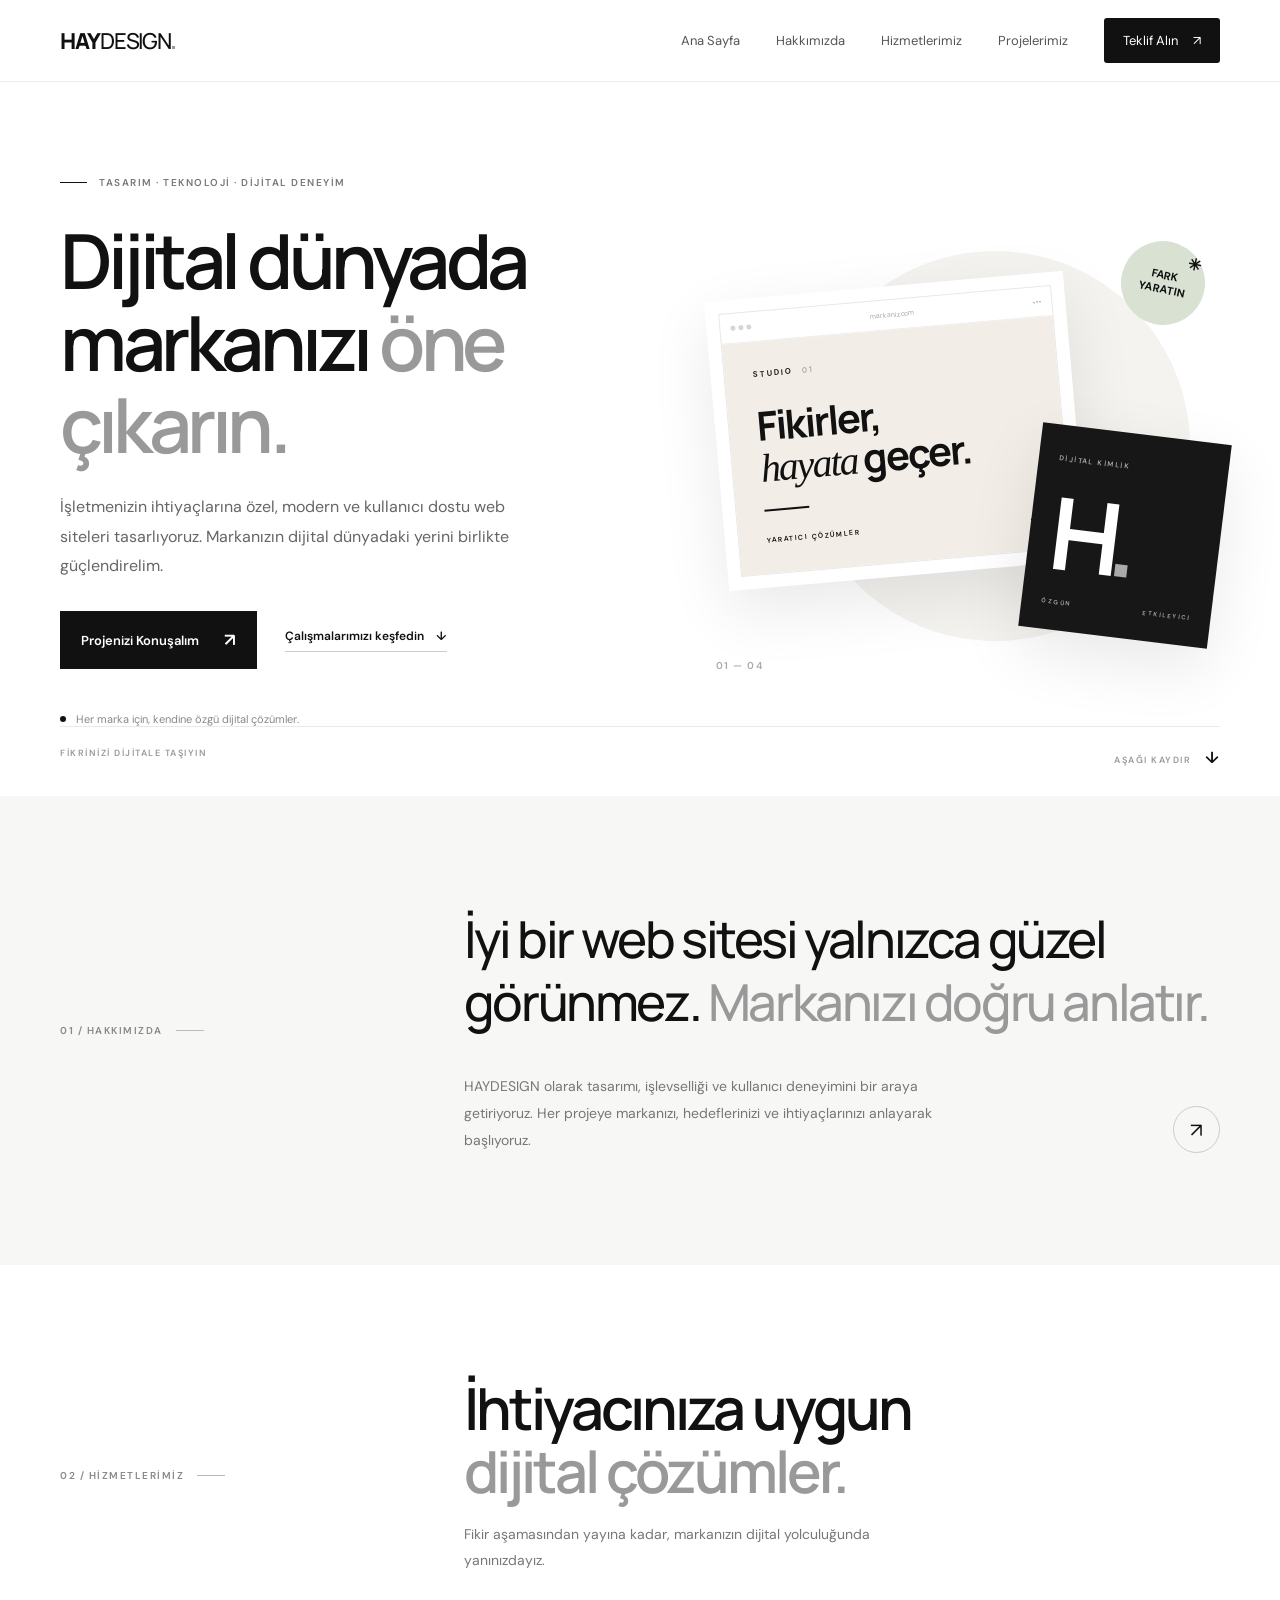
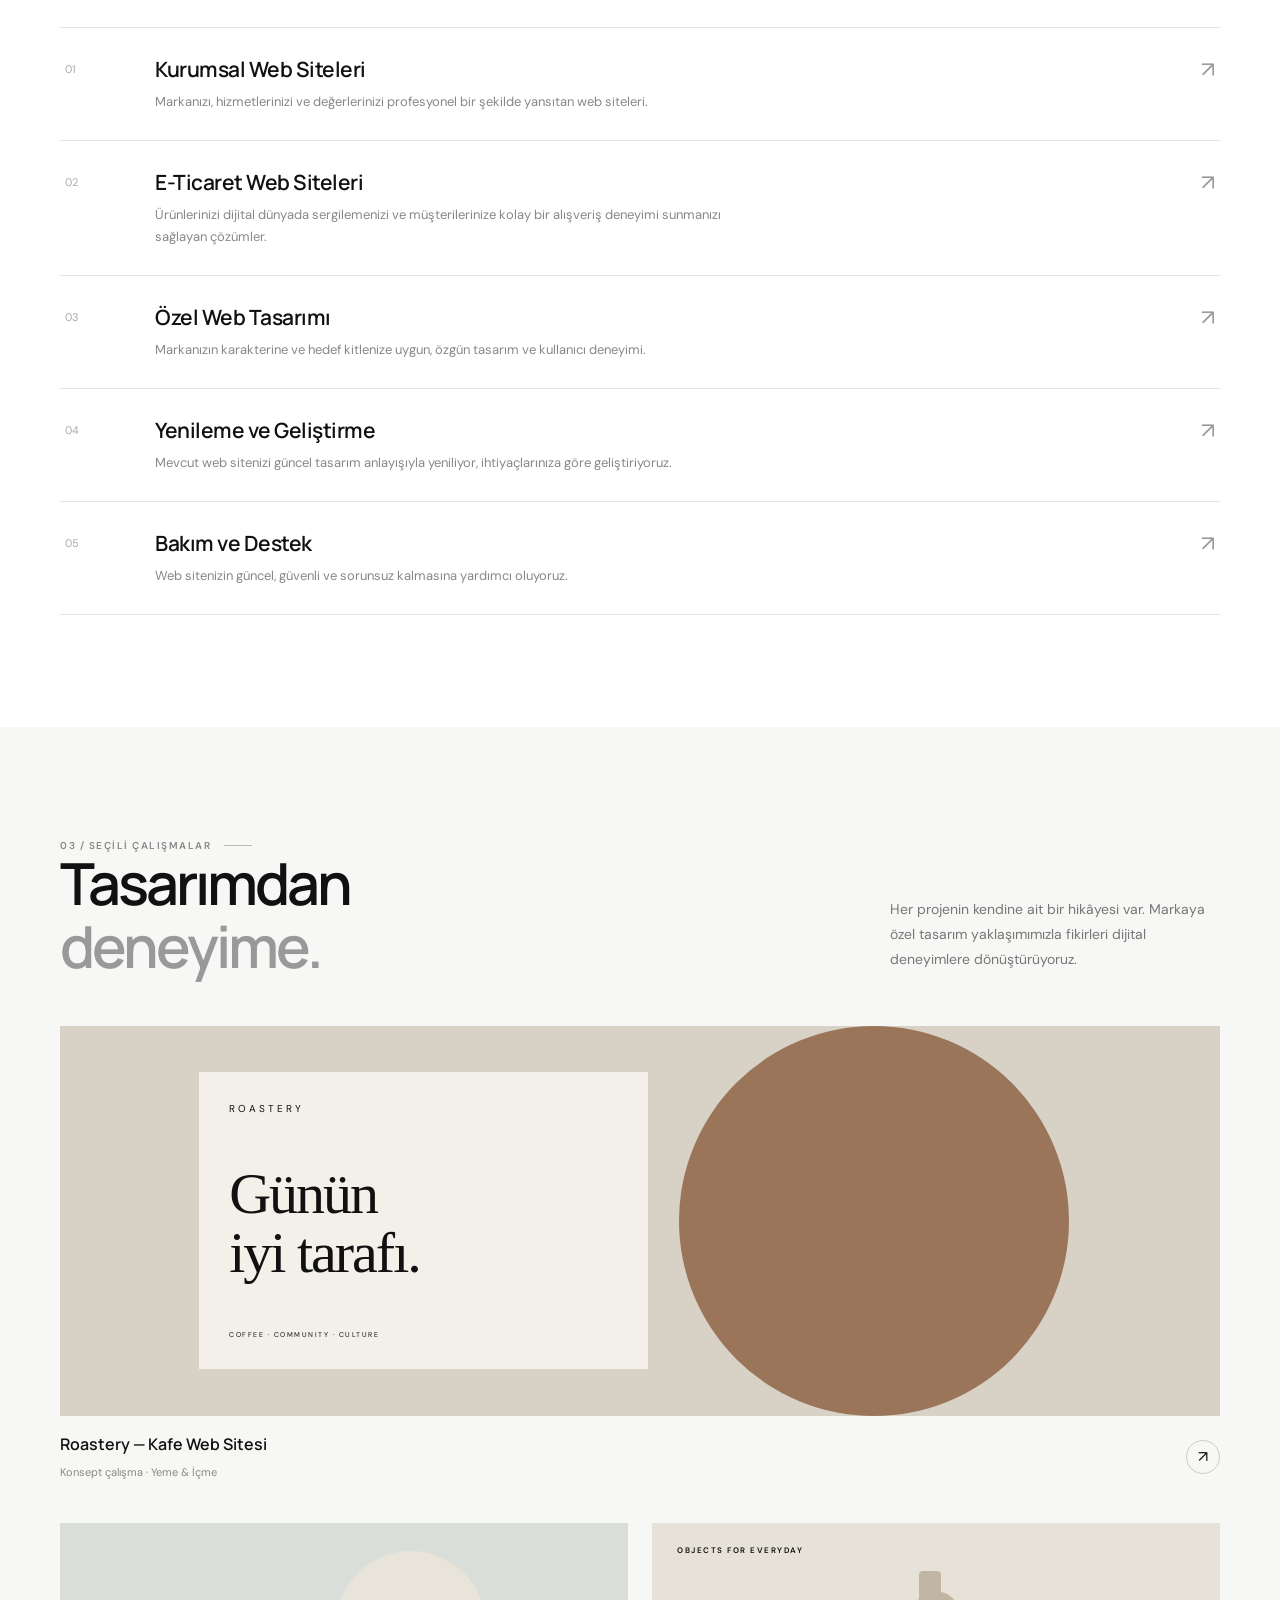
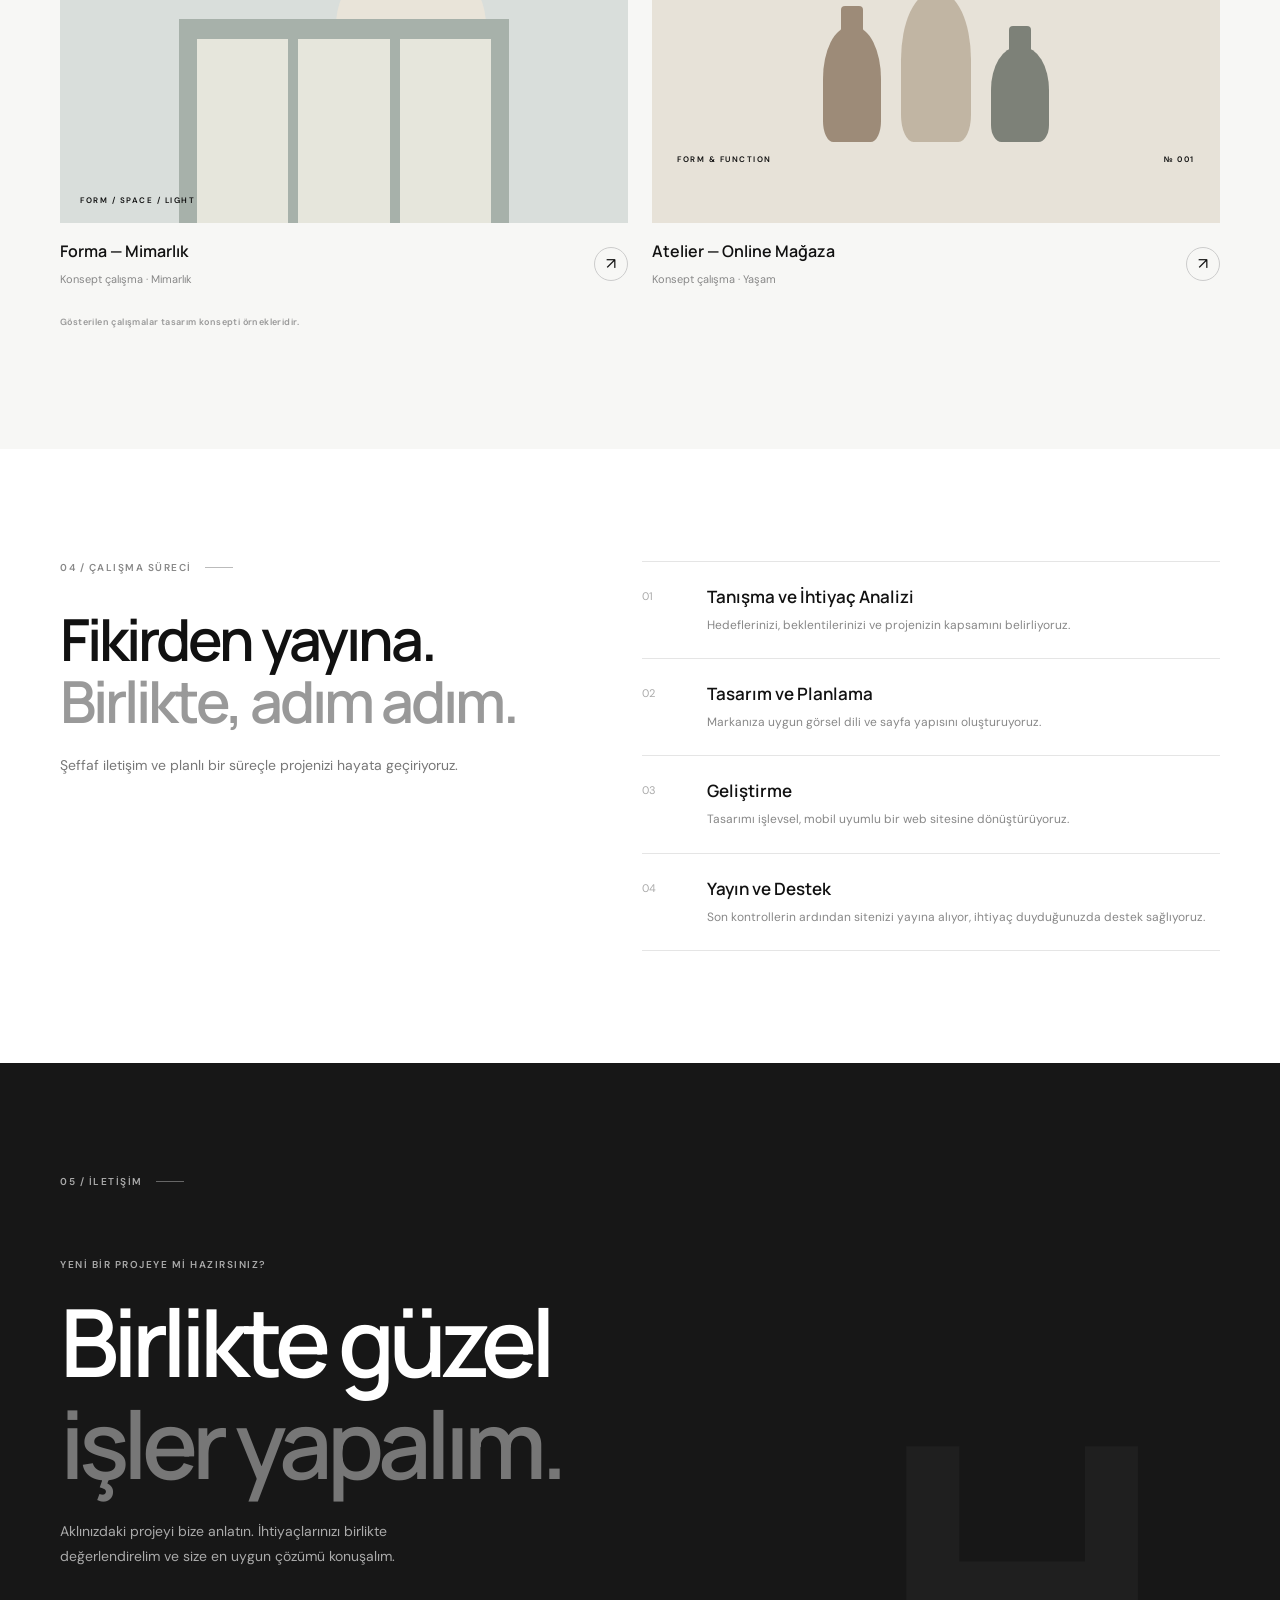
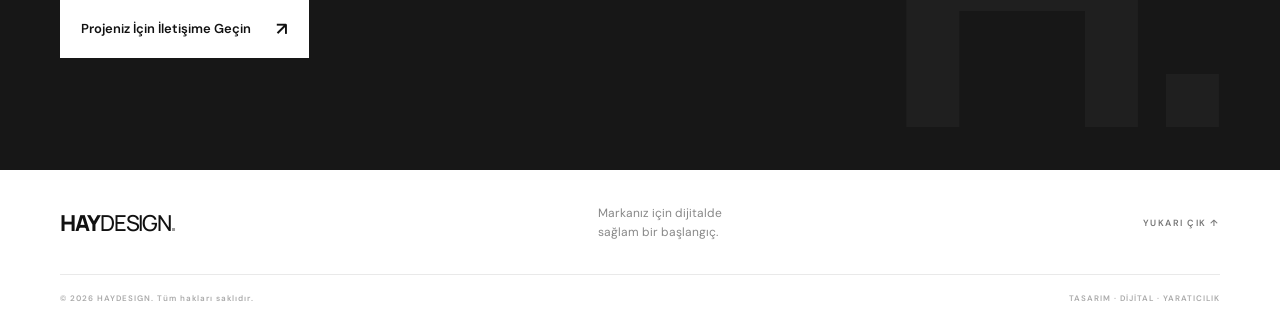
==== index.html @ 938dadb1 "Update index.html" ====
<!DOCTYPE html>
<html lang="tr">
<head>
  <meta charset="UTF-8">
  <meta name="viewport" content="width=device-width, initial-scale=1.0">
  <meta name="description" content="HAYDESIGN, markalar ve işletmeler için modern, kullanıcı dostu ve etkileyici web siteleri tasarlar.">
  <meta name="theme-color" content="#ffffff">
  <title>HAYDESIGN | Dijital Dünyada Güçlü Bir İz Bırakın</title>
  <link rel="preconnect" href="https://fonts.googleapis.com">
  <link rel="preconnect" href="https://fonts.gstatic.com" crossorigin>
  <link href="https://fonts.googleapis.com/css2?family=DM+Sans:wght@400;500;600;700&family=Manrope:wght@400;500;600;700;800&display=swap" rel="stylesheet">
  <link rel="stylesheet" href="style.css">
  <script src="script.js" defer></script>
</head>
<body>
  <header class="site-header" id="top">
    <div class="container header-inner">
      <a class="logo" href="#top" aria-label="HAYDESIGN ana sayfa">HAY<span>DESIGN</span><i>.</i></a>

      <button class="menu-toggle" type="button" aria-label="Menüyü aç" aria-expanded="false" aria-controls="main-nav">
        <span></span><span></span>
      </button>

      <nav class="main-nav" id="main-nav" aria-label="Ana navigasyon">
        <a href="#top">Ana Sayfa</a>
        <a href="#hakkimizda">Hakkımızda</a>
        <a href="#hizmetler">Hizmetlerimiz</a>
        <a href="#projeler">Projelerimiz</a>
        <a href="#iletisim" class="nav-cta">Teklif Alın <span aria-hidden="true">↗</span></a>
      </nav>
    </div>
  </header>

  <main>
    <section class="hero section-pad">
      <div class="container hero-grid">
        <div class="hero-copy reveal">
          <p class="eyebrow"><span class="eyebrow-line"></span> TASARIM · TEKNOLOJİ · DİJİTAL DENEYİM</p>
          <h1>Dijital dünyada<br>markanızı <span>öne çıkarın.</span></h1>
          <p class="hero-description">İşletmenizin ihtiyaçlarına özel, modern ve kullanıcı dostu web siteleri tasarlıyoruz. Markanızın dijital dünyadaki yerini birlikte güçlendirelim.</p>
          <div class="hero-actions">
            <a class="button button-dark" href="#iletisim">Projenizi Konuşalım <span aria-hidden="true">↗</span></a>
            <a class="text-link" href="#projeler">Çalışmalarımızı keşfedin <span aria-hidden="true">↓</span></a>
          </div>
          <div class="hero-note"><span class="note-dot"></span> Her marka için, kendine özgü dijital çözümler.</div>
        </div>

        <div class="hero-art reveal" aria-label="Soyut web tasarım kompozisyonu">
          <div class="art-backdrop"></div>
          <div class="art-card art-card-main">
            <div class="mock-browser">
              <div class="browser-top"><div class="browser-dots"><b></b><b></b><b></b></div><span>markaniz.com</span><span class="browser-menu">···</span></div>
              <div class="mock-content">
                <div class="mock-brand">STUDIO <span>01</span></div>
                <div class="mock-headline">Fikirler,<br><em>hayata</em> geçer.</div>
                <div class="mock-line"></div>
                <div class="mock-bottom"><span>YARATICI ÇÖZÜMLER</span><b>↗</b></div>
              </div>
            </div>
          </div>
          <div class="art-card art-card-small">
            <span class="small-label">DİJİTAL KİMLİK</span>
            <div class="small-symbol">H<span>.</span></div>
            <div class="small-footer"><span>ÖZGÜN</span><span>ETKİLEYİCİ</span></div>
          </div>
          <div class="art-sticker">FARK<br>YARATIN<span>✳</span></div>
          <div class="art-index">01 — 04</div>
        </div>
      </div>
      <div class="container hero-bottom">
        <span>FİKRİNİZİ DİJİTALE TAŞIYIN</span>
        <span class="scroll-cue">AŞAĞI KAYDIR <i>↓</i></span>
      </div>
    </section>

    <section class="intro section-pad" id="hakkimizda">
      <div class="container intro-grid">
        <div class="section-label reveal"><span>01 / HAKKIMIZDA</span><i></i></div>
        <div class="intro-content reveal">
          <h2>İyi bir web sitesi yalnızca güzel görünmez. <span>Markanızı doğru anlatır.</span></h2>
          <div class="intro-bottom">
            <p>HAYDESIGN olarak tasarımı, işlevselliği ve kullanıcı deneyimini bir araya getiriyoruz. Her projeye markanızı, hedeflerinizi ve ihtiyaçlarınızı anlayarak başlıyoruz.</p>
            <a class="round-link" href="#iletisim" aria-label="İletişime geçin">↗</a>
          </div>
        </div>
      </div>
    </section>

    <section class="services section-pad" id="hizmetler">
      <div class="container">
        <div class="section-heading reveal">
          <div class="section-label"><span>02 / HİZMETLERİMİZ</span><i></i></div>
          <div><h2>İhtiyacınıza uygun<br><span>dijital çözümler.</span></h2><p>Fikir aşamasından yayına kadar, markanızın dijital yolculuğunda yanınızdayız.</p></div>
        </div>
        <div class="service-list">
          <article class="service-item reveal"><span class="service-number">01</span><div><h3>Kurumsal Web Siteleri</h3><p>Markanızı, hizmetlerinizi ve değerlerinizi profesyonel bir şekilde yansıtan web siteleri.</p></div><span class="service-arrow">↗</span></article>
          <article class="service-item reveal"><span class="service-number">02</span><div><h3>E-Ticaret Web Siteleri</h3><p>Ürünlerinizi dijital dünyada sergilemenizi ve müşterilerinize kolay bir alışveriş deneyimi sunmanızı sağlayan çözümler.</p></div><span class="service-arrow">↗</span></article>
          <article class="service-item reveal"><span class="service-number">03</span><div><h3>Özel Web Tasarımı</h3><p>Markanızın karakterine ve hedef kitlenize uygun, özgün tasarım ve kullanıcı deneyimi.</p></div><span class="service-arrow">↗</span></article>
          <article class="service-item reveal"><span class="service-number">04</span><div><h3>Yenileme ve Geliştirme</h3><p>Mevcut web sitenizi güncel tasarım anlayışıyla yeniliyor, ihtiyaçlarınıza göre geliştiriyoruz.</p></div><span class="service-arrow">↗</span></article>
          <article class="service-item reveal"><span class="service-number">05</span><div><h3>Bakım ve Destek</h3><p>Web sitenizin güncel, güvenli ve sorunsuz kalmasına yardımcı oluyoruz.</p></div><span class="service-arrow">↗</span></article>
        </div>
      </div>
    </section>

    <section class="work section-pad" id="projeler">
      <div class="container">
        <div class="work-heading reveal">
          <div><div class="section-label"><span>03 / SEÇİLİ ÇALIŞMALAR</span><i></i></div><h2>Tasarımdan<br><span>deneyime.</span></h2></div>
          <p>Her projenin kendine ait bir hikâyesi var. Markaya özel tasarım yaklaşımımızla fikirleri dijital deneyimlere dönüştürüyoruz.</p>
        </div>
        <div class="project-grid">
          <article class="project-card project-wide reveal">
            <div class="project-visual project-cafe">
              <div class="cafe-window"><span>ROASTERY</span><strong>Günün<br>iyi tarafı.</strong><i>COFFEE · COMMUNITY · CULTURE</i></div>
              <div class="cafe-circle"></div>
            </div>
            <div class="project-meta"><div><h3>Roastery — Kafe Web Sitesi</h3><span>Konsept çalışma · Yeme & İçme</span></div><span class="project-link">↗</span></div>
          </article>
          <article class="project-card reveal">
            <div class="project-visual project-architecture">
              <div class="arch-sun"></div><div class="arch-building"><span></span><span></span><span></span></div><div class="arch-caption">FORM / SPACE / LIGHT</div>
            </div>
            <div class="project-meta"><div><h3>Forma — Mimarlık</h3><span>Konsept çalışma · Mimarlık</span></div><span class="project-link">↗</span></div>
          </article>
          <article class="project-card reveal">
            <div class="project-visual project-shop">
              <div class="shop-top">OBJECTS FOR EVERYDAY</div><div class="shop-product"><div class="vase vase-one"></div><div class="vase vase-two"></div><div class="vase vase-three"></div></div><div class="shop-bottom">FORM & FUNCTION <span>№ 001</span></div>
            </div>
            <div class="project-meta"><div><h3>Atelier — Online Mağaza</h3><span>Konsept çalışma · Yaşam</span></div><span class="project-link">↗</span></div>
          </article>
        </div>
        <p class="project-disclaimer">Gösterilen çalışmalar tasarım konsepti örnekleridir.</p>
      </div>
    </section>

    <section class="process section-pad">
      <div class="container process-grid">
        <div class="process-intro reveal"><div class="section-label"><span>04 / ÇALIŞMA SÜRECİ</span><i></i></div><h2>Fikirden yayına.<br><span>Birlikte, adım adım.</span></h2><p>Şeffaf iletişim ve planlı bir süreçle projenizi hayata geçiriyoruz.</p></div>
        <div class="process-steps">
          <article class="process-step reveal"><span>01</span><div><h3>Tanışma ve İhtiyaç Analizi</h3><p>Hedeflerinizi, beklentilerinizi ve projenizin kapsamını belirliyoruz.</p></div></article>
          <article class="process-step reveal"><span>02</span><div><h3>Tasarım ve Planlama</h3><p>Markanıza uygun görsel dili ve sayfa yapısını oluşturuyoruz.</p></div></article>
          <article class="process-step reveal"><span>03</span><div><h3>Geliştirme</h3><p>Tasarımı işlevsel, mobil uyumlu bir web sitesine dönüştürüyoruz.</p></div></article>
          <article class="process-step reveal"><span>04</span><div><h3>Yayın ve Destek</h3><p>Son kontrollerin ardından sitenizi yayına alıyor, ihtiyaç duyduğunuzda destek sağlıyoruz.</p></div></article>
        </div>
      </div>
    </section>

    <section class="contact section-pad" id="iletisim">
      <div class="container contact-inner reveal">
        <div class="section-label"><span>05 / İLETİŞİM</span><i></i></div>
        <p class="contact-kicker">YENİ BİR PROJEYE Mİ HAZIRSINIZ?</p>
        <h2>Birlikte güzel<br><span>işler yapalım.</span></h2>
        <p class="contact-text">Aklınızdaki projeyi bize anlatın. İhtiyaçlarınızı birlikte değerlendirelim ve size en uygun çözümü konuşalım.</p>
        <a class="button button-light" href="denemedeneme..">Projeniz İçin İletişime Geçin <span>↗</span></a>
        <div class="contact-decoration">H.</div>
      </div>
    </section>
  </main>

  <footer class="site-footer">
    <div class="container footer-top">
      <a class="logo" href="#top">HAY<span>DESIGN</span><i>.</i></a>
      <p>Markanız için dijitalde<br>sağlam bir başlangıç.</p>
      <a class="back-top" href="#top">YUKARI ÇIK ↑</a>
    </div>
    <div class="container footer-bottom"><span>© <span id="year"></span> HAYDESIGN. Tüm hakları saklıdır.</span><span>TASARIM · DİJİTAL · YARATICILIK</span></div>
  </footer>
</body>
</html>
---- style.css ----
*{box-sizing:border-box}html{scroll-behavior:smooth;scroll-padding-top:90px}body{margin:0;background:#fff;color:#111;font-family:"DM Sans",Arial,sans-serif;-webkit-font-smoothing:antialiased}a{color:inherit;text-decoration:none}button{font:inherit}.container{width:min(1160px,calc(100% - 64px));margin:0 auto}.section-pad{padding:112px 0}.site-header{height:82px;background:rgba(255,255,255,.94);backdrop-filter:blur(14px);position:sticky;top:0;z-index:50;border-bottom:1px solid #ededeb}.header-inner{height:100%;display:flex;align-items:center;justify-content:space-between}.logo{font-family:Manrope,sans-serif;font-size:22px;font-weight:800;letter-spacing:-1.3px}.logo span{font-weight:500}.logo i{font-style:normal;color:#999}.main-nav{display:flex;align-items:center;gap:36px;font-size:13px;color:#555}.main-nav a{transition:color .2s}.main-nav a:hover{color:#000}.main-nav .nav-cta{background:#111;color:#fff;padding:14px 19px;border-radius:3px}.main-nav .nav-cta:hover{background:#444;color:#fff}.nav-cta span{margin-left:12px}.menu-toggle{display:none;border:0;background:none;padding:8px}.menu-toggle span{display:block;width:24px;height:2px;background:#111;margin:6px}
.hero{padding-top:94px;padding-bottom:28px;overflow:hidden}.hero-grid{display:grid;grid-template-columns:1.03fr .97fr;align-items:center;gap:48px;min-height:490px}.eyebrow,.section-label,.hero-bottom,.small-label,.small-footer,.mock-brand,.mock-bottom,.art-index,.shop-top,.shop-bottom,.arch-caption,.project-disclaimer,.contact-kicker,.back-top,.footer-bottom{font-size:10px;letter-spacing:1.5px;font-weight:600}.eyebrow{display:flex;align-items:center;gap:12px;color:#777;margin:0 0 30px}.eyebrow-line{width:27px;height:1px;background:#111}.hero h1,.section-heading h2,.work-heading h2,.process-intro h2,.contact h2{font-family:Manrope,sans-serif;font-size:clamp(46px,6vw,76px);line-height:1.08;letter-spacing:-4.5px;font-weight:600;margin:0}.hero h1 span,.section-heading h2 span,.work-heading h2 span,.process-intro h2 span,.contact h2 span{color:#999}.hero-description{max-width:490px;color:#666;font-size:16px;line-height:1.85;margin:27px 0 30px}.hero-actions{display:flex;align-items:center;gap:28px;flex-wrap:wrap}.button{display:inline-flex;align-items:center;justify-content:space-between;gap:25px;padding:17px 21px;font-size:13px;font-weight:600;transition:transform .2s,background .2s}.button:hover{transform:translateY(-3px)}.button-dark{background:#111;color:#fff}.button-dark:hover{background:#333}.button span{font-size:18px}.text-link{font-size:12px;font-weight:600;border-bottom:1px solid #ccc;padding-bottom:7px}.text-link span{margin-left:9px}.hero-note{display:flex;align-items:center;gap:10px;color:#888;font-size:11px;margin-top:43px}.note-dot{width:6px;height:6px;background:#111;border-radius:50%}
.hero-art{height:470px;position:relative}.art-backdrop{position:absolute;width:390px;height:390px;border-radius:50%;background:#f4f3f0;right:30px;top:35px}.art-card{position:absolute;box-shadow:0 22px 65px rgba(0,0,0,.09)}.art-card-main{width:360px;height:290px;top:70px;left:35px;background:#fff;padding:13px;transform:rotate(-5deg);z-index:2}.mock-browser{height:100%;border:1px solid #e8e8e8}.browser-top{height:30px;border-bottom:1px solid #eee;display:flex;align-items:center;padding:0 10px;color:#aaa;font-size:7px;gap:10px}.browser-dots{display:flex;gap:3px}.browser-dots b{width:5px;height:5px;border-radius:50%;background:#d6d6d6}.browser-top>span:nth-child(2){margin:auto}.browser-menu{font-size:15px}.mock-content{padding:27px 28px;background:#f2eee7;height:calc(100% - 30px);position:relative}.mock-brand{font-size:8px;letter-spacing:2px}.mock-brand span{color:#aaa;margin-left:5px}.mock-headline{font-family:Manrope,sans-serif;font-size:40px;line-height:1.02;letter-spacing:-2px;margin-top:27px;font-weight:700}.mock-headline em{font-family:Georgia,serif;font-weight:400}.mock-line{width:45px;height:2px;background:#111;margin-top:20px}.mock-bottom{position:absolute;bottom:18px;left:28px;right:28px;display:flex;justify-content:space-between;font-size:7px}.mock-bottom b{font-size:15px}.art-card-small{width:190px;height:205px;background:#171717;color:#fff;right:0;bottom:48px;z-index:3;padding:20px;transform:rotate(7deg)}.small-label{font-size:7px;color:#aaa}.small-symbol{font-family:Manrope,sans-serif;font-size:100px;line-height:1;font-weight:700;margin-top:15px;letter-spacing:-12px}.small-symbol span{color:#aaa}.small-footer{display:flex;justify-content:space-between;font-size:6px;color:#aaa;margin-top:17px}.art-sticker{position:absolute;z-index:4;top:25px;right:15px;background:#d8e1d2;width:84px;height:84px;border-radius:50%;display:flex;align-items:center;justify-content:center;text-align:center;font-size:11px;line-height:1.25;font-weight:700;transform:rotate(12deg)}.art-sticker span{font-size:16px;position:absolute;right:9px;top:8px}.art-index{position:absolute;bottom:14px;left:35px;color:#aaa}.hero-bottom{display:flex;justify-content:space-between;border-top:1px solid #e9e9e9;padding-top:20px;color:#999;font-size:9px}.scroll-cue i{font-style:normal;font-size:16px;margin-left:10px;color:#111}
.intro{background:#f7f7f5}.intro-grid{display:grid;grid-template-columns:1fr 2.2fr;gap:60px}.section-label{display:flex;align-items:center;gap:13px;color:#888;white-space:nowrap}.section-label i{display:block;width:28px;height:1px;background:#bbb}.intro-content h2{font-family:Manrope,sans-serif;font-size:clamp(32px,4.1vw,51px);line-height:1.23;letter-spacing:-2.4px;font-weight:500;max-width:790px;margin:0}.intro-content h2 span{color:#999}.intro-bottom{display:flex;justify-content:space-between;align-items:flex-end;margin-top:40px}.intro-bottom p{max-width:510px;color:#777;line-height:1.9;font-size:14px;margin:0}.round-link{width:47px;height:47px;border:1px solid #ccc;border-radius:50%;display:grid;place-items:center;font-size:20px;transition:all .2s}.round-link:hover{background:#111;color:#fff;border-color:#111}
.services{background:#fff}.section-heading{display:grid;grid-template-columns:1fr 2.2fr;gap:60px;margin-bottom:54px}.section-heading h2,.work-heading h2,.process-intro h2{font-size:clamp(38px,4.7vw,58px);letter-spacing:-3px}.section-heading p,.work-heading>p,.process-intro>p{color:#777;font-size:14px;line-height:1.8;max-width:420px;margin:20px 0 0}.service-list{border-top:1px solid #e5e5e5}.service-item{display:grid;grid-template-columns:70px 1fr 40px;gap:20px;align-items:start;padding:27px 5px;border-bottom:1px solid #e5e5e5;transition:padding .25s}.service-item:hover{padding-left:15px;padding-right:0}.service-number{font-size:11px;color:#aaa;padding-top:7px}.service-item h3{font-family:Manrope,sans-serif;font-size:21px;font-weight:600;letter-spacing:-.5px;margin:0 0 8px}.service-item p{font-size:13px;line-height:1.7;color:#888;margin:0;max-width:600px}.service-arrow{font-size:22px;color:#999;justify-self:end}
.work{background:#f7f7f5}.work-heading{display:flex;justify-content:space-between;align-items:flex-end;margin-bottom:48px}.work-heading>p{max-width:330px;margin-bottom:5px}.project-grid{display:grid;grid-template-columns:1fr 1fr;gap:42px 24px}.project-wide{grid-column:1/-1}.project-visual{height:300px;position:relative;overflow:hidden}.project-wide .project-visual{height:390px}.project-cafe{background:#d8d2c6;display:flex;align-items:center;padding-left:12%;}.cafe-window{position:relative;z-index:2;width:44%;height:76%;background:#f3f0e9;padding:30px;display:flex;flex-direction:column;justify-content:space-between}.cafe-window>span{font-size:10px;letter-spacing:3px}.cafe-window strong{font-family:Georgia,serif;font-size:clamp(30px,5vw,58px);font-weight:400;line-height:1.02;letter-spacing:-2px}.cafe-window i{font-style:normal;font-size:7px;letter-spacing:1.5px}.cafe-circle{position:absolute;width:390px;height:390px;border-radius:50%;background:#9a7559;right:13%;top:0}.project-architecture{background:#d9dedb;display:flex;align-items:flex-end;justify-content:center}.arch-sun{position:absolute;width:150px;height:150px;border-radius:50%;background:#e9e4d9;top:28px;right:25%}.arch-building{width:58%;height:68%;background:#a7b1aa;display:flex;gap:10px;padding:20px 18px 0;z-index:2}.arch-building span{flex:1;background:#e6e6dc;height:100%}.arch-caption{position:absolute;bottom:18px;left:20px;font-size:8px;z-index:3}.project-shop{background:#e7e2d8;padding:22px 25px}.shop-top,.shop-bottom{font-size:8px;display:flex;justify-content:space-between;position:relative;z-index:2}.shop-product{height:78%;display:flex;align-items:flex-end;justify-content:center;gap:20px;padding-bottom:12px}.vase{width:58px;position:relative;background:#b4a18c;border-radius:45% 45% 18% 18%}.vase:before{content:"";position:absolute;width:22px;height:30px;background:inherit;top:-21px;left:18px;border-radius:4px 4px 0 0}.vase-one{height:115px;background:#9d8b78}.vase-two{height:150px;width:70px;background:#c1b5a3}.vase-three{height:95px;background:#7d8178}.project-meta{display:flex;justify-content:space-between;align-items:center;padding-top:17px}.project-meta h3{font-family:Manrope,sans-serif;font-size:16px;font-weight:600;margin:0 0 5px}.project-meta span:not(.project-link){font-size:11px;color:#888}.project-link{width:34px;height:34px;border:1px solid #ccc;border-radius:50%;display:grid;place-items:center}.project-disclaimer{font-size:9px;color:#999;letter-spacing:.4px;margin-top:28px}
.process{background:#fff}.process-grid{display:grid;grid-template-columns:1fr 1.2fr;gap:100px}.process-intro h2{margin-top:34px}.process-steps{border-top:1px solid #e5e5e5}.process-step{display:grid;grid-template-columns:45px 1fr;gap:20px;padding:23px 0;border-bottom:1px solid #e5e5e5}.process-step>span{font-size:11px;color:#aaa;padding-top:4px}.process-step h3{font-family:Manrope,sans-serif;font-size:17px;margin:0 0 7px;font-weight:600}.process-step p{font-size:12px;line-height:1.7;color:#888;margin:0}
.contact{background:#171717;color:#fff;position:relative;overflow:hidden}.contact-inner{position:relative;z-index:2}.contact .section-label{color:#aaa}.contact .section-label i{background:#666}.contact-kicker{color:#aaa;margin:70px 0 20px}.contact h2{font-size:clamp(54px,8vw,94px);letter-spacing:-6px}.contact h2 span{color:#777}.contact-text{max-width:430px;color:#aaa;line-height:1.8;font-size:14px;margin:25px 0 30px}.button-light{background:#fff;color:#111}.button-light:hover{background:#ddd}.contact-decoration{position:absolute;right:0;bottom:-115px;font-family:Manrope,sans-serif;font-size:390px;line-height:1;font-weight:800;color:rgba(255,255,255,.035);letter-spacing:-35px;pointer-events:none}
.site-footer{background:#fff;padding:34px 0 22px}.footer-top{display:flex;align-items:center;justify-content:space-between;padding-bottom:32px}.footer-top p{font-size:12px;line-height:1.6;color:#888;margin:0}.back-top{font-size:9px;color:#777}.footer-bottom{border-top:1px solid #e9e9e9;padding-top:18px;display:flex;justify-content:space-between;color:#aaa;font-size:8px;letter-spacing:1px}
.reveal{opacity:0;transform:translateY(22px);transition:opacity .7s ease,transform .7s ease}.reveal.is-visible{opacity:1;transform:translateY(0)}
@media(max-width:900px){.container{width:min(100% - 44px,700px)}.section-pad{padding:85px 0}.hero{padding-top:65px}.hero-grid{grid-template-columns:1fr;gap:15px}.hero-copy{max-width:650px}.hero-art{height:420px;width:min(100%,530px);margin:0 auto}.art-card-main{left:7%;}.art-card-small{right:5%}.intro-grid,.section-heading{grid-template-columns:1fr;gap:32px}.section-heading{margin-bottom:38px}.process-grid{gap:55px}.contact-decoration{font-size:300px;right:-30px}.main-nav{gap:20px}}
@media(max-width:640px){.container{width:calc(100% - 40px)}.site-header{height:70px}.logo{font-size:20px}.menu-toggle{display:block;z-index:3}.main-nav{position:absolute;top:69px;left:0;right:0;background:#fff;border-bottom:1px solid #eee;padding:12px 20px 22px;display:flex;flex-direction:column;align-items:stretch;gap:0;opacity:0;visibility:hidden;transform:translateY(-8px);transition:.25s}.main-nav.is-open{opacity:1;visibility:visible;transform:translateY(0)}.main-nav a{padding:14px 4px;border-bottom:1px solid #f0f0f0}.main-nav .nav-cta{margin-top:12px;text-align:center;border:0;padding:15px}.menu-toggle[aria-expanded="true"] span:first-child{transform:translateY(4px) rotate(45deg)}.menu-toggle[aria-expanded="true"] span:last-child{transform:translateY(-4px) rotate(-45deg)}.menu-toggle span{transition:transform .2s}.section-pad{padding:70px 0}.hero{padding-top:55px;padding-bottom:22px}.hero-grid{min-height:0}.eyebrow{font-size:8px;letter-spacing:1px;margin-bottom:22px}.hero h1{font-size:clamp(43px,12vw,62px);letter-spacing:-3px}.hero-description{font-size:14px;margin:20px 0 24px}.hero-actions{gap:18px}.button{padding:15px 16px;font-size:11px;gap:15px}.text-link{font-size:10px}.hero-note{margin-top:28px;font-size:10px}.hero-art{height:340px;margin-top:8px}.art-backdrop{width:270px;height:270px;right:4%;top:28px}.art-card-main{width:78%;height:220px;left:1%;top:55px;padding:9px}.mock-content{padding:20px 18px}.mock-headline{font-size:31px;margin-top:20px}.mock-bottom{left:18px;right:18px;bottom:13px}.art-card-small{width:130px;height:150px;right:0;bottom:25px;padding:13px}.small-symbol{font-size:70px;margin-top:12px}.small-footer{font-size:5px;margin-top:12px}.art-sticker{width:65px;height:65px;right:0;top:7px;font-size:9px}.art-index{left:3%;bottom:0}.hero-bottom{font-size:7px}.intro-grid{gap:28px}.intro-content h2{font-size:34px;letter-spacing:-1.7px}.intro-bottom{margin-top:25px;gap:15px}.intro-bottom p{font-size:12px}.round-link{flex:0 0 42px;width:42px;height:42px}.section-heading h2,.work-heading h2,.process-intro h2{font-size:42px;letter-spacing:-2.5px}.section-heading p,.work-heading>p,.process-intro>p{font-size:12px}.service-item{grid-template-columns:34px 1fr 22px;gap:10px;padding:22px 0}.service-item h3{font-size:17px}.service-item p{font-size:11px}.service-number{font-size:9px}.service-arrow{font-size:18px}.work-heading{display:block}.work-heading>p{margin-top:20px}.project-grid{grid-template-columns:1fr;gap:30px}.project-wide{grid-column:auto}.project-visual,.project-wide .project-visual{height:260px}.cafe-window{width:55%;padding:18px}.cafe-window strong{font-size:37px}.cafe-circle{width:270px;height:270px;right:-5%}.project-meta h3{font-size:14px}.process-grid{grid-template-columns:1fr;gap:35px}.process-intro h2{margin-top:25px}.process-step{grid-template-columns:30px 1fr;gap:12px}.process-step h3{font-size:15px}.process-step p{font-size:11px}.contact-kicker{margin-top:55px;font-size:8px}.contact h2{font-size:58px;letter-spacing:-3.5px}.contact-text{font-size:12px}.contact-decoration{font-size:210px;right:-25px;bottom:-60px}.footer-top{align-items:flex-start;gap:15px;flex-wrap:wrap}.footer-top p{font-size:10px}.back-top{margin-left:auto;align-self:center}.footer-bottom{font-size:7px;gap:15px;line-height:1.6}.footer-bottom span:last-child{text-align:right}}
@media(prefers-reduced-motion:reduce){html{scroll-behavior:auto}.reveal{opacity:1;transform:none;transition:none}*,*:before,*:after{animation-duration:.01ms!important;transition-duration:.01ms!important}}
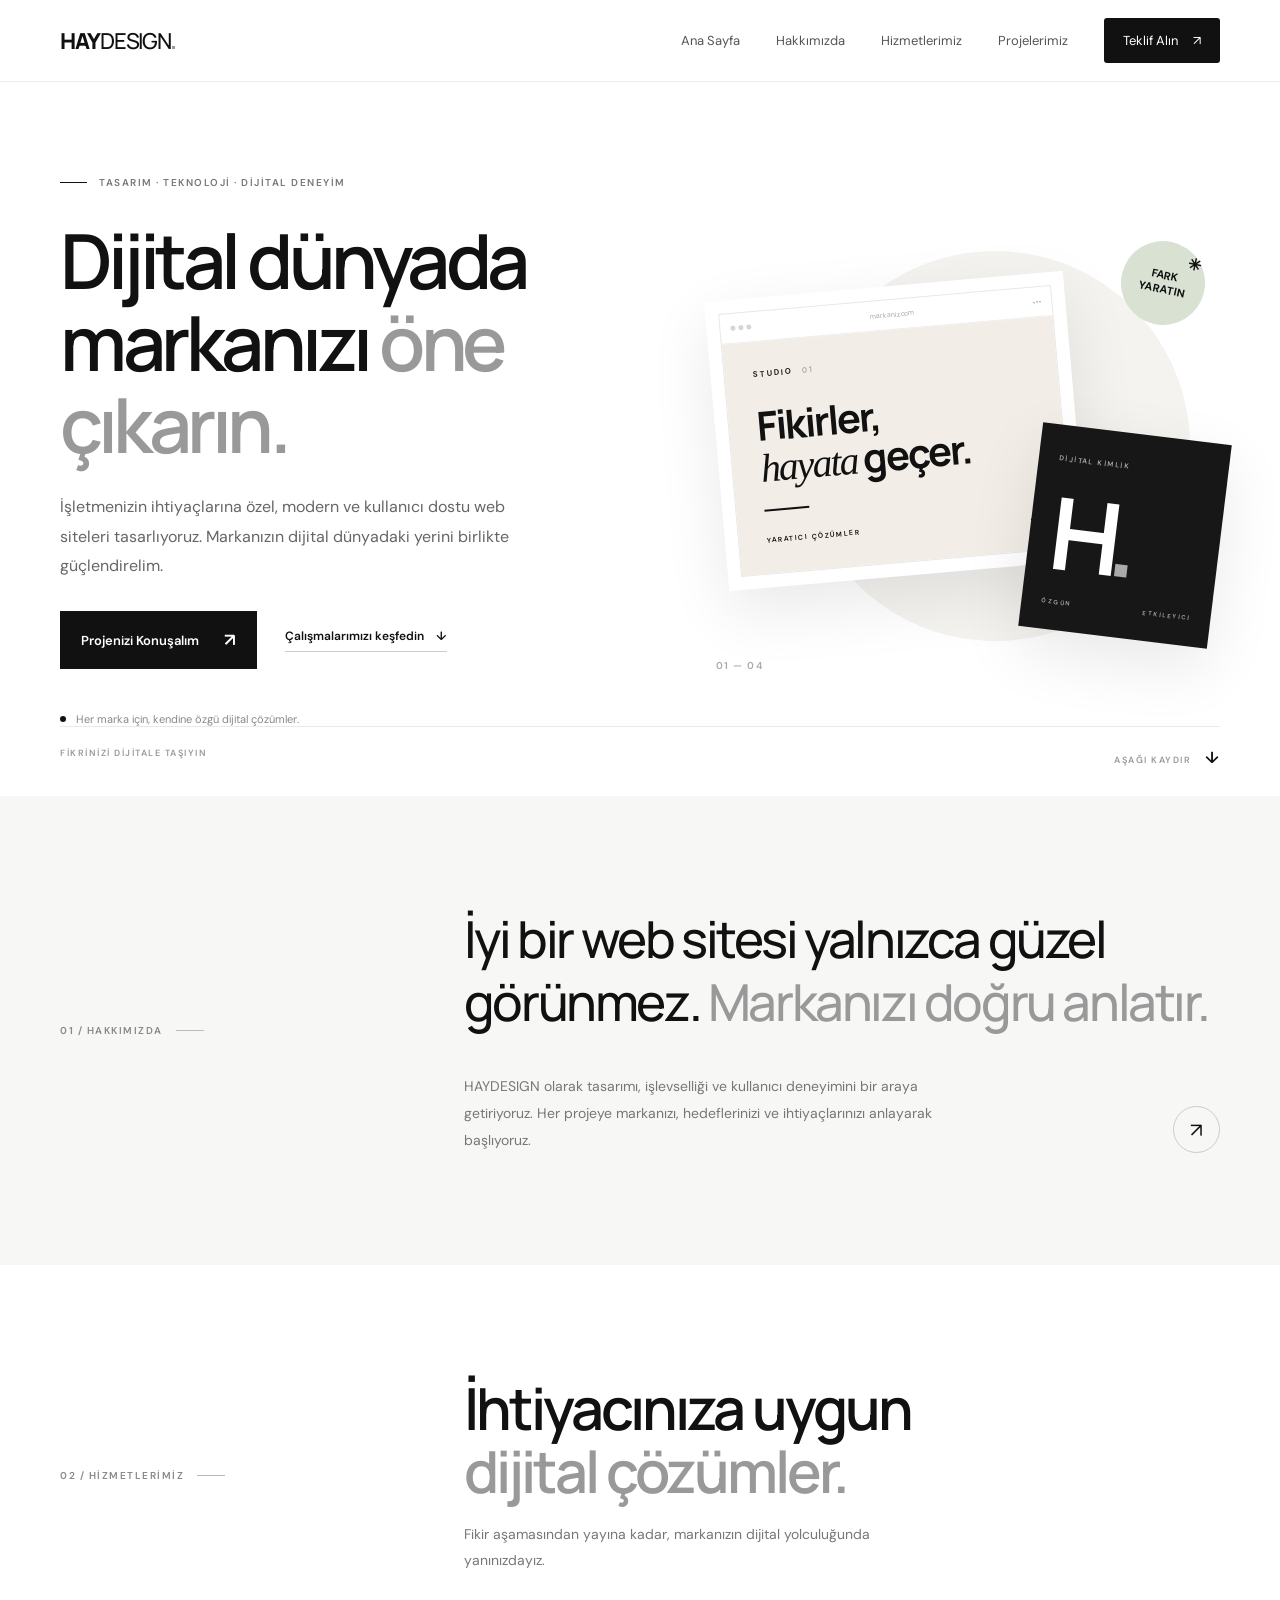
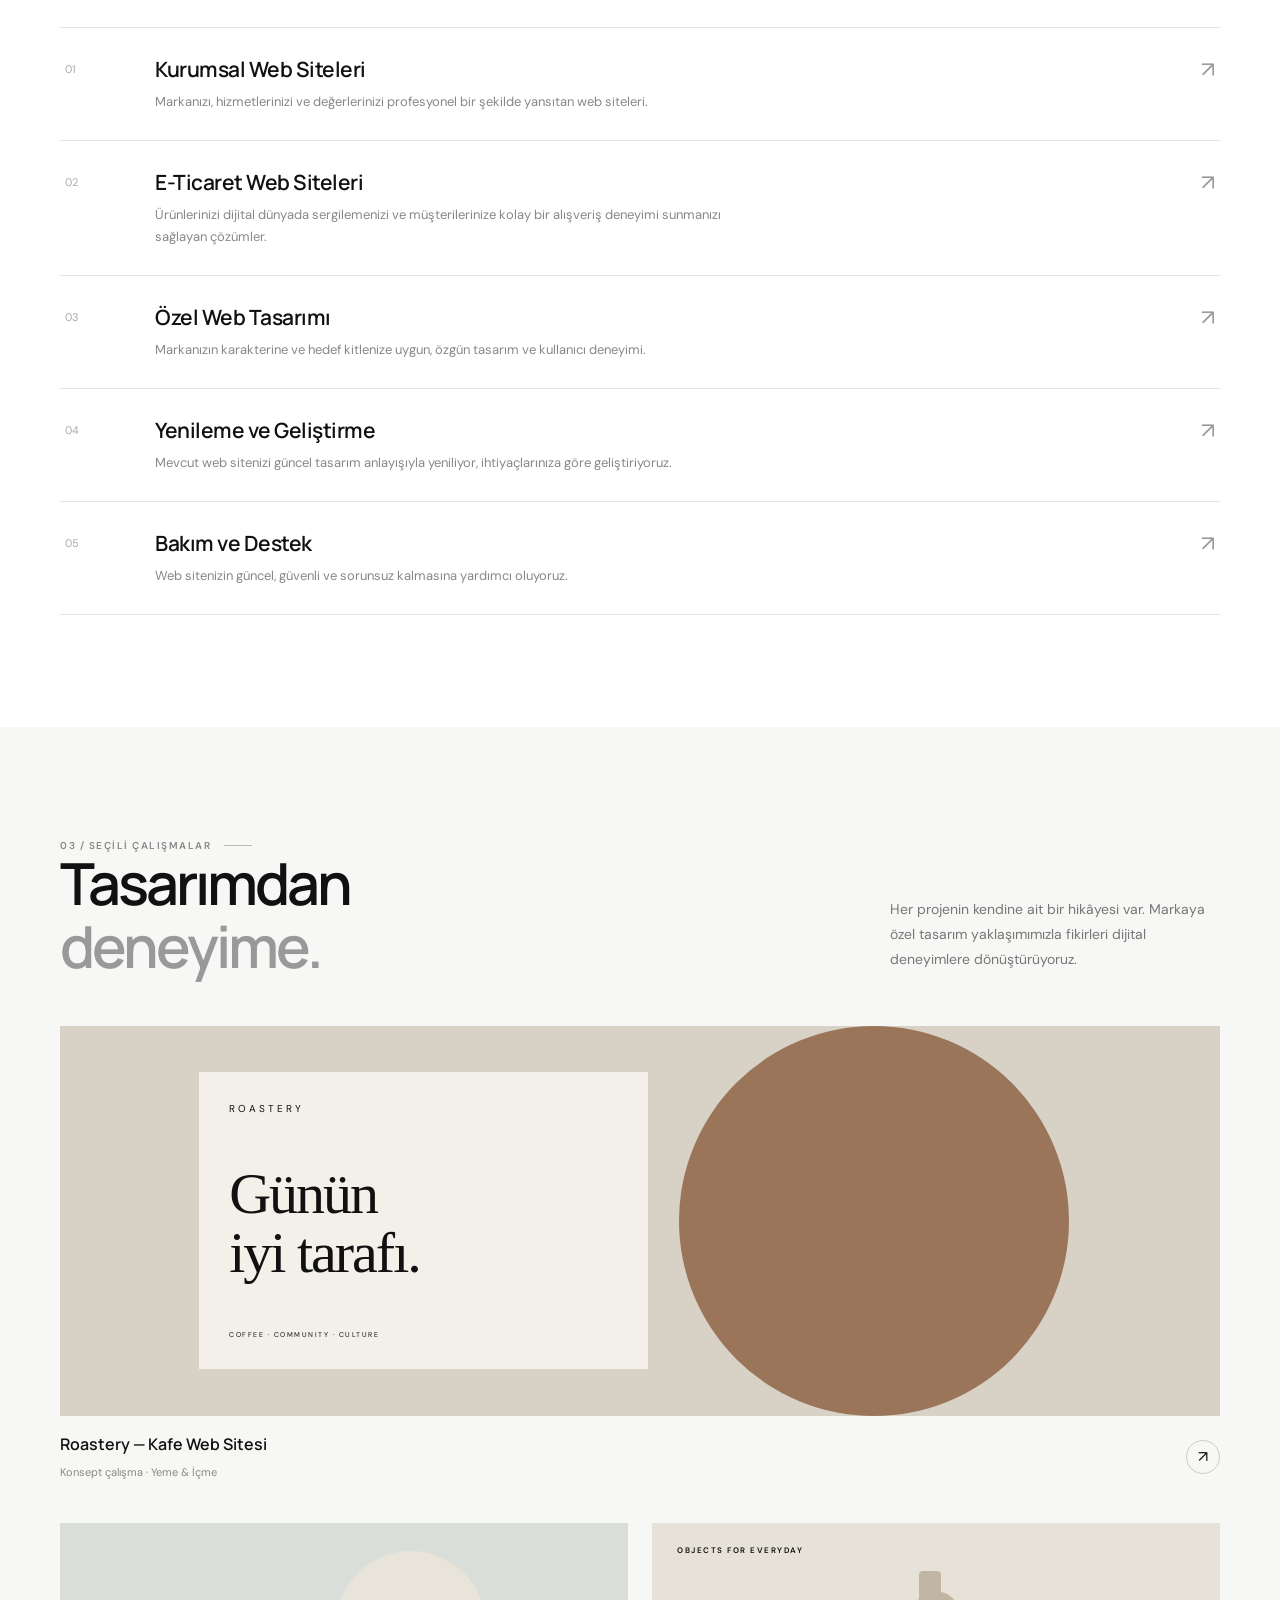
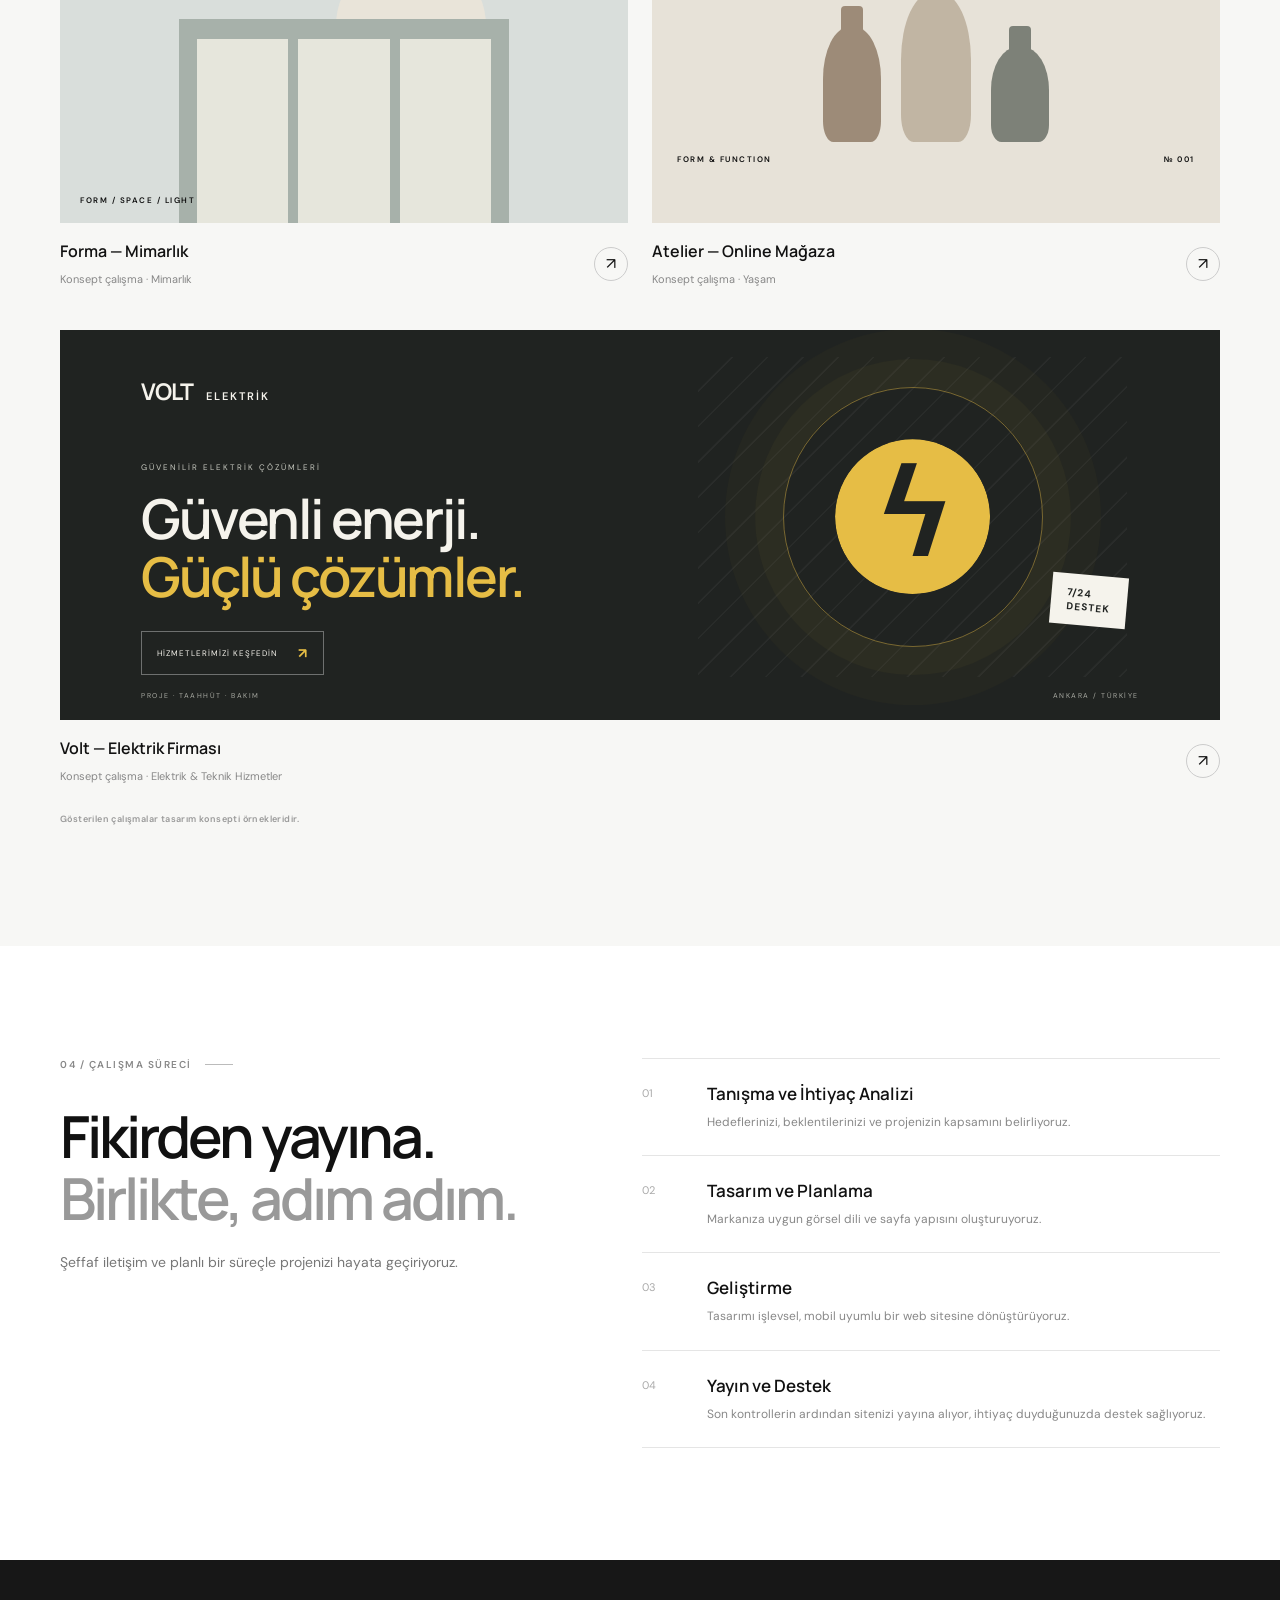
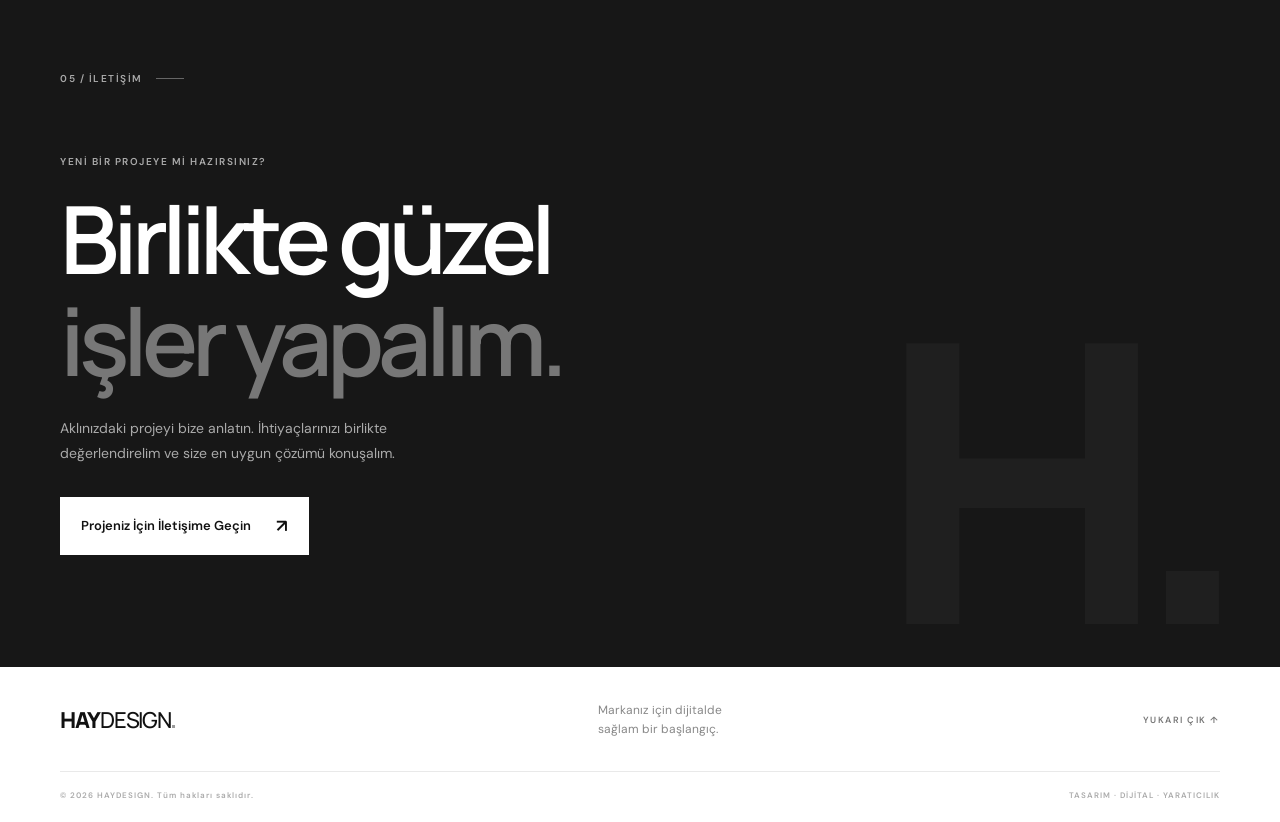
==== commit c5a5302d: "Add files via upload" ====
--- a/index.html
+++ b/index.html
@@ -128,6 +128,24 @@
             </div>
             <div class="project-meta"><div><h3>Atelier — Online Mağaza</h3><span>Konsept çalışma · Yaşam</span></div><span class="project-link">↗</span></div>
           </article>
+          <article class="project-card project-wide reveal">
+            <div class="project-visual project-electric">
+              <div class="electric-copy">
+                <span class="electric-brand"><b>VOLT</b> ELEKTRİK</span>
+                <span class="electric-kicker">GÜVENİLİR ELEKTRİK ÇÖZÜMLERİ</span>
+                <strong>Güvenli enerji.<br><em>Güçlü çözümler.</em></strong>
+                <span class="electric-cta">HİZMETLERİMİZİ KEŞFEDİN <b>↗</b></span>
+              </div>
+              <div class="electric-art">
+                <div class="electric-orbit"></div>
+                <div class="electric-bolt">ϟ</div>
+                <div class="electric-tag">7/24<br>DESTEK</div>
+                <div class="electric-lines"></div>
+              </div>
+              <div class="electric-bottom"><span>PROJE · TAAHHÜT · BAKIM</span><span>ANKARA / TÜRKİYE</span></div>
+            </div>
+            <div class="project-meta"><div><h3>Volt — Elektrik Firması</h3><span>Konsept çalışma · Elektrik & Teknik Hizmetler</span></div><span class="project-link">↗</span></div>
+          </article>
         </div>
         <p class="project-disclaimer">Gösterilen çalışmalar tasarım konsepti örnekleridir.</p>
       </div>
@@ -151,7 +169,7 @@
         <p class="contact-kicker">YENİ BİR PROJEYE Mİ HAZIRSINIZ?</p>
         <h2>Birlikte güzel<br><span>işler yapalım.</span></h2>
         <p class="contact-text">Aklınızdaki projeyi bize anlatın. İhtiyaçlarınızı birlikte değerlendirelim ve size en uygun çözümü konuşalım.</p>
-        <a class="button button-light" href="denemedeneme..">Projeniz İçin İletişime Geçin <span>↗</span></a>
+        <a class="button button-light" href="mailto:merhaba@haydesign.com">Projeniz İçin İletişime Geçin <span>↗</span></a>
         <div class="contact-decoration">H.</div>
       </div>
     </section>
--- a/style.css
+++ b/style.css
@@ -3,11 +3,42 @@
 .hero-art{height:470px;position:relative}.art-backdrop{position:absolute;width:390px;height:390px;border-radius:50%;background:#f4f3f0;right:30px;top:35px}.art-card{position:absolute;box-shadow:0 22px 65px rgba(0,0,0,.09)}.art-card-main{width:360px;height:290px;top:70px;left:35px;background:#fff;padding:13px;transform:rotate(-5deg);z-index:2}.mock-browser{height:100%;border:1px solid #e8e8e8}.browser-top{height:30px;border-bottom:1px solid #eee;display:flex;align-items:center;padding:0 10px;color:#aaa;font-size:7px;gap:10px}.browser-dots{display:flex;gap:3px}.browser-dots b{width:5px;height:5px;border-radius:50%;background:#d6d6d6}.browser-top>span:nth-child(2){margin:auto}.browser-menu{font-size:15px}.mock-content{padding:27px 28px;background:#f2eee7;height:calc(100% - 30px);position:relative}.mock-brand{font-size:8px;letter-spacing:2px}.mock-brand span{color:#aaa;margin-left:5px}.mock-headline{font-family:Manrope,sans-serif;font-size:40px;line-height:1.02;letter-spacing:-2px;margin-top:27px;font-weight:700}.mock-headline em{font-family:Georgia,serif;font-weight:400}.mock-line{width:45px;height:2px;background:#111;margin-top:20px}.mock-bottom{position:absolute;bottom:18px;left:28px;right:28px;display:flex;justify-content:space-between;font-size:7px}.mock-bottom b{font-size:15px}.art-card-small{width:190px;height:205px;background:#171717;color:#fff;right:0;bottom:48px;z-index:3;padding:20px;transform:rotate(7deg)}.small-label{font-size:7px;color:#aaa}.small-symbol{font-family:Manrope,sans-serif;font-size:100px;line-height:1;font-weight:700;margin-top:15px;letter-spacing:-12px}.small-symbol span{color:#aaa}.small-footer{display:flex;justify-content:space-between;font-size:6px;color:#aaa;margin-top:17px}.art-sticker{position:absolute;z-index:4;top:25px;right:15px;background:#d8e1d2;width:84px;height:84px;border-radius:50%;display:flex;align-items:center;justify-content:center;text-align:center;font-size:11px;line-height:1.25;font-weight:700;transform:rotate(12deg)}.art-sticker span{font-size:16px;position:absolute;right:9px;top:8px}.art-index{position:absolute;bottom:14px;left:35px;color:#aaa}.hero-bottom{display:flex;justify-content:space-between;border-top:1px solid #e9e9e9;padding-top:20px;color:#999;font-size:9px}.scroll-cue i{font-style:normal;font-size:16px;margin-left:10px;color:#111}
 .intro{background:#f7f7f5}.intro-grid{display:grid;grid-template-columns:1fr 2.2fr;gap:60px}.section-label{display:flex;align-items:center;gap:13px;color:#888;white-space:nowrap}.section-label i{display:block;width:28px;height:1px;background:#bbb}.intro-content h2{font-family:Manrope,sans-serif;font-size:clamp(32px,4.1vw,51px);line-height:1.23;letter-spacing:-2.4px;font-weight:500;max-width:790px;margin:0}.intro-content h2 span{color:#999}.intro-bottom{display:flex;justify-content:space-between;align-items:flex-end;margin-top:40px}.intro-bottom p{max-width:510px;color:#777;line-height:1.9;font-size:14px;margin:0}.round-link{width:47px;height:47px;border:1px solid #ccc;border-radius:50%;display:grid;place-items:center;font-size:20px;transition:all .2s}.round-link:hover{background:#111;color:#fff;border-color:#111}
 .services{background:#fff}.section-heading{display:grid;grid-template-columns:1fr 2.2fr;gap:60px;margin-bottom:54px}.section-heading h2,.work-heading h2,.process-intro h2{font-size:clamp(38px,4.7vw,58px);letter-spacing:-3px}.section-heading p,.work-heading>p,.process-intro>p{color:#777;font-size:14px;line-height:1.8;max-width:420px;margin:20px 0 0}.service-list{border-top:1px solid #e5e5e5}.service-item{display:grid;grid-template-columns:70px 1fr 40px;gap:20px;align-items:start;padding:27px 5px;border-bottom:1px solid #e5e5e5;transition:padding .25s}.service-item:hover{padding-left:15px;padding-right:0}.service-number{font-size:11px;color:#aaa;padding-top:7px}.service-item h3{font-family:Manrope,sans-serif;font-size:21px;font-weight:600;letter-spacing:-.5px;margin:0 0 8px}.service-item p{font-size:13px;line-height:1.7;color:#888;margin:0;max-width:600px}.service-arrow{font-size:22px;color:#999;justify-self:end}
-.work{background:#f7f7f5}.work-heading{display:flex;justify-content:space-between;align-items:flex-end;margin-bottom:48px}.work-heading>p{max-width:330px;margin-bottom:5px}.project-grid{display:grid;grid-template-columns:1fr 1fr;gap:42px 24px}.project-wide{grid-column:1/-1}.project-visual{height:300px;position:relative;overflow:hidden}.project-wide .project-visual{height:390px}.project-cafe{background:#d8d2c6;display:flex;align-items:center;padding-left:12%;}.cafe-window{position:relative;z-index:2;width:44%;height:76%;background:#f3f0e9;padding:30px;display:flex;flex-direction:column;justify-content:space-between}.cafe-window>span{font-size:10px;letter-spacing:3px}.cafe-window strong{font-family:Georgia,serif;font-size:clamp(30px,5vw,58px);font-weight:400;line-height:1.02;letter-spacing:-2px}.cafe-window i{font-style:normal;font-size:7px;letter-spacing:1.5px}.cafe-circle{position:absolute;width:390px;height:390px;border-radius:50%;background:#9a7559;right:13%;top:0}.project-architecture{background:#d9dedb;display:flex;align-items:flex-end;justify-content:center}.arch-sun{position:absolute;width:150px;height:150px;border-radius:50%;background:#e9e4d9;top:28px;right:25%}.arch-building{width:58%;height:68%;background:#a7b1aa;display:flex;gap:10px;padding:20px 18px 0;z-index:2}.arch-building span{flex:1;background:#e6e6dc;height:100%}.arch-caption{position:absolute;bottom:18px;left:20px;font-size:8px;z-index:3}.project-shop{background:#e7e2d8;padding:22px 25px}.shop-top,.shop-bottom{font-size:8px;display:flex;justify-content:space-between;position:relative;z-index:2}.shop-product{height:78%;display:flex;align-items:flex-end;justify-content:center;gap:20px;padding-bottom:12px}.vase{width:58px;position:relative;background:#b4a18c;border-radius:45% 45% 18% 18%}.vase:before{content:"";position:absolute;width:22px;height:30px;background:inherit;top:-21px;left:18px;border-radius:4px 4px 0 0}.vase-one{height:115px;background:#9d8b78}.vase-two{height:150px;width:70px;background:#c1b5a3}.vase-three{height:95px;background:#7d8178}.project-meta{display:flex;justify-content:space-between;align-items:center;padding-top:17px}.project-meta h3{font-family:Manrope,sans-serif;font-size:16px;font-weight:600;margin:0 0 5px}.project-meta span:not(.project-link){font-size:11px;color:#888}.project-link{width:34px;height:34px;border:1px solid #ccc;border-radius:50%;display:grid;place-items:center}.project-disclaimer{font-size:9px;color:#999;letter-spacing:.4px;margin-top:28px}
+.work{background:#f7f7f5}.work-heading{display:flex;justify-content:space-between;align-items:flex-end;margin-bottom:48px}.work-heading>p{max-width:330px;margin-bottom:5px}.project-grid{display:grid;grid-template-columns:1fr 1fr;gap:42px 24px}.project-wide{grid-column:1/-1}.project-visual{height:300px;position:relative;overflow:hidden}.project-wide .project-visual{height:390px}.project-cafe{background:#d8d2c6;display:flex;align-items:center;padding-left:12%;}.cafe-window{position:relative;z-index:2;width:44%;height:76%;background:#f3f0e9;padding:30px;display:flex;flex-direction:column;justify-content:space-between}.cafe-window>span{font-size:10px;letter-spacing:3px}.cafe-window strong{font-family:Georgia,serif;font-size:clamp(30px,5vw,58px);font-weight:400;line-height:1.02;letter-spacing:-2px}.cafe-window i{font-style:normal;font-size:7px;letter-spacing:1.5px}.cafe-circle{position:absolute;width:390px;height:390px;border-radius:50%;background:#9a7559;right:13%;top:0}.project-architecture{background:#d9dedb;display:flex;align-items:flex-end;justify-content:center}.arch-sun{position:absolute;width:150px;height:150px;border-radius:50%;background:#e9e4d9;top:28px;right:25%}.arch-building{width:58%;height:68%;background:#a7b1aa;display:flex;gap:10px;padding:20px 18px 0;z-index:2}.arch-building span{flex:1;background:#e6e6dc;height:100%}.arch-caption{position:absolute;bottom:18px;left:20px;font-size:8px;z-index:3}.project-shop{background:#e7e2d8;padding:22px 25px}.shop-top,.shop-bottom{font-size:8px;display:flex;justify-content:space-between;position:relative;z-index:2}.shop-product{height:78%;display:flex;align-items:flex-end;justify-content:center;gap:20px;padding-bottom:12px}.vase{width:58px;position:relative;background:#b4a18c;border-radius:45% 45% 18% 18%}.vase:before{content:"";position:absolute;width:22px;height:30px;background:inherit;top:-21px;left:18px;border-radius:4px 4px 0 0}.vase-one{height:115px;background:#9d8b78}.vase-two{height:150px;width:70px;background:#c1b5a3}.vase-three{height:95px;background:#7d8178}
+.project-electric{height:390px;background:#202321;color:#f5f3ec;display:flex;align-items:center;padding:45px 7%;isolation:isolate}
+.electric-copy{position:relative;z-index:2;width:56%;height:100%;display:flex;flex-direction:column;align-items:flex-start}
+.electric-brand{font-size:11px;letter-spacing:2px;font-weight:600;margin-bottom:auto}
+.electric-brand b{font-family:Manrope,sans-serif;font-size:23px;letter-spacing:-1px;margin-right:8px}
+.electric-kicker{font-size:8px;letter-spacing:2px;color:#c6c8bf;margin-bottom:18px}
+.electric-copy strong{font-family:Manrope,sans-serif;font-size:clamp(31px,4.4vw,55px);line-height:1.05;letter-spacing:-2.5px;font-weight:600}
+.electric-copy strong em{font-style:normal;color:#e6bd45}
+.electric-cta{display:inline-flex;align-items:center;gap:20px;margin-top:25px;padding:12px 15px;border:1px solid rgba(255,255,255,.35);font-size:8px;letter-spacing:1px}
+.electric-cta b{font-size:14px;color:#e6bd45}
+.electric-art{position:absolute;right:8%;top:7%;width:37%;height:82%;display:grid;place-items:center}
+.electric-orbit{position:absolute;width:min(26vw,260px);height:min(26vw,260px);border:1px solid rgba(230,189,69,.45);border-radius:50%;box-shadow:0 0 0 28px rgba(230,189,69,.035),0 0 0 58px rgba(230,189,69,.025)}
+.electric-bolt{position:relative;z-index:1;width:155px;height:155px;border-radius:50%;display:grid;place-items:center;background:#e6bd45;color:#202321;font-size:116px;line-height:1;font-weight:700;clip-path:circle(50%)}
+.electric-tag{position:absolute;right:0;bottom:16%;z-index:2;background:#f5f3ec;color:#202321;padding:12px 16px;font-size:10px;line-height:1.35;font-weight:700;letter-spacing:1px;transform:rotate(5deg)}
+.electric-lines{position:absolute;inset:0;background:repeating-linear-gradient(135deg,transparent 0 23px,rgba(255,255,255,.045) 24px 25px);z-index:-1}
+.electric-bottom{position:absolute;left:7%;right:7%;bottom:20px;display:flex;justify-content:space-between;color:#a8aaa2;font-size:7px;letter-spacing:1.5px}
+.project-meta{display:flex;justify-content:space-between;align-items:center;padding-top:17px}.project-meta h3{font-family:Manrope,sans-serif;font-size:16px;font-weight:600;margin:0 0 5px}.project-meta span:not(.project-link){font-size:11px;color:#888}.project-link{width:34px;height:34px;border:1px solid #ccc;border-radius:50%;display:grid;place-items:center}.project-disclaimer{font-size:9px;color:#999;letter-spacing:.4px;margin-top:28px}
 .process{background:#fff}.process-grid{display:grid;grid-template-columns:1fr 1.2fr;gap:100px}.process-intro h2{margin-top:34px}.process-steps{border-top:1px solid #e5e5e5}.process-step{display:grid;grid-template-columns:45px 1fr;gap:20px;padding:23px 0;border-bottom:1px solid #e5e5e5}.process-step>span{font-size:11px;color:#aaa;padding-top:4px}.process-step h3{font-family:Manrope,sans-serif;font-size:17px;margin:0 0 7px;font-weight:600}.process-step p{font-size:12px;line-height:1.7;color:#888;margin:0}
 .contact{background:#171717;color:#fff;position:relative;overflow:hidden}.contact-inner{position:relative;z-index:2}.contact .section-label{color:#aaa}.contact .section-label i{background:#666}.contact-kicker{color:#aaa;margin:70px 0 20px}.contact h2{font-size:clamp(54px,8vw,94px);letter-spacing:-6px}.contact h2 span{color:#777}.contact-text{max-width:430px;color:#aaa;line-height:1.8;font-size:14px;margin:25px 0 30px}.button-light{background:#fff;color:#111}.button-light:hover{background:#ddd}.contact-decoration{position:absolute;right:0;bottom:-115px;font-family:Manrope,sans-serif;font-size:390px;line-height:1;font-weight:800;color:rgba(255,255,255,.035);letter-spacing:-35px;pointer-events:none}
 .site-footer{background:#fff;padding:34px 0 22px}.footer-top{display:flex;align-items:center;justify-content:space-between;padding-bottom:32px}.footer-top p{font-size:12px;line-height:1.6;color:#888;margin:0}.back-top{font-size:9px;color:#777}.footer-bottom{border-top:1px solid #e9e9e9;padding-top:18px;display:flex;justify-content:space-between;color:#aaa;font-size:8px;letter-spacing:1px}
 .reveal{opacity:0;transform:translateY(22px);transition:opacity .7s ease,transform .7s ease}.reveal.is-visible{opacity:1;transform:translateY(0)}
 @media(max-width:900px){.container{width:min(100% - 44px,700px)}.section-pad{padding:85px 0}.hero{padding-top:65px}.hero-grid{grid-template-columns:1fr;gap:15px}.hero-copy{max-width:650px}.hero-art{height:420px;width:min(100%,530px);margin:0 auto}.art-card-main{left:7%;}.art-card-small{right:5%}.intro-grid,.section-heading{grid-template-columns:1fr;gap:32px}.section-heading{margin-bottom:38px}.process-grid{gap:55px}.contact-decoration{font-size:300px;right:-30px}.main-nav{gap:20px}}
 @media(max-width:640px){.container{width:calc(100% - 40px)}.site-header{height:70px}.logo{font-size:20px}.menu-toggle{display:block;z-index:3}.main-nav{position:absolute;top:69px;left:0;right:0;background:#fff;border-bottom:1px solid #eee;padding:12px 20px 22px;display:flex;flex-direction:column;align-items:stretch;gap:0;opacity:0;visibility:hidden;transform:translateY(-8px);transition:.25s}.main-nav.is-open{opacity:1;visibility:visible;transform:translateY(0)}.main-nav a{padding:14px 4px;border-bottom:1px solid #f0f0f0}.main-nav .nav-cta{margin-top:12px;text-align:center;border:0;padding:15px}.menu-toggle[aria-expanded="true"] span:first-child{transform:translateY(4px) rotate(45deg)}.menu-toggle[aria-expanded="true"] span:last-child{transform:translateY(-4px) rotate(-45deg)}.menu-toggle span{transition:transform .2s}.section-pad{padding:70px 0}.hero{padding-top:55px;padding-bottom:22px}.hero-grid{min-height:0}.eyebrow{font-size:8px;letter-spacing:1px;margin-bottom:22px}.hero h1{font-size:clamp(43px,12vw,62px);letter-spacing:-3px}.hero-description{font-size:14px;margin:20px 0 24px}.hero-actions{gap:18px}.button{padding:15px 16px;font-size:11px;gap:15px}.text-link{font-size:10px}.hero-note{margin-top:28px;font-size:10px}.hero-art{height:340px;margin-top:8px}.art-backdrop{width:270px;height:270px;right:4%;top:28px}.art-card-main{width:78%;height:220px;left:1%;top:55px;padding:9px}.mock-content{padding:20px 18px}.mock-headline{font-size:31px;margin-top:20px}.mock-bottom{left:18px;right:18px;bottom:13px}.art-card-small{width:130px;height:150px;right:0;bottom:25px;padding:13px}.small-symbol{font-size:70px;margin-top:12px}.small-footer{font-size:5px;margin-top:12px}.art-sticker{width:65px;height:65px;right:0;top:7px;font-size:9px}.art-index{left:3%;bottom:0}.hero-bottom{font-size:7px}.intro-grid{gap:28px}.intro-content h2{font-size:34px;letter-spacing:-1.7px}.intro-bottom{margin-top:25px;gap:15px}.intro-bottom p{font-size:12px}.round-link{flex:0 0 42px;width:42px;height:42px}.section-heading h2,.work-heading h2,.process-intro h2{font-size:42px;letter-spacing:-2.5px}.section-heading p,.work-heading>p,.process-intro>p{font-size:12px}.service-item{grid-template-columns:34px 1fr 22px;gap:10px;padding:22px 0}.service-item h3{font-size:17px}.service-item p{font-size:11px}.service-number{font-size:9px}.service-arrow{font-size:18px}.work-heading{display:block}.work-heading>p{margin-top:20px}.project-grid{grid-template-columns:1fr;gap:30px}.project-wide{grid-column:auto}.project-visual,.project-wide .project-visual{height:260px}.cafe-window{width:55%;padding:18px}.cafe-window strong{font-size:37px}.cafe-circle{width:270px;height:270px;right:-5%}.project-meta h3{font-size:14px}.process-grid{grid-template-columns:1fr;gap:35px}.process-intro h2{margin-top:25px}.process-step{grid-template-columns:30px 1fr;gap:12px}.process-step h3{font-size:15px}.process-step p{font-size:11px}.contact-kicker{margin-top:55px;font-size:8px}.contact h2{font-size:58px;letter-spacing:-3.5px}.contact-text{font-size:12px}.contact-decoration{font-size:210px;right:-25px;bottom:-60px}.footer-top{align-items:flex-start;gap:15px;flex-wrap:wrap}.footer-top p{font-size:10px}.back-top{margin-left:auto;align-self:center}.footer-bottom{font-size:7px;gap:15px;line-height:1.6}.footer-bottom span:last-child{text-align:right}}
+
+@media(max-width:640px){
+  .project-electric{height:300px;padding:25px 7%}
+  .electric-copy{width:72%}
+  .electric-brand{font-size:9px}
+  .electric-brand b{font-size:19px}
+  .electric-kicker{font-size:6px;letter-spacing:1px;margin-bottom:13px}
+  .electric-copy strong{font-size:32px;letter-spacing:-1.7px}
+  .electric-cta{font-size:6px;gap:10px;padding:10px;margin-top:18px}
+  .electric-art{right:1%;width:39%;height:72%;top:12%}
+  .electric-orbit{width:150px;height:150px;box-shadow:0 0 0 16px rgba(230,189,69,.035),0 0 0 34px rgba(230,189,69,.025)}
+  .electric-bolt{width:95px;height:95px;font-size:72px}
+  .electric-tag{right:-4px;bottom:10%;padding:8px 10px;font-size:8px}
+  .electric-bottom{font-size:5px;letter-spacing:.7px;bottom:13px}
+}
 @media(prefers-reduced-motion:reduce){html{scroll-behavior:auto}.reveal{opacity:1;transform:none;transition:none}*,*:before,*:after{animation-duration:.01ms!important;transition-duration:.01ms!important}}
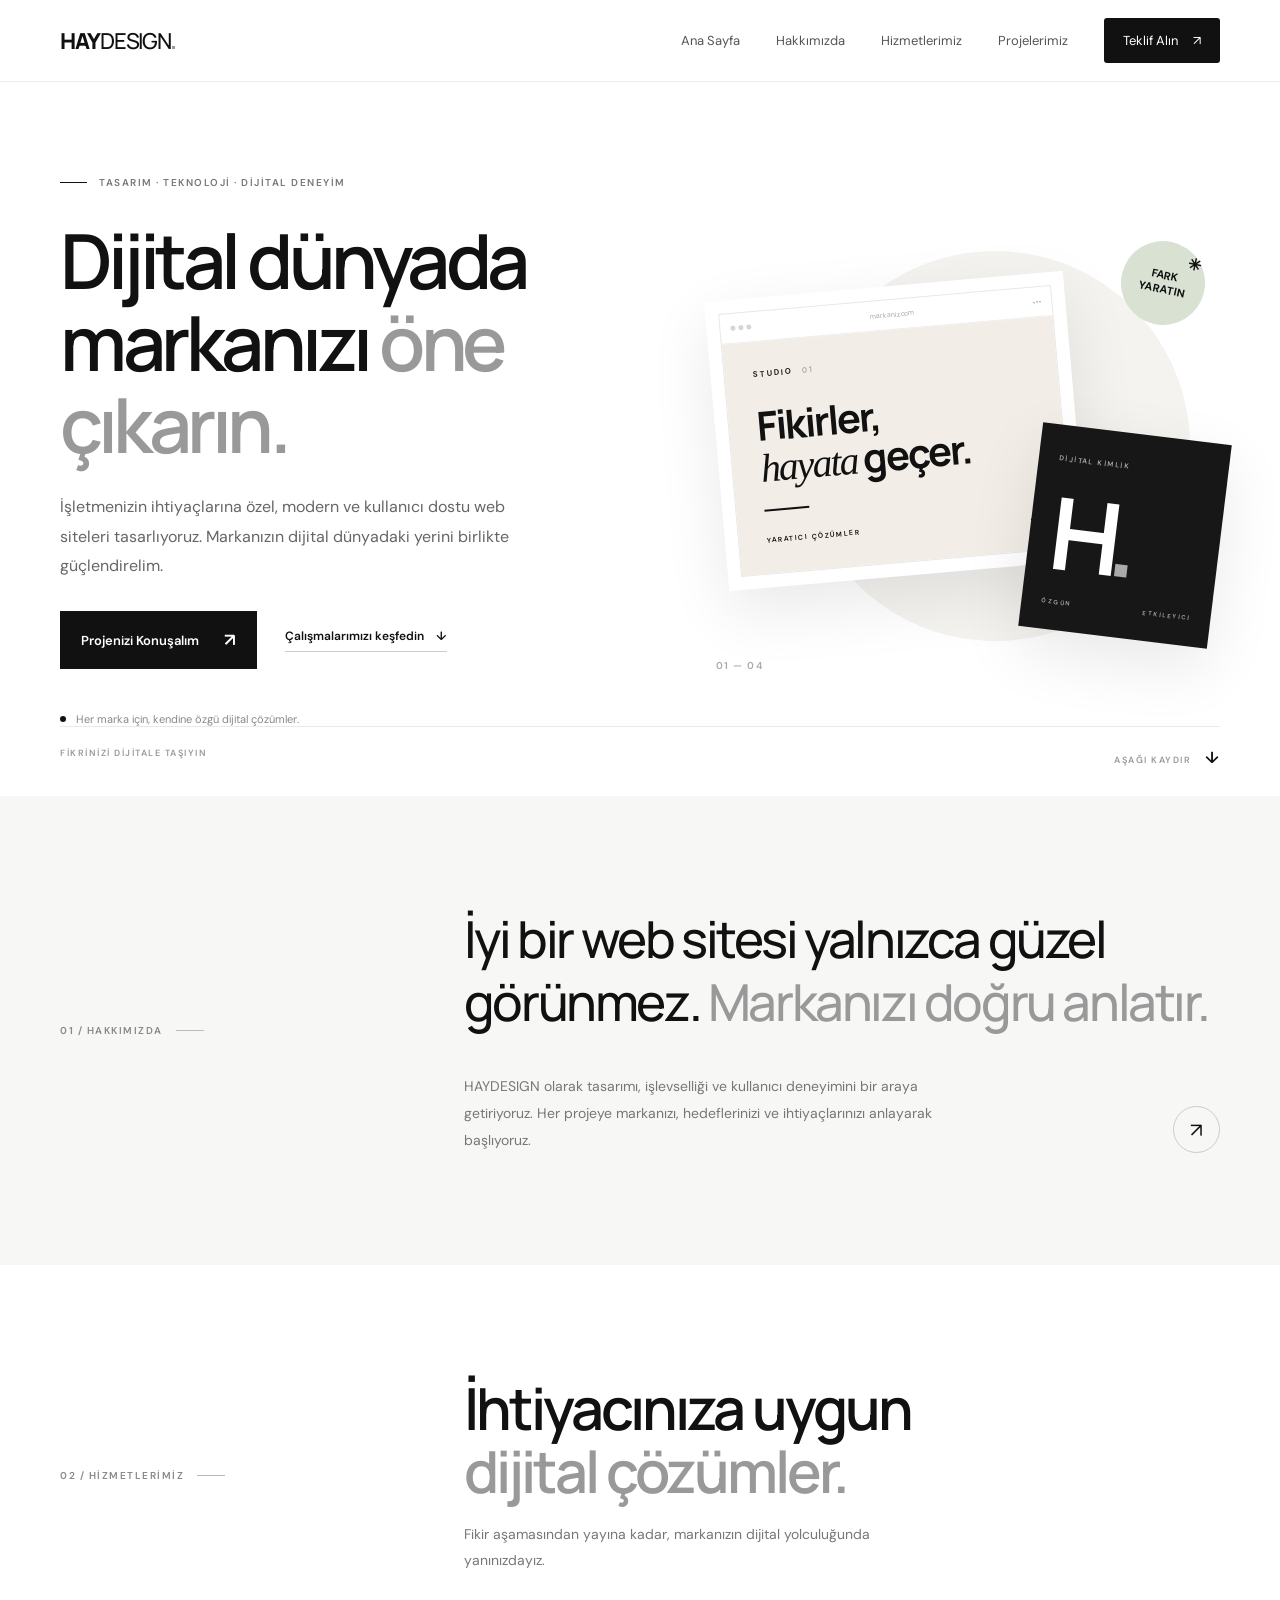
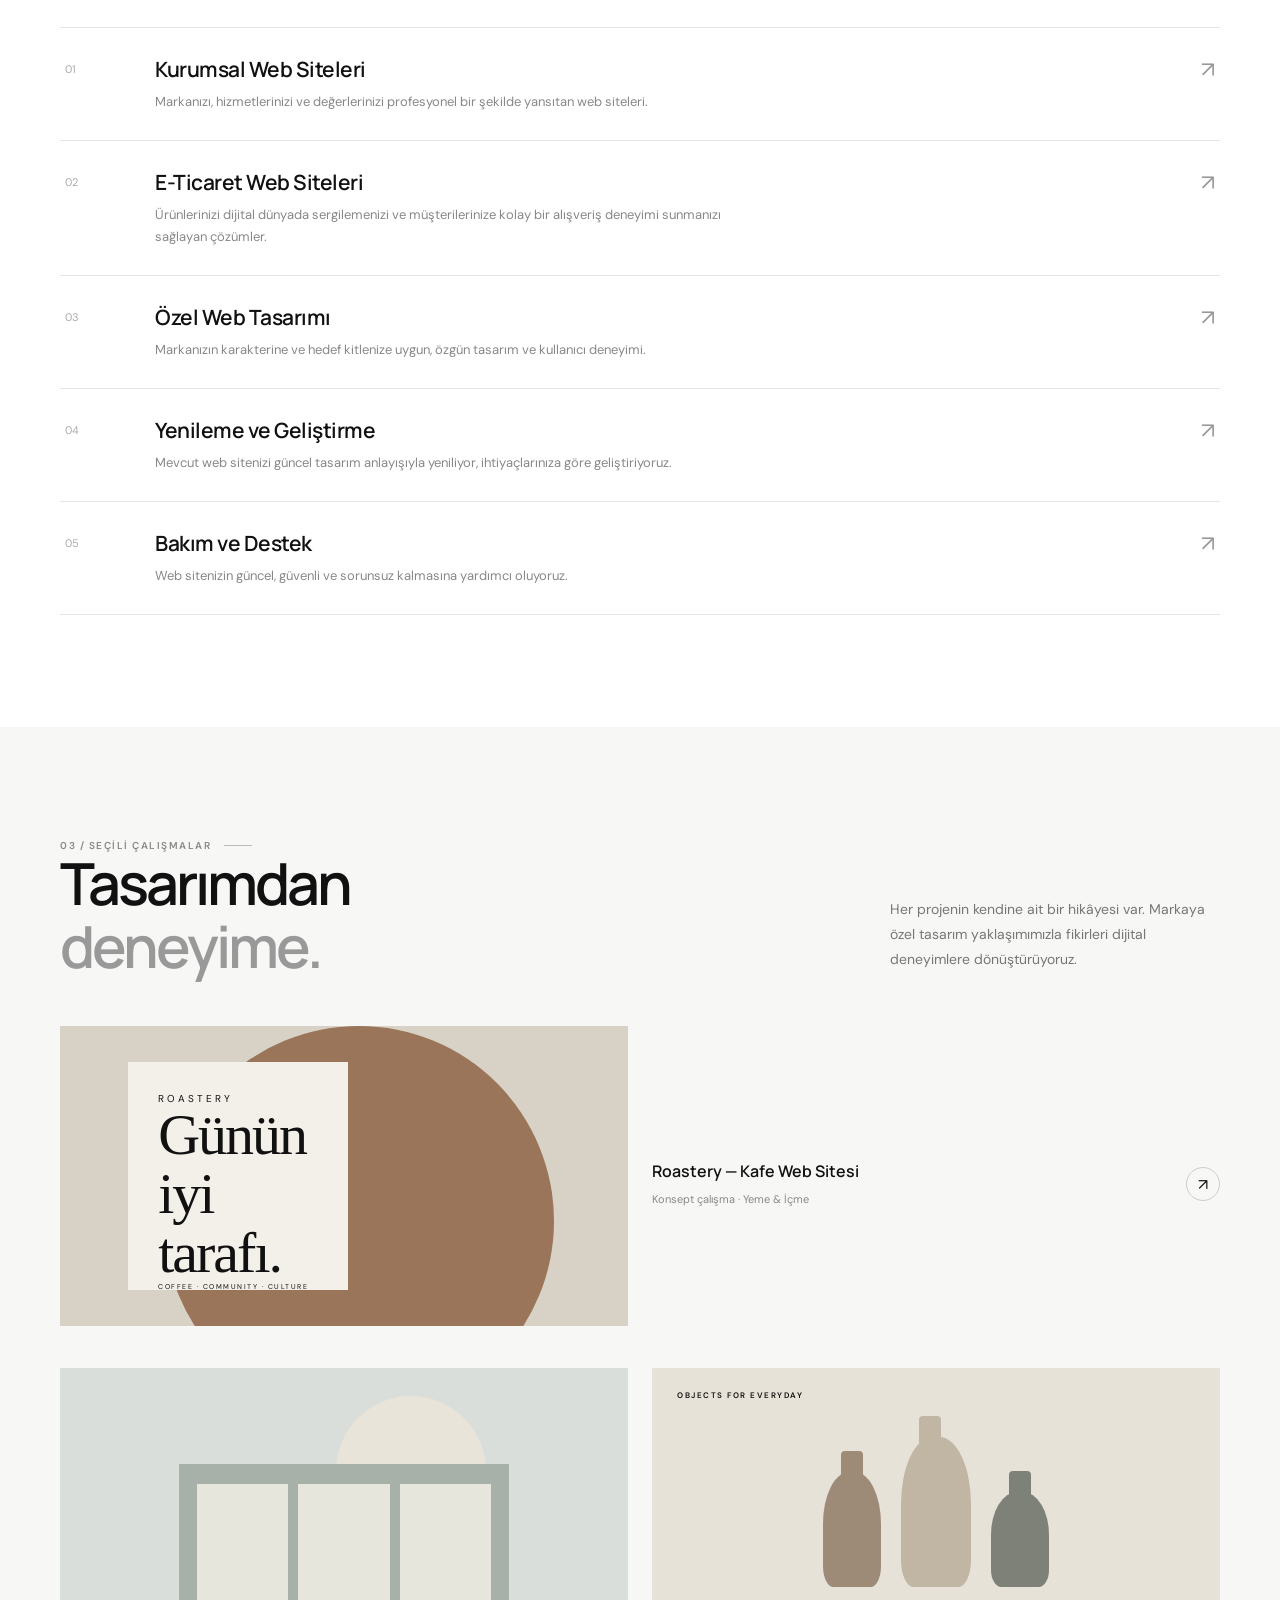
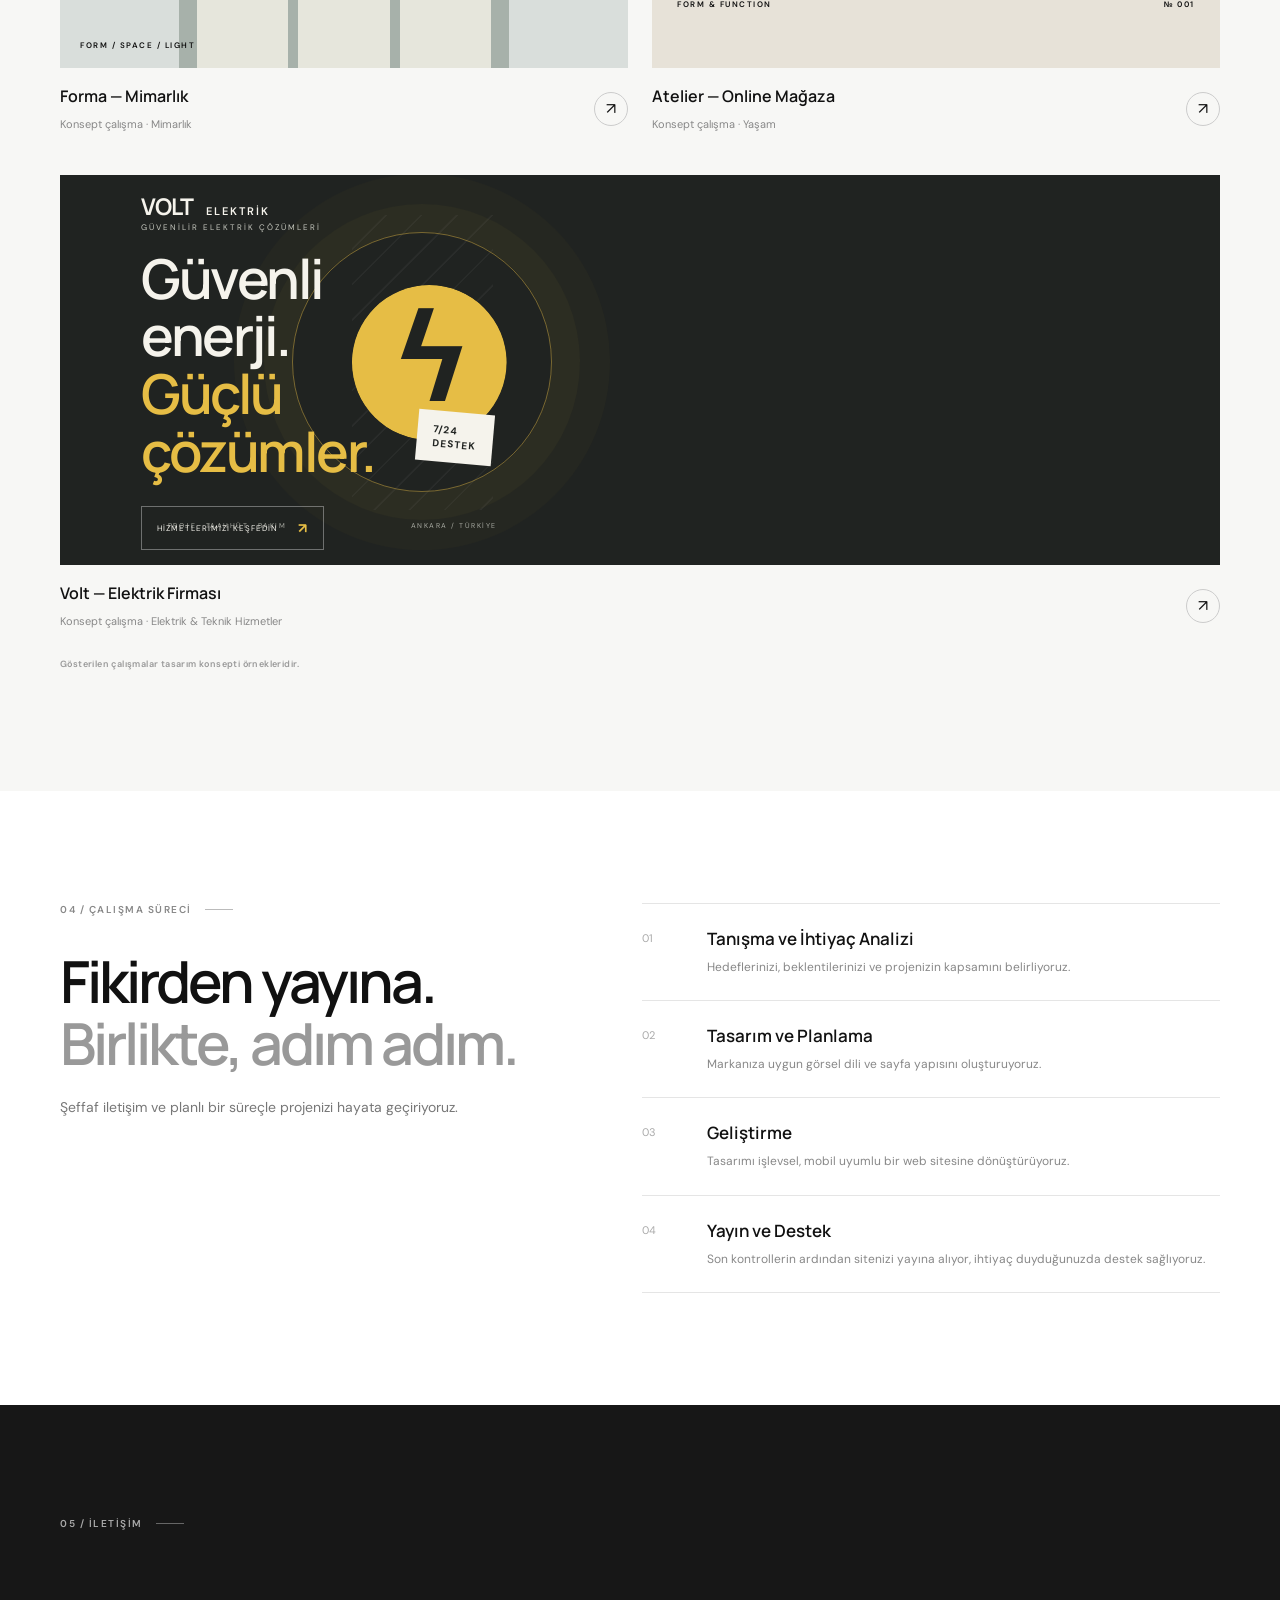
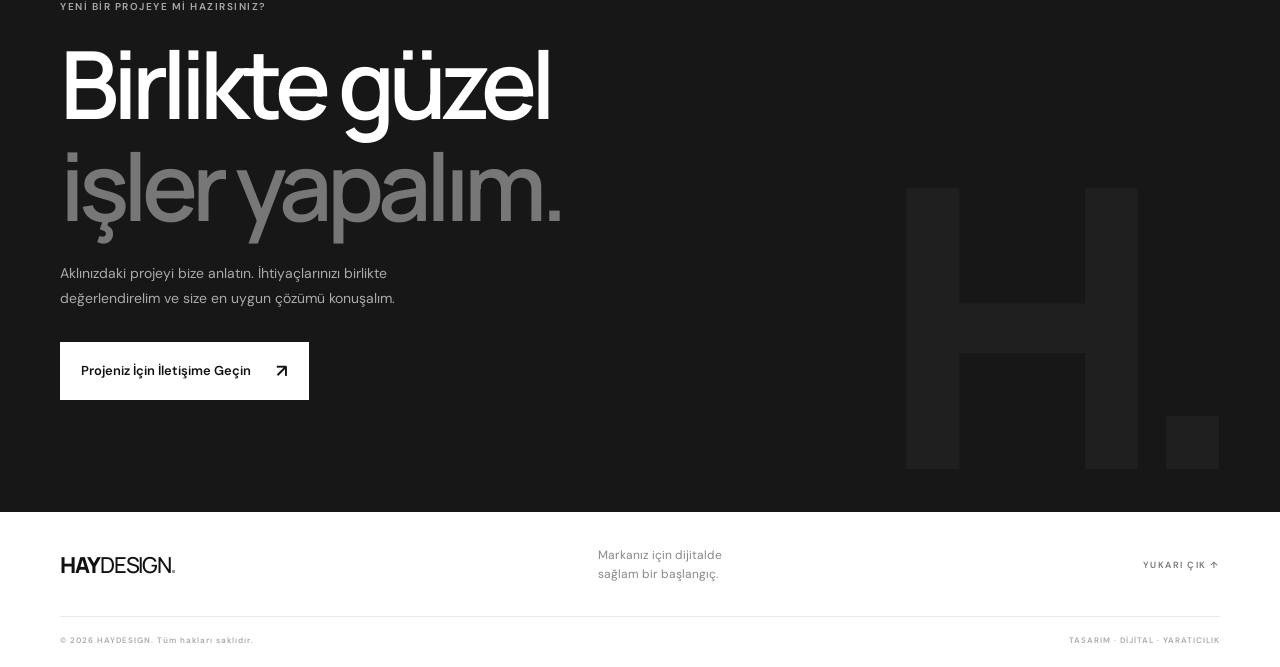
==== commit c111604e: "Update index.html" ====
--- a/index.html
+++ b/index.html
@@ -109,13 +109,13 @@
           <p>Her projenin kendine ait bir hikâyesi var. Markaya özel tasarım yaklaşımımızla fikirleri dijital deneyimlere dönüştürüyoruz.</p>
         </div>
         <div class="project-grid">
-          <article class="project-card project-wide reveal">
+         
             <div class="project-visual project-cafe">
               <div class="cafe-window"><span>ROASTERY</span><strong>Günün<br>iyi tarafı.</strong><i>COFFEE · COMMUNITY · CULTURE</i></div>
               <div class="cafe-circle"></div>
             </div>
             <div class="project-meta"><div><h3>Roastery — Kafe Web Sitesi</h3><span>Konsept çalışma · Yeme & İçme</span></div><span class="project-link">↗</span></div>
-          </article>
+         
           <article class="project-card reveal">
             <div class="project-visual project-architecture">
               <div class="arch-sun"></div><div class="arch-building"><span></span><span></span><span></span></div><div class="arch-caption">FORM / SPACE / LIGHT</div>
@@ -130,6 +130,7 @@
           </article>
           <article class="project-card project-wide reveal">
             <div class="project-visual project-electric">
+               <a class="project-card project-wide reveal project-clickable" href="volt.html" aria-label="Volt Elektrik örnek web sitesini aç">
               <div class="electric-copy">
                 <span class="electric-brand"><b>VOLT</b> ELEKTRİK</span>
                 <span class="electric-kicker">GÜVENİLİR ELEKTRİK ÇÖZÜMLERİ</span>
@@ -142,7 +143,9 @@
                 <div class="electric-tag">7/24<br>DESTEK</div>
                 <div class="electric-lines"></div>
               </div>
+                 
               <div class="electric-bottom"><span>PROJE · TAAHHÜT · BAKIM</span><span>ANKARA / TÜRKİYE</span></div>
+             </a>
             </div>
             <div class="project-meta"><div><h3>Volt — Elektrik Firması</h3><span>Konsept çalışma · Elektrik & Teknik Hizmetler</span></div><span class="project-link">↗</span></div>
           </article>
@@ -169,7 +172,7 @@
         <p class="contact-kicker">YENİ BİR PROJEYE Mİ HAZIRSINIZ?</p>
         <h2>Birlikte güzel<br><span>işler yapalım.</span></h2>
         <p class="contact-text">Aklınızdaki projeyi bize anlatın. İhtiyaçlarınızı birlikte değerlendirelim ve size en uygun çözümü konuşalım.</p>
-        <a class="button button-light" href="mailto:merhaba@haydesign.com">Projeniz İçin İletişime Geçin <span>↗</span></a>
+        <a class="button button-light" href="haydesign.deneme">Projeniz İçin İletişime Geçin <span>↗</span></a>
         <div class="contact-decoration">H.</div>
       </div>
     </section>
--- a/style.css
+++ b/style.css
@@ -42,3 +42,9 @@
   .electric-bottom{font-size:5px;letter-spacing:.7px;bottom:13px}
 }
 @media(prefers-reduced-motion:reduce){html{scroll-behavior:auto}.reveal{opacity:1;transform:none;transition:none}*,*:before,*:after{animation-duration:.01ms!important;transition-duration:.01ms!important}}
+
+/* Clickable project preview */
+.project-clickable{display:block;color:inherit;text-decoration:none;cursor:pointer}
+.project-clickable .project-meta{color:inherit}
+.project-clickable:hover .project-link{transform:translate(3px,-3px)}
+.project-clickable .project-link{transition:transform .2s ease}
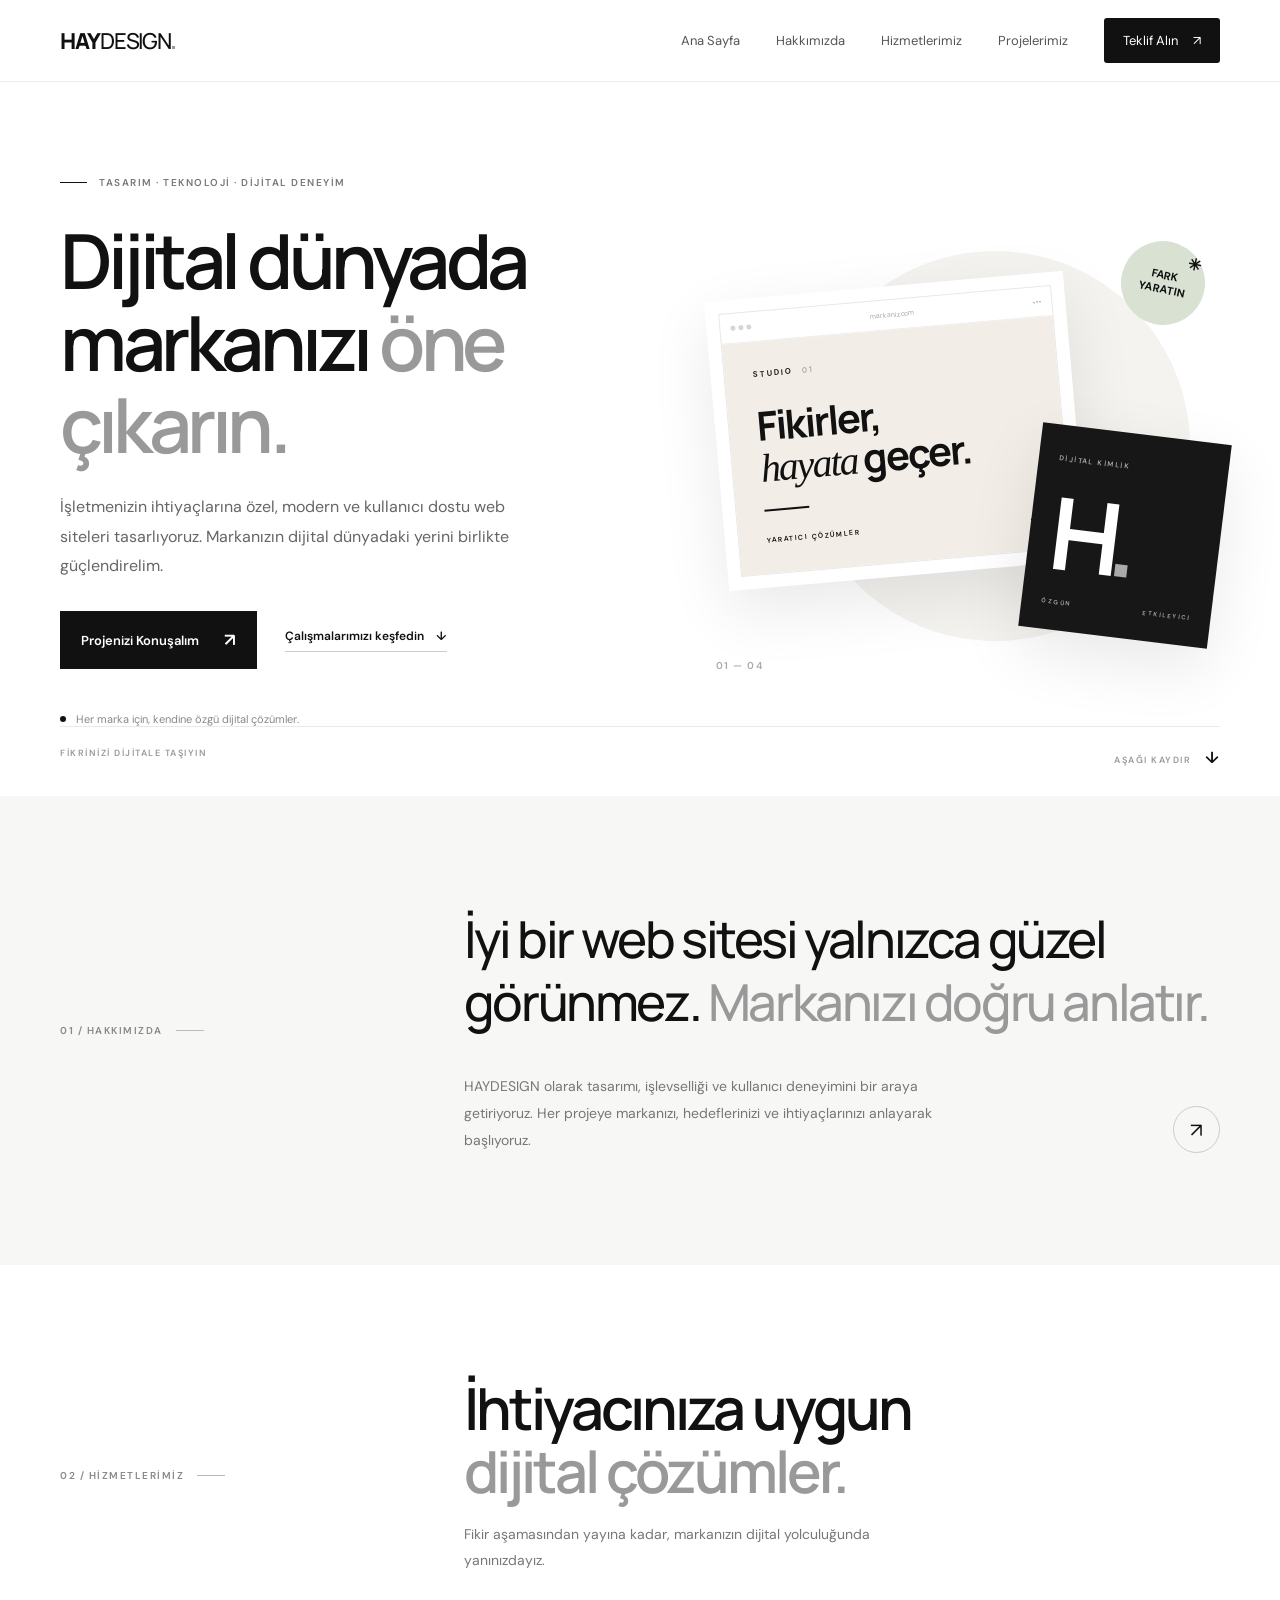
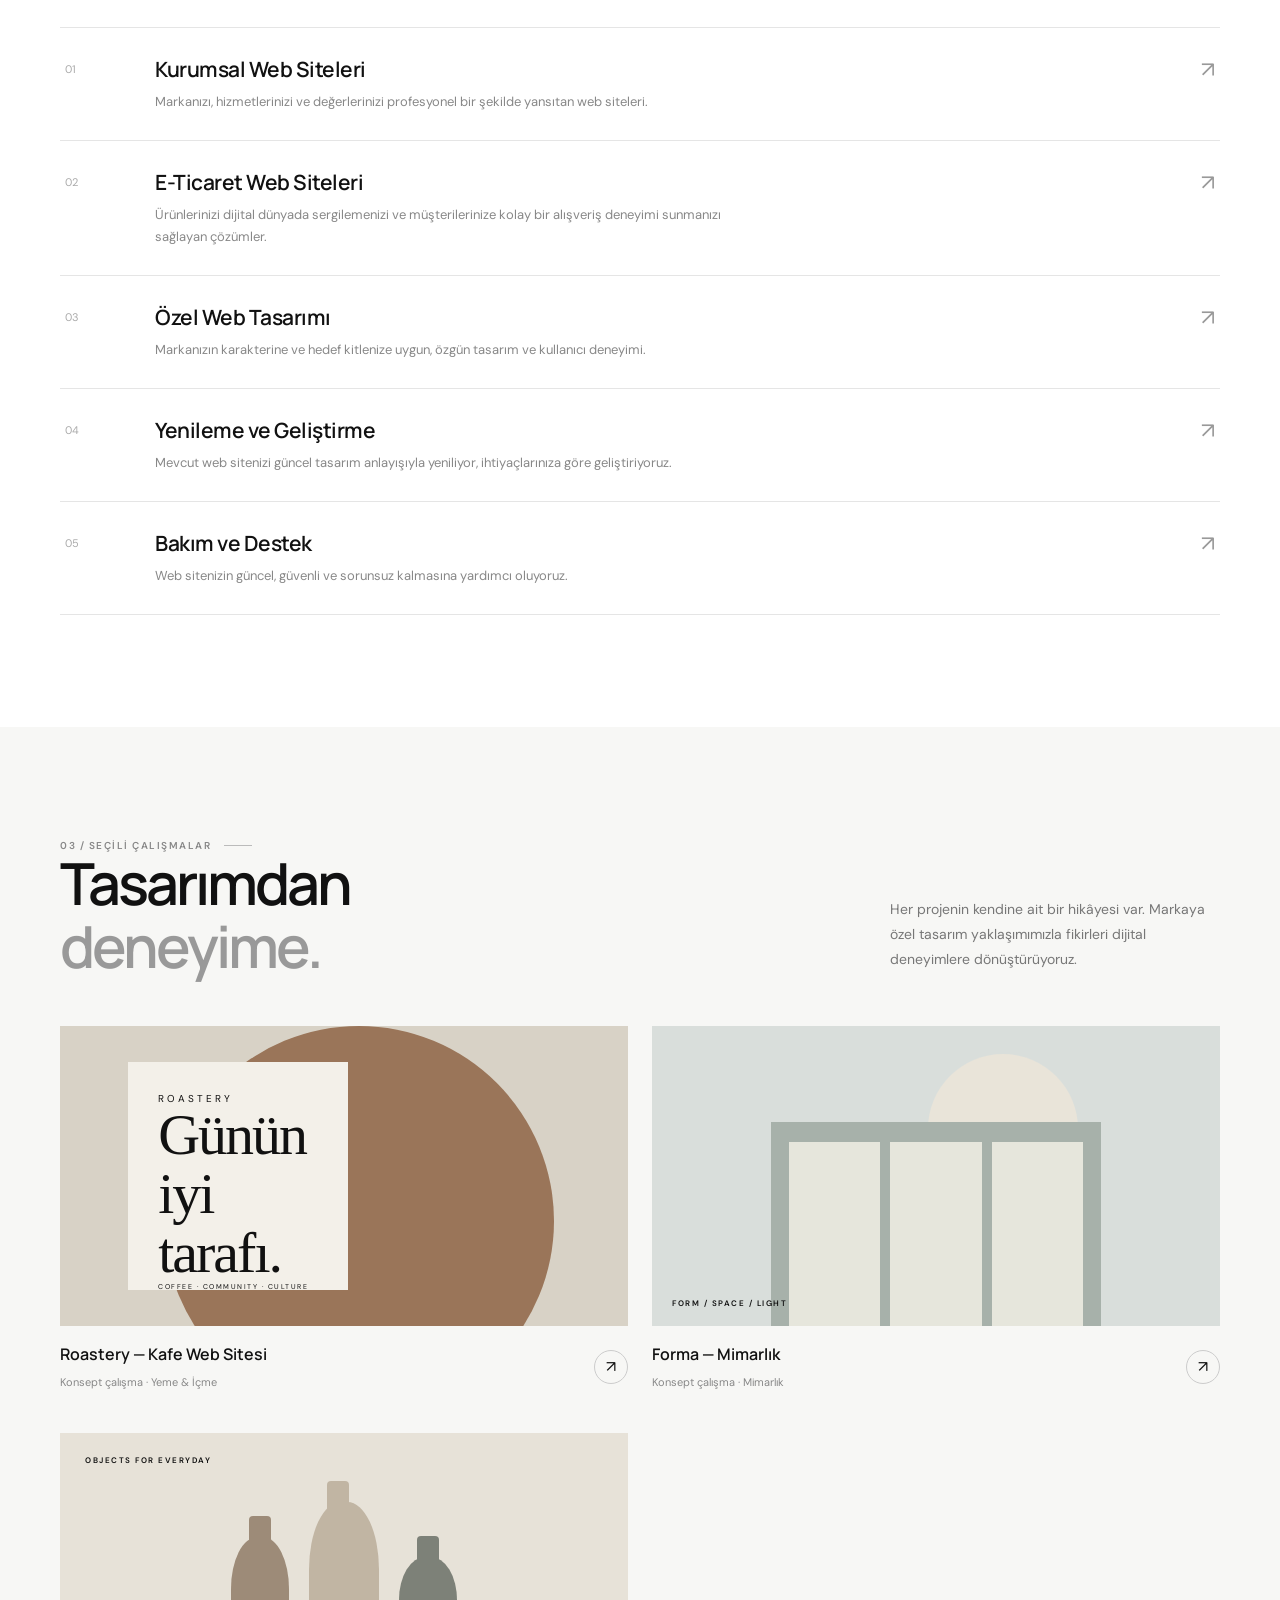
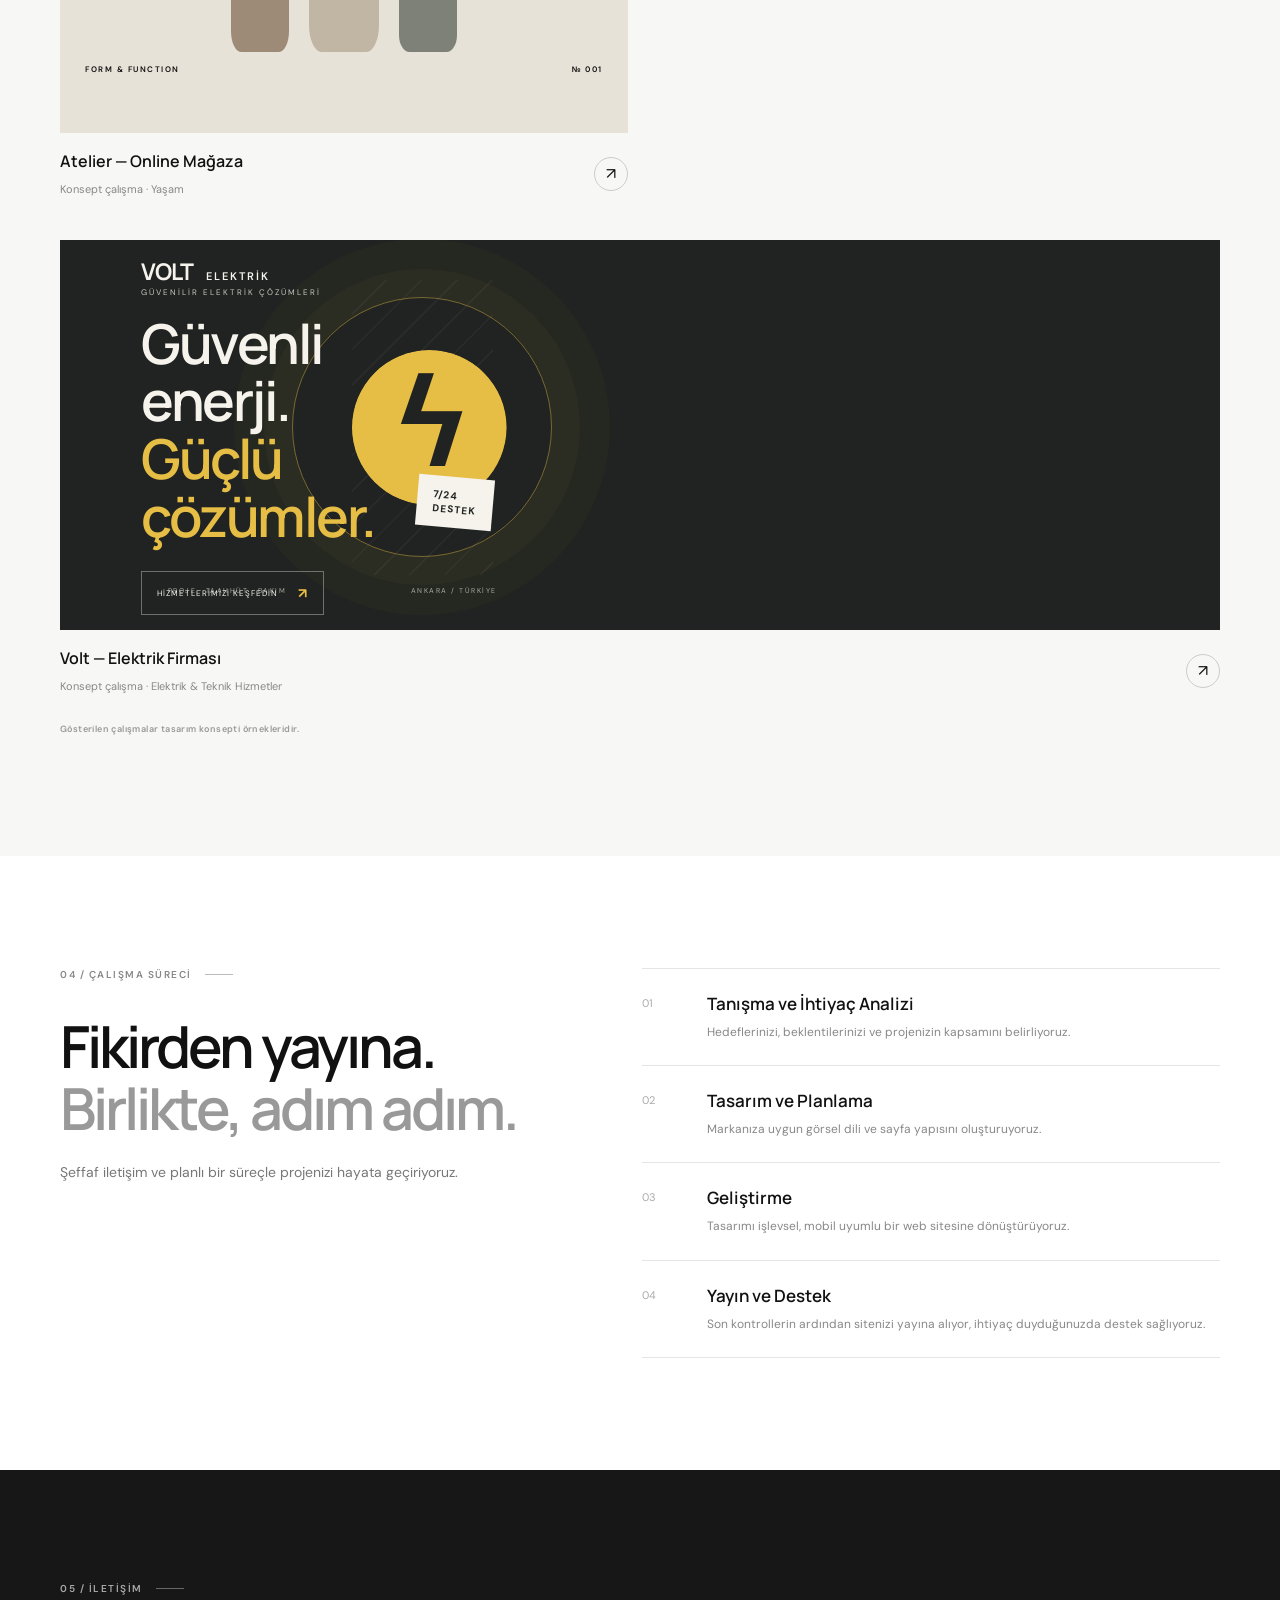
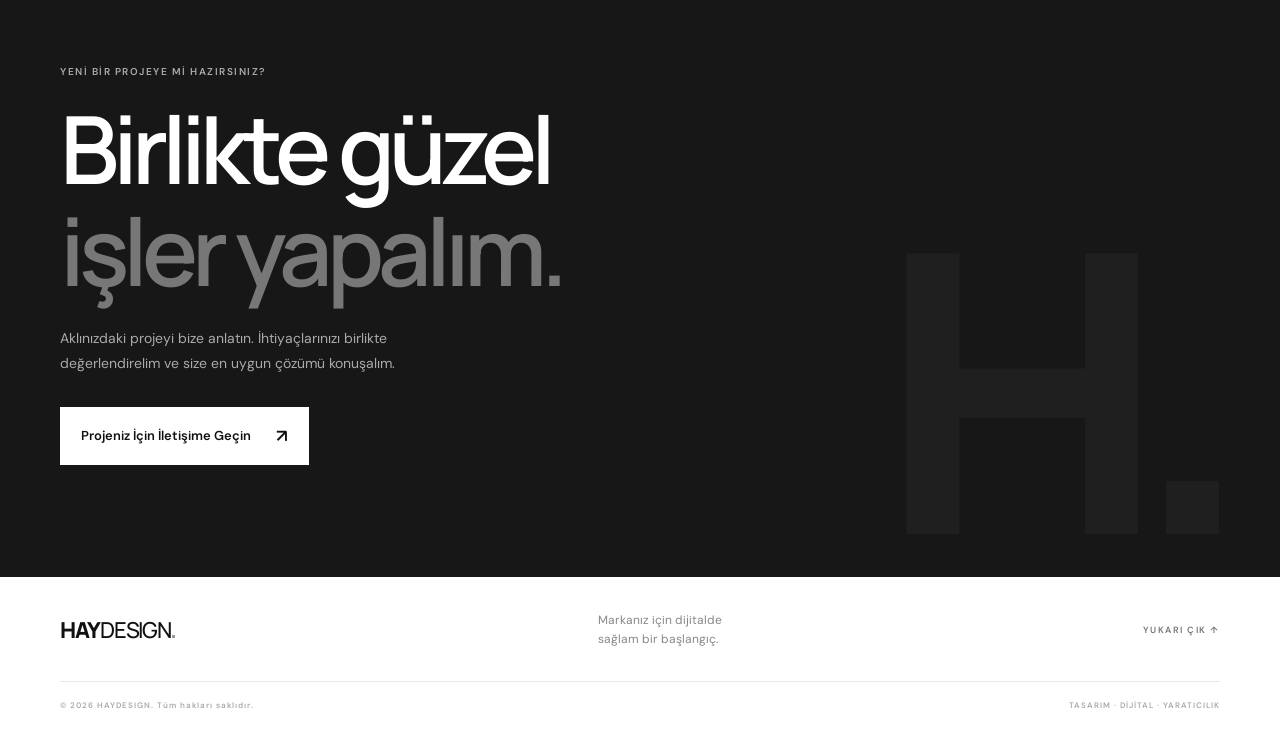
==== commit a5bccb30: "Update index.html" ====
--- a/index.html
+++ b/index.html
@@ -108,6 +108,7 @@
           <div><div class="section-label"><span>03 / SEÇİLİ ÇALIŞMALAR</span><i></i></div><h2>Tasarımdan<br><span>deneyime.</span></h2></div>
           <p>Her projenin kendine ait bir hikâyesi var. Markaya özel tasarım yaklaşımımızla fikirleri dijital deneyimlere dönüştürüyoruz.</p>
         </div>
+        <a href="cafe.html" class="project-card">
         <div class="project-grid">
          
             <div class="project-visual project-cafe">
@@ -115,7 +116,7 @@
               <div class="cafe-circle"></div>
             </div>
             <div class="project-meta"><div><h3>Roastery — Kafe Web Sitesi</h3><span>Konsept çalışma · Yeme & İçme</span></div><span class="project-link">↗</span></div>
-         
+         </a>
           <article class="project-card reveal">
             <div class="project-visual project-architecture">
               <div class="arch-sun"></div><div class="arch-building"><span></span><span></span><span></span></div><div class="arch-caption">FORM / SPACE / LIGHT</div>
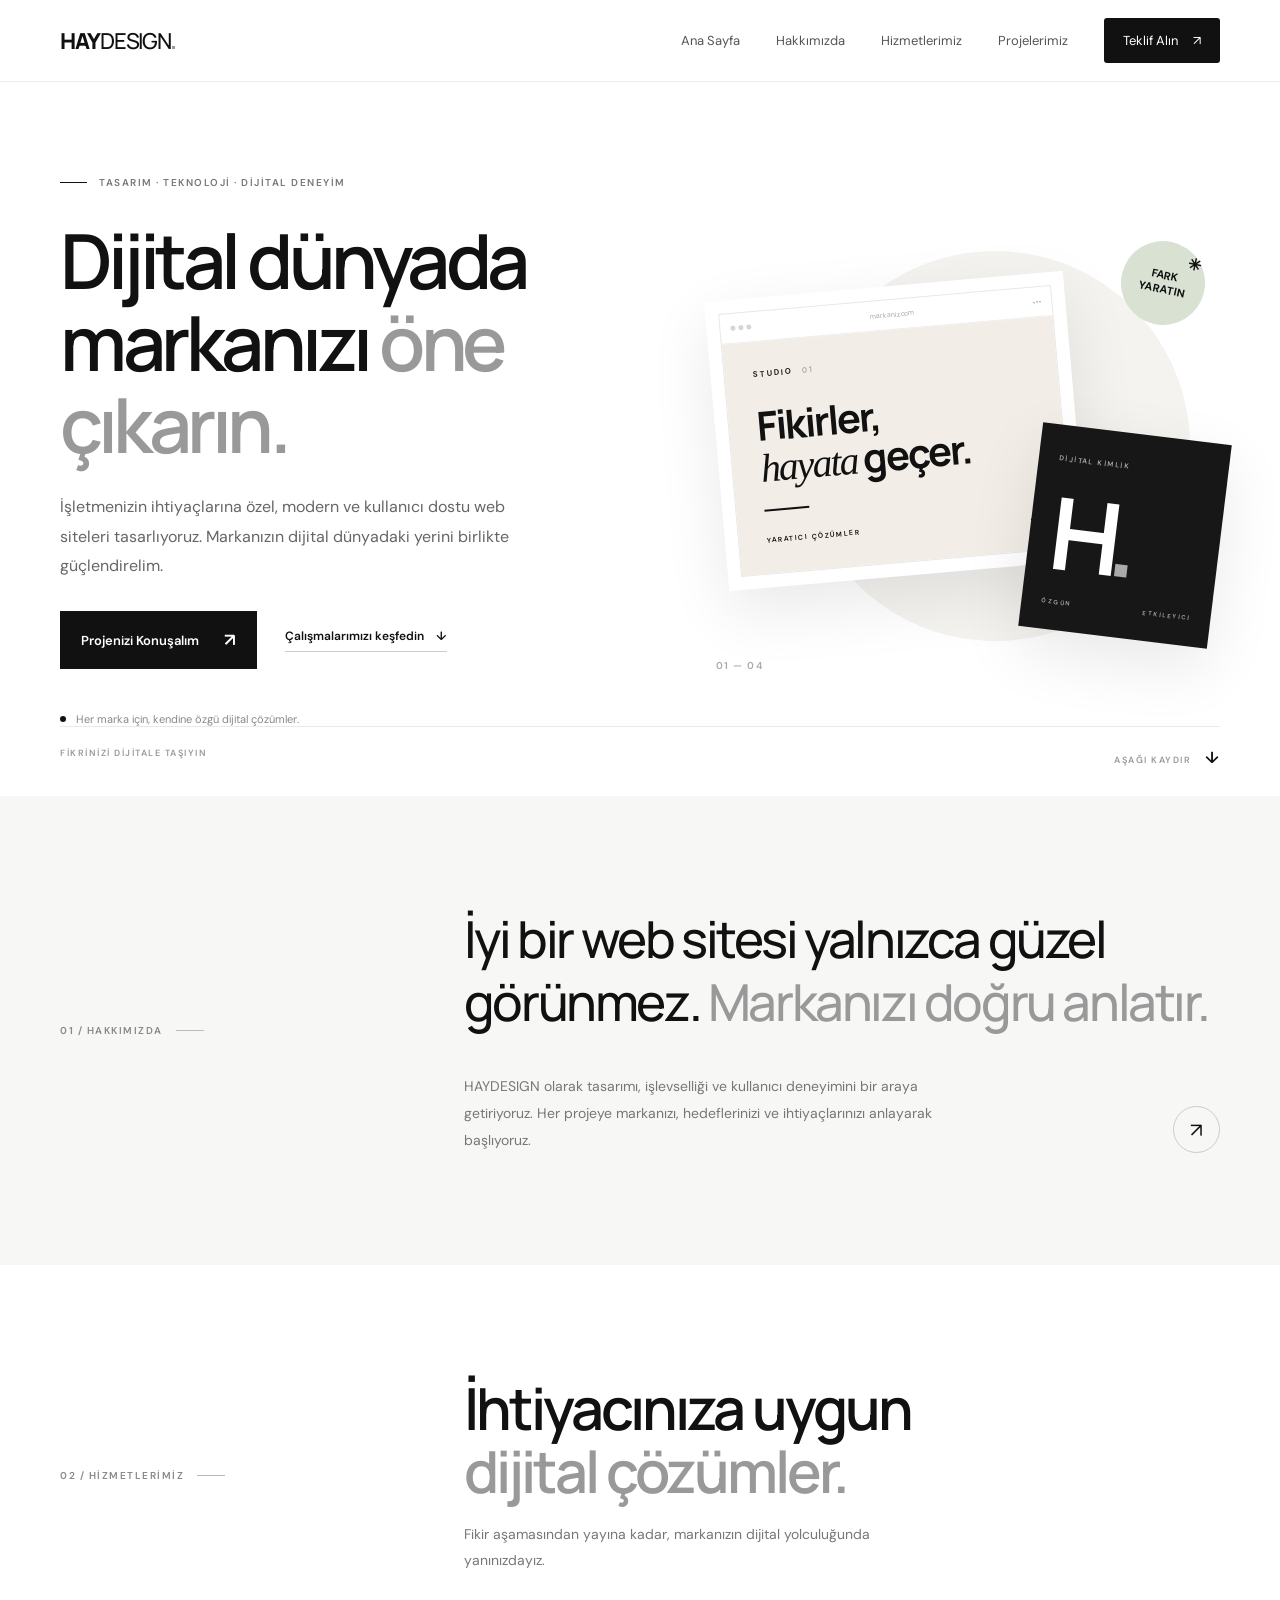
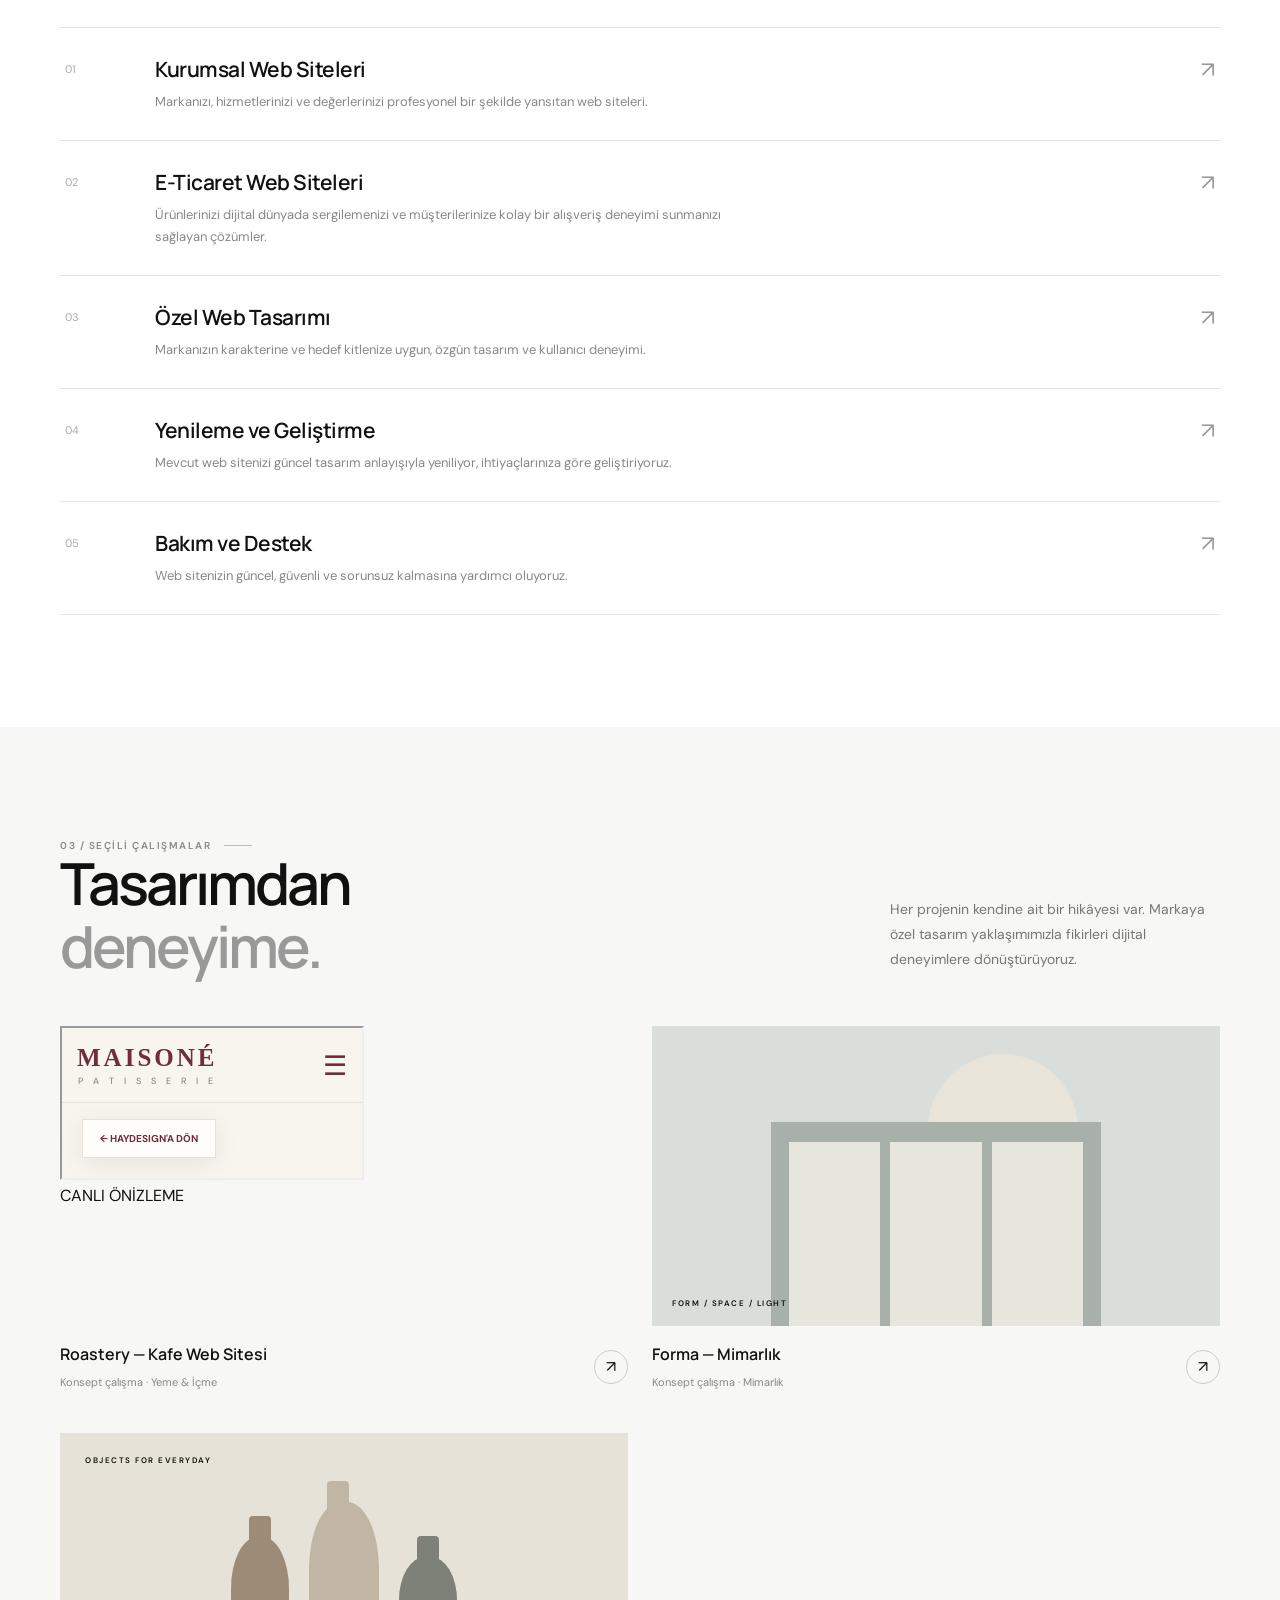
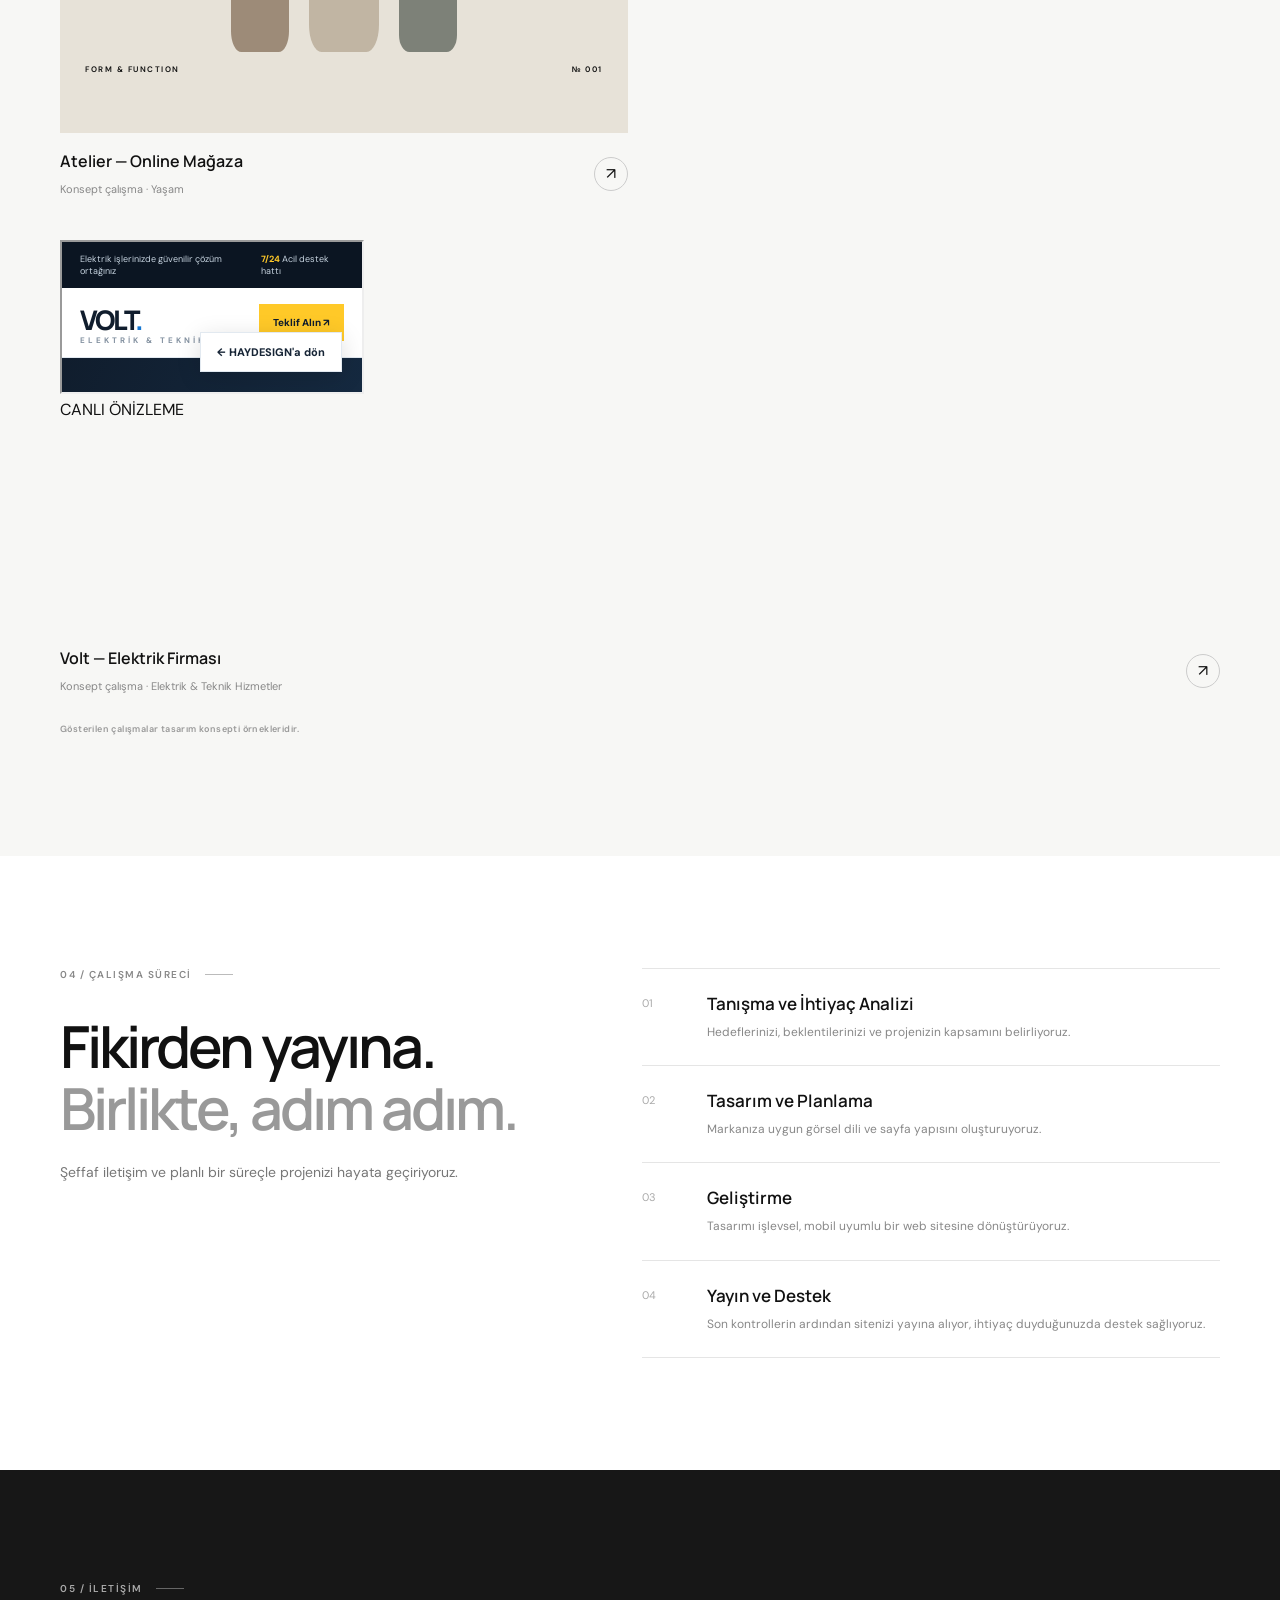
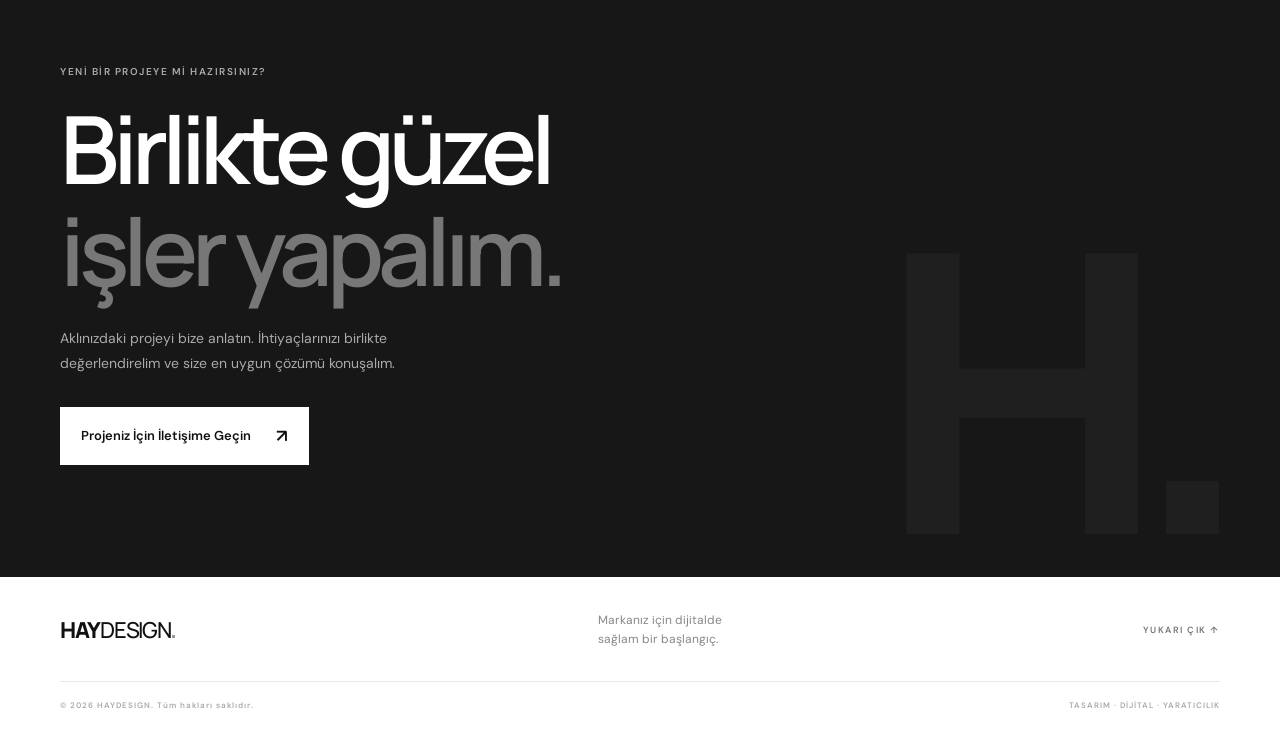
==== commit a31fddbe: "Update index.html" ====
--- a/index.html
+++ b/index.html
@@ -1,3 +1,4 @@
+
 <!DOCTYPE html>
 <html lang="tr">
 <head>
@@ -105,59 +106,106 @@
     <section class="work section-pad" id="projeler">
       <div class="container">
         <div class="work-heading reveal">
-          <div><div class="section-label"><span>03 / SEÇİLİ ÇALIŞMALAR</span><i></i></div><h2>Tasarımdan<br><span>deneyime.</span></h2></div>
+          <div>
+            <div class="section-label"><span>03 / SEÇİLİ ÇALIŞMALAR</span><i></i></div>
+            <h2>Tasarımdan<br><span>deneyime.</span></h2>
+          </div>
           <p>Her projenin kendine ait bir hikâyesi var. Markaya özel tasarım yaklaşımımızla fikirleri dijital deneyimlere dönüştürüyoruz.</p>
         </div>
-        <a href="cafe.html" class="project-card">
+
         <div class="project-grid">
-         
-            <div class="project-visual project-cafe">
-              <div class="cafe-window"><span>ROASTERY</span><strong>Günün<br>iyi tarafı.</strong><i>COFFEE · COMMUNITY · CULTURE</i></div>
-              <div class="cafe-circle"></div>
-            </div>
-            <div class="project-meta"><div><h3>Roastery — Kafe Web Sitesi</h3><span>Konsept çalışma · Yeme & İçme</span></div><span class="project-link">↗</span></div>
-         </a>
+
+          <!-- KAFE WEB SİTESİ -->
+          <a href="cafe.html" class="project-card project-clickable reveal" aria-label="Kafe örnek web sitesini aç">
+            <div class="project-visual preview-window preview-cafe">
+              <iframe
+                src="cafe.html"
+                title="Kafe web sitesi canlı önizlemesi"
+                loading="lazy"
+                tabindex="-1">
+              </iframe>
+              <div class="preview-overlay"></div>
+              <span class="preview-label">CANLI ÖNİZLEME</span>
+            </div>
+            <div class="project-meta">
+              <div>
+                <h3>Roastery — Kafe Web Sitesi</h3>
+                <span>Konsept çalışma · Yeme & İçme</span>
+              </div>
+              <span class="project-link">↗</span>
+            </div>
+          </a>
+
+          <!-- MİMARLIK KONSEPTİ -->
           <article class="project-card reveal">
             <div class="project-visual project-architecture">
-              <div class="arch-sun"></div><div class="arch-building"><span></span><span></span><span></span></div><div class="arch-caption">FORM / SPACE / LIGHT</div>
-            </div>
-            <div class="project-meta"><div><h3>Forma — Mimarlık</h3><span>Konsept çalışma · Mimarlık</span></div><span class="project-link">↗</span></div>
+              <div class="arch-sun"></div>
+              <div class="arch-building"><span></span><span></span><span></span></div>
+              <div class="arch-caption">FORM / SPACE / LIGHT</div>
+            </div>
+            <div class="project-meta">
+              <div>
+                <h3>Forma — Mimarlık</h3>
+                <span>Konsept çalışma · Mimarlık</span>
+              </div>
+              <span class="project-link">↗</span>
+            </div>
           </article>
+
+          <!-- ONLINE MAĞAZA KONSEPTİ -->
           <article class="project-card reveal">
             <div class="project-visual project-shop">
-              <div class="shop-top">OBJECTS FOR EVERYDAY</div><div class="shop-product"><div class="vase vase-one"></div><div class="vase vase-two"></div><div class="vase vase-three"></div></div><div class="shop-bottom">FORM & FUNCTION <span>№ 001</span></div>
-            </div>
-            <div class="project-meta"><div><h3>Atelier — Online Mağaza</h3><span>Konsept çalışma · Yaşam</span></div><span class="project-link">↗</span></div>
+              <div class="shop-top">OBJECTS FOR EVERYDAY</div>
+              <div class="shop-product">
+                <div class="vase vase-one"></div>
+                <div class="vase vase-two"></div>
+                <div class="vase vase-three"></div>
+              </div>
+              <div class="shop-bottom">FORM & FUNCTION <span>№ 001</span></div>
+            </div>
+            <div class="project-meta">
+              <div>
+                <h3>Atelier — Online Mağaza</h3>
+                <span>Konsept çalışma · Yaşam</span>
+              </div>
+              <span class="project-link">↗</span>
+            </div>
           </article>
-          <article class="project-card project-wide reveal">
-            <div class="project-visual project-electric">
-               <a class="project-card project-wide reveal project-clickable" href="volt.html" aria-label="Volt Elektrik örnek web sitesini aç">
-              <div class="electric-copy">
-                <span class="electric-brand"><b>VOLT</b> ELEKTRİK</span>
-                <span class="electric-kicker">GÜVENİLİR ELEKTRİK ÇÖZÜMLERİ</span>
-                <strong>Güvenli enerji.<br><em>Güçlü çözümler.</em></strong>
-                <span class="electric-cta">HİZMETLERİMİZİ KEŞFEDİN <b>↗</b></span>
-              </div>
-              <div class="electric-art">
-                <div class="electric-orbit"></div>
-                <div class="electric-bolt">ϟ</div>
-                <div class="electric-tag">7/24<br>DESTEK</div>
-                <div class="electric-lines"></div>
-              </div>
-                 
-              <div class="electric-bottom"><span>PROJE · TAAHHÜT · BAKIM</span><span>ANKARA / TÜRKİYE</span></div>
-             </a>
-            </div>
-            <div class="project-meta"><div><h3>Volt — Elektrik Firması</h3><span>Konsept çalışma · Elektrik & Teknik Hizmetler</span></div><span class="project-link">↗</span></div>
-          </article>
-        </div>
+
+          <!-- VOLT ELEKTRİK -->
+          <a href="volt.html" class="project-card project-wide project-clickable reveal" aria-label="Volt Elektrik örnek web sitesini aç">
+            <div class="project-visual preview-window preview-volt">
+              <iframe
+                src="volt.html"
+                title="Volt Elektrik web sitesi canlı önizlemesi"
+                loading="lazy"
+                tabindex="-1">
+              </iframe>
+              <div class="preview-overlay"></div>
+              <span class="preview-label">CANLI ÖNİZLEME</span>
+            </div>
+            <div class="project-meta">
+              <div>
+                <h3>Volt — Elektrik Firması</h3>
+                <span>Konsept çalışma · Elektrik & Teknik Hizmetler</span>
+              </div>
+              <span class="project-link">↗</span>
+            </div>
+          </a>
+
+        </div>
+
         <p class="project-disclaimer">Gösterilen çalışmalar tasarım konsepti örnekleridir.</p>
       </div>
     </section>
 
     <section class="process section-pad">
       <div class="container process-grid">
-        <div class="process-intro reveal"><div class="section-label"><span>04 / ÇALIŞMA SÜRECİ</span><i></i></div><h2>Fikirden yayına.<br><span>Birlikte, adım adım.</span></h2><p>Şeffaf iletişim ve planlı bir süreçle projenizi hayata geçiriyoruz.</p></div>
+        <div class="process-intro reveal">
+          <div class="section-label"><span>04 / ÇALIŞMA SÜRECİ</span><i></i></div>
+          <h2>Fikirden yayına.<br><span>Birlikte, adım adım.</span></h2>
+          <p>Şeffaf iletişim ve planlı bir süreçle projenizi hayata geçiriyoruz.</p>
+        </div>
         <div class="process-steps">
           <article class="process-step reveal"><span>01</span><div><h3>Tanışma ve İhtiyaç Analizi</h3><p>Hedeflerinizi, beklentilerinizi ve projenizin kapsamını belirliyoruz.</p></div></article>
           <article class="process-step reveal"><span>02</span><div><h3>Tasarım ve Planlama</h3><p>Markanıza uygun görsel dili ve sayfa yapısını oluşturuyoruz.</p></div></article>
@@ -185,7 +233,10 @@
       <p>Markanız için dijitalde<br>sağlam bir başlangıç.</p>
       <a class="back-top" href="#top">YUKARI ÇIK ↑</a>
     </div>
-    <div class="container footer-bottom"><span>© <span id="year"></span> HAYDESIGN. Tüm hakları saklıdır.</span><span>TASARIM · DİJİTAL · YARATICILIK</span></div>
+    <div class="container footer-bottom">
+      <span>© <span id="year"></span> HAYDESIGN. Tüm hakları saklıdır.</span>
+      <span>TASARIM · DİJİTAL · YARATICILIK</span>
+    </div>
   </footer>
 </body>
 </html>
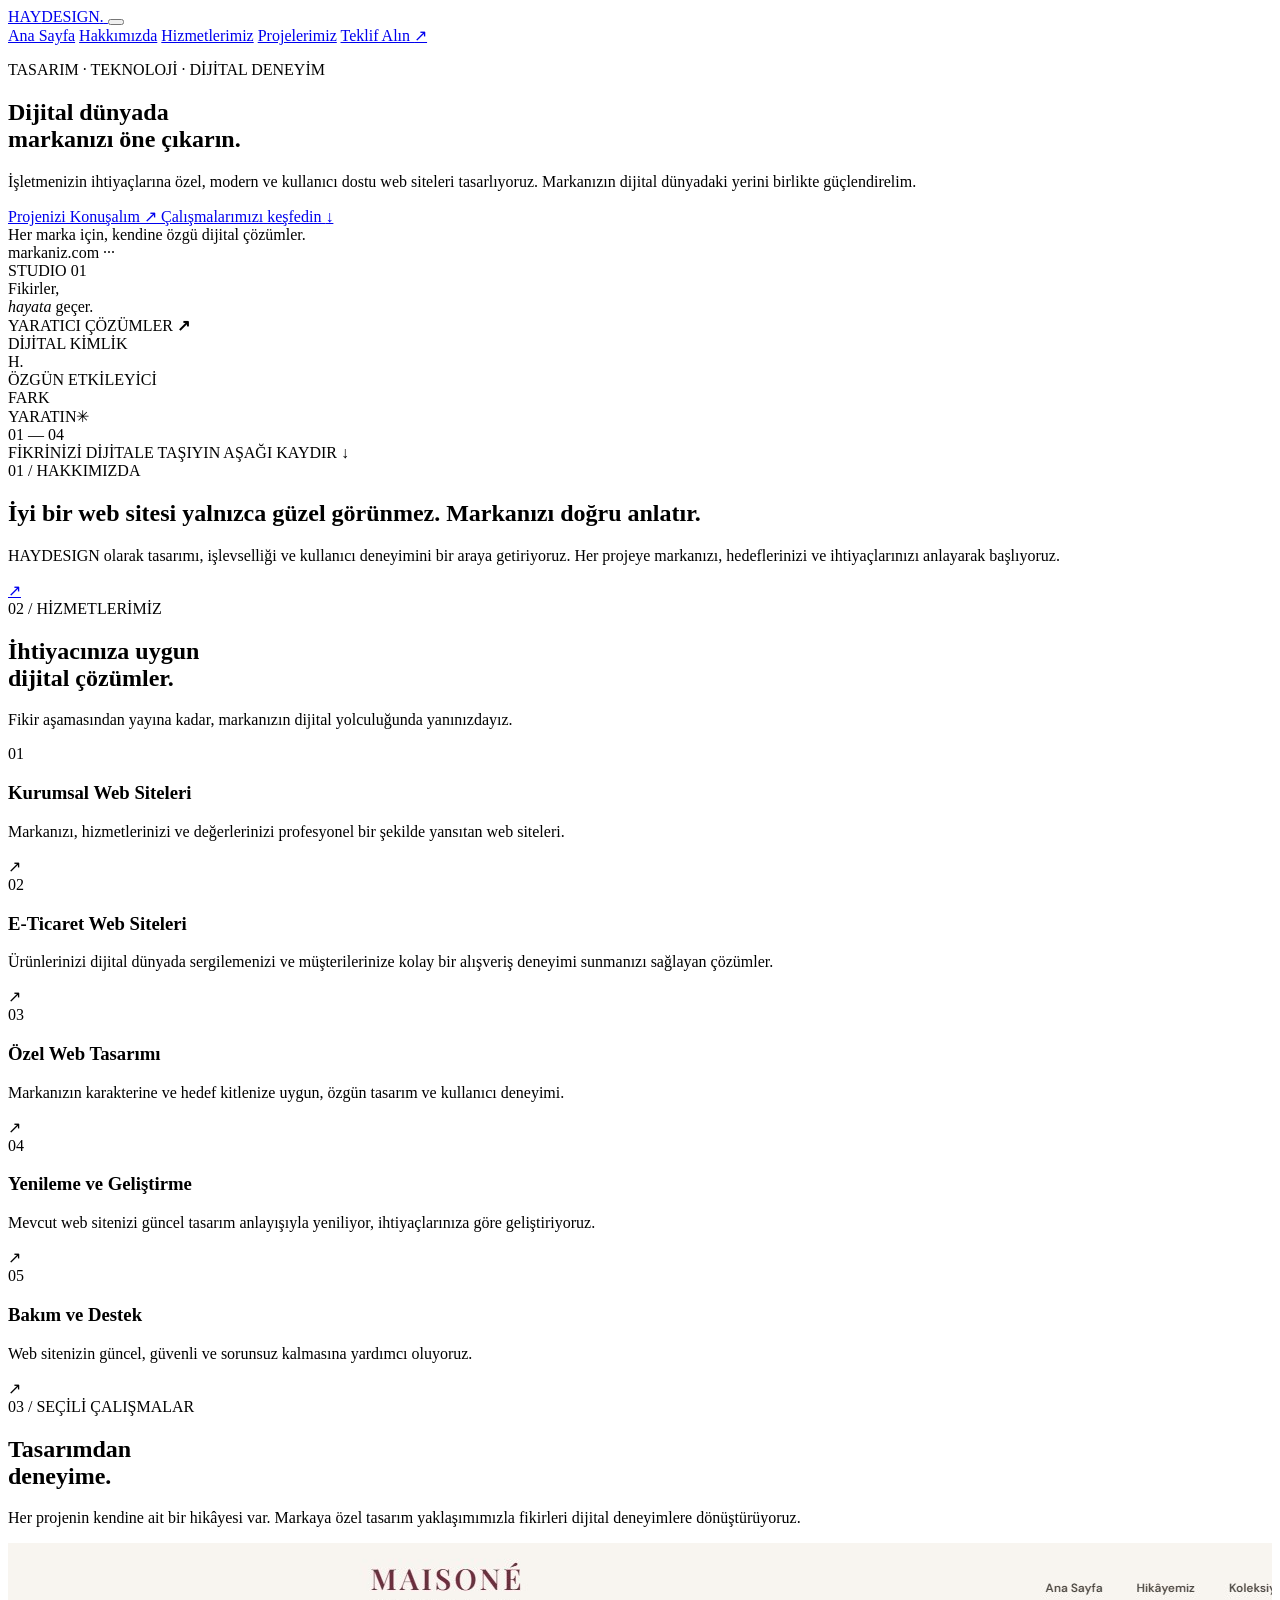
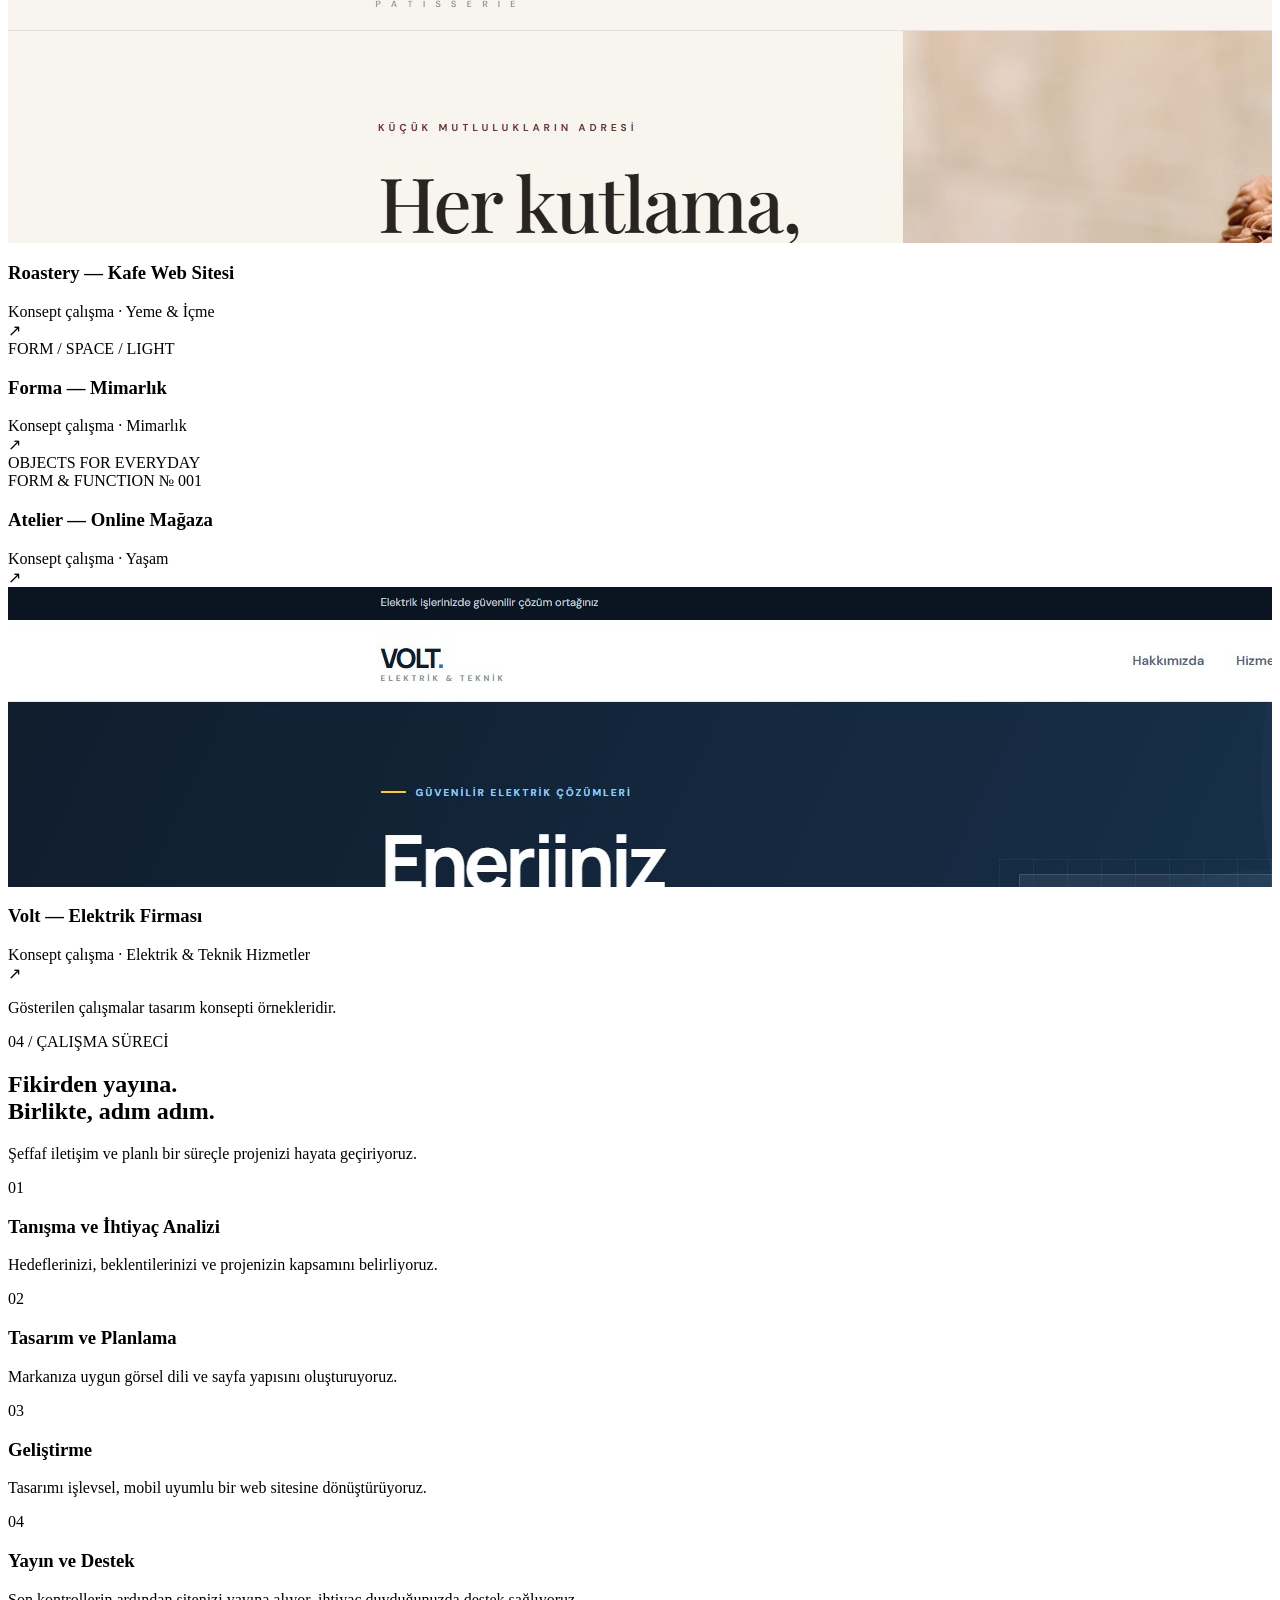
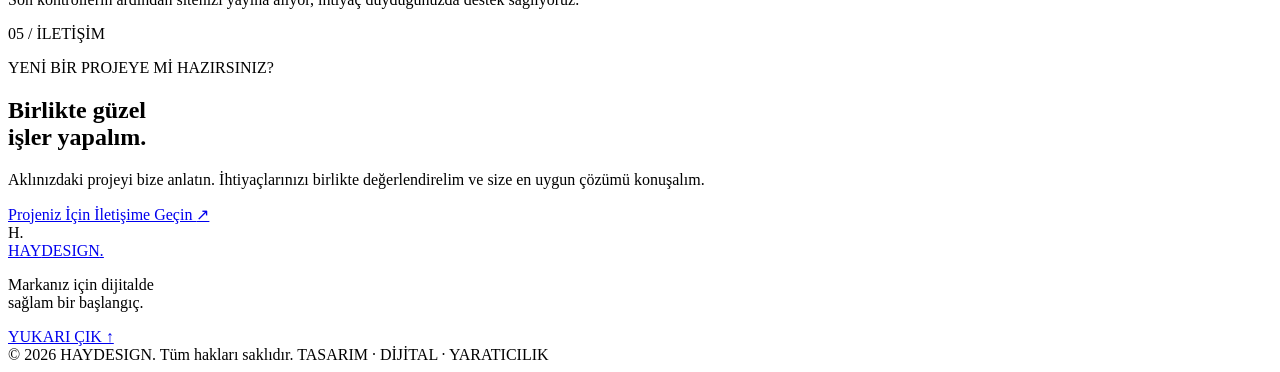
==== commit 9cc1fcb9: "Update index.html" ====
--- a/index.html
+++ b/index.html
@@ -1,4 +1,3 @@
-
 <!DOCTYPE html>
 <html lang="tr">
 <head>
@@ -7,16 +6,23 @@
   <meta name="description" content="HAYDESIGN, markalar ve işletmeler için modern, kullanıcı dostu ve etkileyici web siteleri tasarlar.">
   <meta name="theme-color" content="#ffffff">
   <title>HAYDESIGN | Dijital Dünyada Güçlü Bir İz Bırakın</title>
+
   <link rel="preconnect" href="https://fonts.googleapis.com">
   <link rel="preconnect" href="https://fonts.gstatic.com" crossorigin>
   <link href="https://fonts.googleapis.com/css2?family=DM+Sans:wght@400;500;600;700&family=Manrope:wght@400;500;600;700;800&display=swap" rel="stylesheet">
+
   <link rel="stylesheet" href="style.css">
   <script src="script.js" defer></script>
 </head>
+
 <body>
+
   <header class="site-header" id="top">
     <div class="container header-inner">
-      <a class="logo" href="#top" aria-label="HAYDESIGN ana sayfa">HAY<span>DESIGN</span><i>.</i></a>
+
+      <a class="logo" href="#top" aria-label="HAYDESIGN ana sayfa">
+        HAY<span>DESIGN</span><i>.</i>
+      </a>
 
       <button class="menu-toggle" type="button" aria-label="Menüyü aç" aria-expanded="false" aria-controls="main-nav">
         <span></span><span></span>
@@ -29,104 +35,214 @@
         <a href="#projeler">Projelerimiz</a>
         <a href="#iletisim" class="nav-cta">Teklif Alın <span aria-hidden="true">↗</span></a>
       </nav>
+
     </div>
   </header>
 
   <main>
+
+    <!-- HERO -->
     <section class="hero section-pad">
       <div class="container hero-grid">
+
         <div class="hero-copy reveal">
-          <p class="eyebrow"><span class="eyebrow-line"></span> TASARIM · TEKNOLOJİ · DİJİTAL DENEYİM</p>
+          <p class="eyebrow">
+            <span class="eyebrow-line"></span>
+            TASARIM · TEKNOLOJİ · DİJİTAL DENEYİM
+          </p>
+
           <h1>Dijital dünyada<br>markanızı <span>öne çıkarın.</span></h1>
-          <p class="hero-description">İşletmenizin ihtiyaçlarına özel, modern ve kullanıcı dostu web siteleri tasarlıyoruz. Markanızın dijital dünyadaki yerini birlikte güçlendirelim.</p>
+
+          <p class="hero-description">
+            İşletmenizin ihtiyaçlarına özel, modern ve kullanıcı dostu web siteleri tasarlıyoruz. Markanızın dijital dünyadaki yerini birlikte güçlendirelim.
+          </p>
+
           <div class="hero-actions">
-            <a class="button button-dark" href="#iletisim">Projenizi Konuşalım <span aria-hidden="true">↗</span></a>
-            <a class="text-link" href="#projeler">Çalışmalarımızı keşfedin <span aria-hidden="true">↓</span></a>
-          </div>
-          <div class="hero-note"><span class="note-dot"></span> Her marka için, kendine özgü dijital çözümler.</div>
+            <a class="button button-dark" href="#iletisim">
+              Projenizi Konuşalım <span aria-hidden="true">↗</span>
+            </a>
+
+            <a class="text-link" href="#projeler">
+              Çalışmalarımızı keşfedin <span aria-hidden="true">↓</span>
+            </a>
+          </div>
+
+          <div class="hero-note">
+            <span class="note-dot"></span>
+            Her marka için, kendine özgü dijital çözümler.
+          </div>
         </div>
 
         <div class="hero-art reveal" aria-label="Soyut web tasarım kompozisyonu">
           <div class="art-backdrop"></div>
+
           <div class="art-card art-card-main">
             <div class="mock-browser">
-              <div class="browser-top"><div class="browser-dots"><b></b><b></b><b></b></div><span>markaniz.com</span><span class="browser-menu">···</span></div>
+              <div class="browser-top">
+                <div class="browser-dots"><b></b><b></b><b></b></div>
+                <span>markaniz.com</span>
+                <span class="browser-menu">···</span>
+              </div>
+
               <div class="mock-content">
                 <div class="mock-brand">STUDIO <span>01</span></div>
                 <div class="mock-headline">Fikirler,<br><em>hayata</em> geçer.</div>
                 <div class="mock-line"></div>
-                <div class="mock-bottom"><span>YARATICI ÇÖZÜMLER</span><b>↗</b></div>
-              </div>
-            </div>
-          </div>
+                <div class="mock-bottom">
+                  <span>YARATICI ÇÖZÜMLER</span>
+                  <b>↗</b>
+                </div>
+              </div>
+            </div>
+          </div>
+
           <div class="art-card art-card-small">
             <span class="small-label">DİJİTAL KİMLİK</span>
             <div class="small-symbol">H<span>.</span></div>
-            <div class="small-footer"><span>ÖZGÜN</span><span>ETKİLEYİCİ</span></div>
-          </div>
+            <div class="small-footer">
+              <span>ÖZGÜN</span>
+              <span>ETKİLEYİCİ</span>
+            </div>
+          </div>
+
           <div class="art-sticker">FARK<br>YARATIN<span>✳</span></div>
           <div class="art-index">01 — 04</div>
         </div>
-      </div>
+
+      </div>
+
       <div class="container hero-bottom">
         <span>FİKRİNİZİ DİJİTALE TAŞIYIN</span>
         <span class="scroll-cue">AŞAĞI KAYDIR <i>↓</i></span>
       </div>
     </section>
 
+
+    <!-- HAKKIMIZDA -->
     <section class="intro section-pad" id="hakkimizda">
       <div class="container intro-grid">
-        <div class="section-label reveal"><span>01 / HAKKIMIZDA</span><i></i></div>
+
+        <div class="section-label reveal">
+          <span>01 / HAKKIMIZDA</span><i></i>
+        </div>
+
         <div class="intro-content reveal">
-          <h2>İyi bir web sitesi yalnızca güzel görünmez. <span>Markanızı doğru anlatır.</span></h2>
+          <h2>
+            İyi bir web sitesi yalnızca güzel görünmez.
+            <span>Markanızı doğru anlatır.</span>
+          </h2>
+
           <div class="intro-bottom">
-            <p>HAYDESIGN olarak tasarımı, işlevselliği ve kullanıcı deneyimini bir araya getiriyoruz. Her projeye markanızı, hedeflerinizi ve ihtiyaçlarınızı anlayarak başlıyoruz.</p>
+            <p>
+              HAYDESIGN olarak tasarımı, işlevselliği ve kullanıcı deneyimini bir araya getiriyoruz. Her projeye markanızı, hedeflerinizi ve ihtiyaçlarınızı anlayarak başlıyoruz.
+            </p>
+
             <a class="round-link" href="#iletisim" aria-label="İletişime geçin">↗</a>
           </div>
         </div>
-      </div>
-    </section>
-
+
+      </div>
+    </section>
+
+
+    <!-- HİZMETLERİMİZ -->
     <section class="services section-pad" id="hizmetler">
       <div class="container">
+
         <div class="section-heading reveal">
-          <div class="section-label"><span>02 / HİZMETLERİMİZ</span><i></i></div>
-          <div><h2>İhtiyacınıza uygun<br><span>dijital çözümler.</span></h2><p>Fikir aşamasından yayına kadar, markanızın dijital yolculuğunda yanınızdayız.</p></div>
-        </div>
+          <div class="section-label">
+            <span>02 / HİZMETLERİMİZ</span><i></i>
+          </div>
+
+          <div>
+            <h2>İhtiyacınıza uygun<br><span>dijital çözümler.</span></h2>
+            <p>Fikir aşamasından yayına kadar, markanızın dijital yolculuğunda yanınızdayız.</p>
+          </div>
+        </div>
+
         <div class="service-list">
-          <article class="service-item reveal"><span class="service-number">01</span><div><h3>Kurumsal Web Siteleri</h3><p>Markanızı, hizmetlerinizi ve değerlerinizi profesyonel bir şekilde yansıtan web siteleri.</p></div><span class="service-arrow">↗</span></article>
-          <article class="service-item reveal"><span class="service-number">02</span><div><h3>E-Ticaret Web Siteleri</h3><p>Ürünlerinizi dijital dünyada sergilemenizi ve müşterilerinize kolay bir alışveriş deneyimi sunmanızı sağlayan çözümler.</p></div><span class="service-arrow">↗</span></article>
-          <article class="service-item reveal"><span class="service-number">03</span><div><h3>Özel Web Tasarımı</h3><p>Markanızın karakterine ve hedef kitlenize uygun, özgün tasarım ve kullanıcı deneyimi.</p></div><span class="service-arrow">↗</span></article>
-          <article class="service-item reveal"><span class="service-number">04</span><div><h3>Yenileme ve Geliştirme</h3><p>Mevcut web sitenizi güncel tasarım anlayışıyla yeniliyor, ihtiyaçlarınıza göre geliştiriyoruz.</p></div><span class="service-arrow">↗</span></article>
-          <article class="service-item reveal"><span class="service-number">05</span><div><h3>Bakım ve Destek</h3><p>Web sitenizin güncel, güvenli ve sorunsuz kalmasına yardımcı oluyoruz.</p></div><span class="service-arrow">↗</span></article>
-        </div>
-      </div>
-    </section>
-
+
+          <article class="service-item reveal">
+            <span class="service-number">01</span>
+            <div>
+              <h3>Kurumsal Web Siteleri</h3>
+              <p>Markanızı, hizmetlerinizi ve değerlerinizi profesyonel bir şekilde yansıtan web siteleri.</p>
+            </div>
+            <span class="service-arrow">↗</span>
+          </article>
+
+          <article class="service-item reveal">
+            <span class="service-number">02</span>
+            <div>
+              <h3>E-Ticaret Web Siteleri</h3>
+              <p>Ürünlerinizi dijital dünyada sergilemenizi ve müşterilerinize kolay bir alışveriş deneyimi sunmanızı sağlayan çözümler.</p>
+            </div>
+            <span class="service-arrow">↗</span>
+          </article>
+
+          <article class="service-item reveal">
+            <span class="service-number">03</span>
+            <div>
+              <h3>Özel Web Tasarımı</h3>
+              <p>Markanızın karakterine ve hedef kitlenize uygun, özgün tasarım ve kullanıcı deneyimi.</p>
+            </div>
+            <span class="service-arrow">↗</span>
+          </article>
+
+          <article class="service-item reveal">
+            <span class="service-number">04</span>
+            <div>
+              <h3>Yenileme ve Geliştirme</h3>
+              <p>Mevcut web sitenizi güncel tasarım anlayışıyla yeniliyor, ihtiyaçlarınıza göre geliştiriyoruz.</p>
+            </div>
+            <span class="service-arrow">↗</span>
+          </article>
+
+          <article class="service-item reveal">
+            <span class="service-number">05</span>
+            <div>
+              <h3>Bakım ve Destek</h3>
+              <p>Web sitenizin güncel, güvenli ve sorunsuz kalmasına yardımcı oluyoruz.</p>
+            </div>
+            <span class="service-arrow">↗</span>
+          </article>
+
+        </div>
+      </div>
+    </section>
+
+
+    <!-- PROJELERİMİZ -->
     <section class="work section-pad" id="projeler">
       <div class="container">
+
         <div class="work-heading reveal">
           <div>
-            <div class="section-label"><span>03 / SEÇİLİ ÇALIŞMALAR</span><i></i></div>
+            <div class="section-label">
+              <span>03 / SEÇİLİ ÇALIŞMALAR</span><i></i>
+            </div>
             <h2>Tasarımdan<br><span>deneyime.</span></h2>
           </div>
-          <p>Her projenin kendine ait bir hikâyesi var. Markaya özel tasarım yaklaşımımızla fikirleri dijital deneyimlere dönüştürüyoruz.</p>
+
+          <p>
+            Her projenin kendine ait bir hikâyesi var. Markaya özel tasarım yaklaşımımızla fikirleri dijital deneyimlere dönüştürüyoruz.
+          </p>
         </div>
 
         <div class="project-grid">
 
           <!-- KAFE WEB SİTESİ -->
           <a href="cafe.html" class="project-card project-clickable reveal" aria-label="Kafe örnek web sitesini aç">
-            <div class="project-visual preview-window preview-cafe">
-              <iframe
-                src="cafe.html"
-                title="Kafe web sitesi canlı önizlemesi"
+
+            <div class="project-visual preview-window">
+              <img
+                src="cafe-preview.jpg"
+                alt="Kafe web sitesi tasarım önizlemesi"
                 loading="lazy"
-                tabindex="-1">
-              </iframe>
-              <div class="preview-overlay"></div>
-              <span class="preview-label">CANLI ÖNİZLEME</span>
-            </div>
+              >
+              <span class="preview-label">WEB TASARIMI ↗</span>
+            </div>
+
             <div class="project-meta">
               <div>
                 <h3>Roastery — Kafe Web Sitesi</h3>
@@ -134,15 +250,21 @@
               </div>
               <span class="project-link">↗</span>
             </div>
+
           </a>
+
 
           <!-- MİMARLIK KONSEPTİ -->
           <article class="project-card reveal">
+
             <div class="project-visual project-architecture">
               <div class="arch-sun"></div>
-              <div class="arch-building"><span></span><span></span><span></span></div>
+              <div class="arch-building">
+                <span></span><span></span><span></span>
+              </div>
               <div class="arch-caption">FORM / SPACE / LIGHT</div>
             </div>
+
             <div class="project-meta">
               <div>
                 <h3>Forma — Mimarlık</h3>
@@ -150,19 +272,27 @@
               </div>
               <span class="project-link">↗</span>
             </div>
-          </article>
+
+          </article>
+
 
           <!-- ONLINE MAĞAZA KONSEPTİ -->
           <article class="project-card reveal">
+
             <div class="project-visual project-shop">
               <div class="shop-top">OBJECTS FOR EVERYDAY</div>
+
               <div class="shop-product">
                 <div class="vase vase-one"></div>
                 <div class="vase vase-two"></div>
                 <div class="vase vase-three"></div>
               </div>
-              <div class="shop-bottom">FORM & FUNCTION <span>№ 001</span></div>
-            </div>
+
+              <div class="shop-bottom">
+                FORM & FUNCTION <span>№ 001</span>
+              </div>
+            </div>
+
             <div class="project-meta">
               <div>
                 <h3>Atelier — Online Mağaza</h3>
@@ -170,20 +300,22 @@
               </div>
               <span class="project-link">↗</span>
             </div>
-          </article>
+
+          </article>
+
 
           <!-- VOLT ELEKTRİK -->
           <a href="volt.html" class="project-card project-wide project-clickable reveal" aria-label="Volt Elektrik örnek web sitesini aç">
-            <div class="project-visual preview-window preview-volt">
-              <iframe
-                src="volt.html"
-                title="Volt Elektrik web sitesi canlı önizlemesi"
+
+            <div class="project-visual preview-window">
+              <img
+                src="volt-preview.jpg"
+                alt="Volt Elektrik web sitesi tasarım önizlemesi"
                 loading="lazy"
-                tabindex="-1">
-              </iframe>
-              <div class="preview-overlay"></div>
-              <span class="preview-label">CANLI ÖNİZLEME</span>
-            </div>
+              >
+              <span class="preview-label">WEB TASARIMI ↗</span>
+            </div>
+
             <div class="project-meta">
               <div>
                 <h3>Volt — Elektrik Firması</h3>
@@ -191,52 +323,116 @@
               </div>
               <span class="project-link">↗</span>
             </div>
+
           </a>
 
         </div>
 
-        <p class="project-disclaimer">Gösterilen çalışmalar tasarım konsepti örnekleridir.</p>
-      </div>
-    </section>
-
+        <p class="project-disclaimer">
+          Gösterilen çalışmalar tasarım konsepti örnekleridir.
+        </p>
+
+      </div>
+    </section>
+
+
+    <!-- ÇALIŞMA SÜRECİ -->
     <section class="process section-pad">
       <div class="container process-grid">
+
         <div class="process-intro reveal">
-          <div class="section-label"><span>04 / ÇALIŞMA SÜRECİ</span><i></i></div>
+          <div class="section-label">
+            <span>04 / ÇALIŞMA SÜRECİ</span><i></i>
+          </div>
+
           <h2>Fikirden yayına.<br><span>Birlikte, adım adım.</span></h2>
           <p>Şeffaf iletişim ve planlı bir süreçle projenizi hayata geçiriyoruz.</p>
         </div>
+
         <div class="process-steps">
-          <article class="process-step reveal"><span>01</span><div><h3>Tanışma ve İhtiyaç Analizi</h3><p>Hedeflerinizi, beklentilerinizi ve projenizin kapsamını belirliyoruz.</p></div></article>
-          <article class="process-step reveal"><span>02</span><div><h3>Tasarım ve Planlama</h3><p>Markanıza uygun görsel dili ve sayfa yapısını oluşturuyoruz.</p></div></article>
-          <article class="process-step reveal"><span>03</span><div><h3>Geliştirme</h3><p>Tasarımı işlevsel, mobil uyumlu bir web sitesine dönüştürüyoruz.</p></div></article>
-          <article class="process-step reveal"><span>04</span><div><h3>Yayın ve Destek</h3><p>Son kontrollerin ardından sitenizi yayına alıyor, ihtiyaç duyduğunuzda destek sağlıyoruz.</p></div></article>
-        </div>
-      </div>
-    </section>
-
+
+          <article class="process-step reveal">
+            <span>01</span>
+            <div>
+              <h3>Tanışma ve İhtiyaç Analizi</h3>
+              <p>Hedeflerinizi, beklentilerinizi ve projenizin kapsamını belirliyoruz.</p>
+            </div>
+          </article>
+
+          <article class="process-step reveal">
+            <span>02</span>
+            <div>
+              <h3>Tasarım ve Planlama</h3>
+              <p>Markanıza uygun görsel dili ve sayfa yapısını oluşturuyoruz.</p>
+            </div>
+          </article>
+
+          <article class="process-step reveal">
+            <span>03</span>
+            <div>
+              <h3>Geliştirme</h3>
+              <p>Tasarımı işlevsel, mobil uyumlu bir web sitesine dönüştürüyoruz.</p>
+            </div>
+          </article>
+
+          <article class="process-step reveal">
+            <span>04</span>
+            <div>
+              <h3>Yayın ve Destek</h3>
+              <p>Son kontrollerin ardından sitenizi yayına alıyor, ihtiyaç duyduğunuzda destek sağlıyoruz.</p>
+            </div>
+          </article>
+
+        </div>
+      </div>
+    </section>
+
+
+    <!-- İLETİŞİM -->
     <section class="contact section-pad" id="iletisim">
       <div class="container contact-inner reveal">
-        <div class="section-label"><span>05 / İLETİŞİM</span><i></i></div>
+
+        <div class="section-label">
+          <span>05 / İLETİŞİM</span><i></i>
+        </div>
+
         <p class="contact-kicker">YENİ BİR PROJEYE Mİ HAZIRSINIZ?</p>
+
         <h2>Birlikte güzel<br><span>işler yapalım.</span></h2>
-        <p class="contact-text">Aklınızdaki projeyi bize anlatın. İhtiyaçlarınızı birlikte değerlendirelim ve size en uygun çözümü konuşalım.</p>
-        <a class="button button-light" href="haydesign.deneme">Projeniz İçin İletişime Geçin <span>↗</span></a>
+
+        <p class="contact-text">
+          Aklınızdaki projeyi bize anlatın. İhtiyaçlarınızı birlikte değerlendirelim ve size en uygun çözümü konuşalım.
+        </p>
+
+        <a class="button button-light" href="haydesign.deneme">
+          Projeniz İçin İletişime Geçin <span>↗</span>
+        </a>
+
         <div class="contact-decoration">H.</div>
-      </div>
-    </section>
+
+      </div>
+    </section>
+
   </main>
 
+
+  <!-- FOOTER -->
   <footer class="site-footer">
+
     <div class="container footer-top">
       <a class="logo" href="#top">HAY<span>DESIGN</span><i>.</i></a>
+
       <p>Markanız için dijitalde<br>sağlam bir başlangıç.</p>
+
       <a class="back-top" href="#top">YUKARI ÇIK ↑</a>
     </div>
+
     <div class="container footer-bottom">
       <span>© <span id="year"></span> HAYDESIGN. Tüm hakları saklıdır.</span>
       <span>TASARIM · DİJİTAL · YARATICILIK</span>
     </div>
+
   </footer>
+
 </body>
 </html>
--- a/style.css
+++ b/style.css
@@ -1,50 +1,150 @@
-*{box-sizing:border-box}html{scroll-behavior:smooth;scroll-padding-top:90px}body{margin:0;background:#fff;color:#111;font-family:"DM Sans",Arial,sans-serif;-webkit-font-smoothing:antialiased}a{color:inherit;text-decoration:none}button{font:inherit}.container{width:min(1160px,calc(100% - 64px));margin:0 auto}.section-pad{padding:112px 0}.site-header{height:82px;background:rgba(255,255,255,.94);backdrop-filter:blur(14px);position:sticky;top:0;z-index:50;border-bottom:1px solid #ededeb}.header-inner{height:100%;display:flex;align-items:center;justify-content:space-between}.logo{font-family:Manrope,sans-serif;font-size:22px;font-weight:800;letter-spacing:-1.3px}.logo span{font-weight:500}.logo i{font-style:normal;color:#999}.main-nav{display:flex;align-items:center;gap:36px;font-size:13px;color:#555}.main-nav a{transition:color .2s}.main-nav a:hover{color:#000}.main-nav .nav-cta{background:#111;color:#fff;padding:14px 19px;border-radius:3px}.main-nav .nav-cta:hover{background:#444;color:#fff}.nav-cta span{margin-left:12px}.menu-toggle{display:none;border:0;background:none;padding:8px}.menu-toggle span{display:block;width:24px;height:2px;background:#111;margin:6px}
-.hero{padding-top:94px;padding-bottom:28px;overflow:hidden}.hero-grid{display:grid;grid-template-columns:1.03fr .97fr;align-items:center;gap:48px;min-height:490px}.eyebrow,.section-label,.hero-bottom,.small-label,.small-footer,.mock-brand,.mock-bottom,.art-index,.shop-top,.shop-bottom,.arch-caption,.project-disclaimer,.contact-kicker,.back-top,.footer-bottom{font-size:10px;letter-spacing:1.5px;font-weight:600}.eyebrow{display:flex;align-items:center;gap:12px;color:#777;margin:0 0 30px}.eyebrow-line{width:27px;height:1px;background:#111}.hero h1,.section-heading h2,.work-heading h2,.process-intro h2,.contact h2{font-family:Manrope,sans-serif;font-size:clamp(46px,6vw,76px);line-height:1.08;letter-spacing:-4.5px;font-weight:600;margin:0}.hero h1 span,.section-heading h2 span,.work-heading h2 span,.process-intro h2 span,.contact h2 span{color:#999}.hero-description{max-width:490px;color:#666;font-size:16px;line-height:1.85;margin:27px 0 30px}.hero-actions{display:flex;align-items:center;gap:28px;flex-wrap:wrap}.button{display:inline-flex;align-items:center;justify-content:space-between;gap:25px;padding:17px 21px;font-size:13px;font-weight:600;transition:transform .2s,background .2s}.button:hover{transform:translateY(-3px)}.button-dark{background:#111;color:#fff}.button-dark:hover{background:#333}.button span{font-size:18px}.text-link{font-size:12px;font-weight:600;border-bottom:1px solid #ccc;padding-bottom:7px}.text-link span{margin-left:9px}.hero-note{display:flex;align-items:center;gap:10px;color:#888;font-size:11px;margin-top:43px}.note-dot{width:6px;height:6px;background:#111;border-radius:50%}
-.hero-art{height:470px;position:relative}.art-backdrop{position:absolute;width:390px;height:390px;border-radius:50%;background:#f4f3f0;right:30px;top:35px}.art-card{position:absolute;box-shadow:0 22px 65px rgba(0,0,0,.09)}.art-card-main{width:360px;height:290px;top:70px;left:35px;background:#fff;padding:13px;transform:rotate(-5deg);z-index:2}.mock-browser{height:100%;border:1px solid #e8e8e8}.browser-top{height:30px;border-bottom:1px solid #eee;display:flex;align-items:center;padding:0 10px;color:#aaa;font-size:7px;gap:10px}.browser-dots{display:flex;gap:3px}.browser-dots b{width:5px;height:5px;border-radius:50%;background:#d6d6d6}.browser-top>span:nth-child(2){margin:auto}.browser-menu{font-size:15px}.mock-content{padding:27px 28px;background:#f2eee7;height:calc(100% - 30px);position:relative}.mock-brand{font-size:8px;letter-spacing:2px}.mock-brand span{color:#aaa;margin-left:5px}.mock-headline{font-family:Manrope,sans-serif;font-size:40px;line-height:1.02;letter-spacing:-2px;margin-top:27px;font-weight:700}.mock-headline em{font-family:Georgia,serif;font-weight:400}.mock-line{width:45px;height:2px;background:#111;margin-top:20px}.mock-bottom{position:absolute;bottom:18px;left:28px;right:28px;display:flex;justify-content:space-between;font-size:7px}.mock-bottom b{font-size:15px}.art-card-small{width:190px;height:205px;background:#171717;color:#fff;right:0;bottom:48px;z-index:3;padding:20px;transform:rotate(7deg)}.small-label{font-size:7px;color:#aaa}.small-symbol{font-family:Manrope,sans-serif;font-size:100px;line-height:1;font-weight:700;margin-top:15px;letter-spacing:-12px}.small-symbol span{color:#aaa}.small-footer{display:flex;justify-content:space-between;font-size:6px;color:#aaa;margin-top:17px}.art-sticker{position:absolute;z-index:4;top:25px;right:15px;background:#d8e1d2;width:84px;height:84px;border-radius:50%;display:flex;align-items:center;justify-content:center;text-align:center;font-size:11px;line-height:1.25;font-weight:700;transform:rotate(12deg)}.art-sticker span{font-size:16px;position:absolute;right:9px;top:8px}.art-index{position:absolute;bottom:14px;left:35px;color:#aaa}.hero-bottom{display:flex;justify-content:space-between;border-top:1px solid #e9e9e9;padding-top:20px;color:#999;font-size:9px}.scroll-cue i{font-style:normal;font-size:16px;margin-left:10px;color:#111}
-.intro{background:#f7f7f5}.intro-grid{display:grid;grid-template-columns:1fr 2.2fr;gap:60px}.section-label{display:flex;align-items:center;gap:13px;color:#888;white-space:nowrap}.section-label i{display:block;width:28px;height:1px;background:#bbb}.intro-content h2{font-family:Manrope,sans-serif;font-size:clamp(32px,4.1vw,51px);line-height:1.23;letter-spacing:-2.4px;font-weight:500;max-width:790px;margin:0}.intro-content h2 span{color:#999}.intro-bottom{display:flex;justify-content:space-between;align-items:flex-end;margin-top:40px}.intro-bottom p{max-width:510px;color:#777;line-height:1.9;font-size:14px;margin:0}.round-link{width:47px;height:47px;border:1px solid #ccc;border-radius:50%;display:grid;place-items:center;font-size:20px;transition:all .2s}.round-link:hover{background:#111;color:#fff;border-color:#111}
-.services{background:#fff}.section-heading{display:grid;grid-template-columns:1fr 2.2fr;gap:60px;margin-bottom:54px}.section-heading h2,.work-heading h2,.process-intro h2{font-size:clamp(38px,4.7vw,58px);letter-spacing:-3px}.section-heading p,.work-heading>p,.process-intro>p{color:#777;font-size:14px;line-height:1.8;max-width:420px;margin:20px 0 0}.service-list{border-top:1px solid #e5e5e5}.service-item{display:grid;grid-template-columns:70px 1fr 40px;gap:20px;align-items:start;padding:27px 5px;border-bottom:1px solid #e5e5e5;transition:padding .25s}.service-item:hover{padding-left:15px;padding-right:0}.service-number{font-size:11px;color:#aaa;padding-top:7px}.service-item h3{font-family:Manrope,sans-serif;font-size:21px;font-weight:600;letter-spacing:-.5px;margin:0 0 8px}.service-item p{font-size:13px;line-height:1.7;color:#888;margin:0;max-width:600px}.service-arrow{font-size:22px;color:#999;justify-self:end}
-.work{background:#f7f7f5}.work-heading{display:flex;justify-content:space-between;align-items:flex-end;margin-bottom:48px}.work-heading>p{max-width:330px;margin-bottom:5px}.project-grid{display:grid;grid-template-columns:1fr 1fr;gap:42px 24px}.project-wide{grid-column:1/-1}.project-visual{height:300px;position:relative;overflow:hidden}.project-wide .project-visual{height:390px}.project-cafe{background:#d8d2c6;display:flex;align-items:center;padding-left:12%;}.cafe-window{position:relative;z-index:2;width:44%;height:76%;background:#f3f0e9;padding:30px;display:flex;flex-direction:column;justify-content:space-between}.cafe-window>span{font-size:10px;letter-spacing:3px}.cafe-window strong{font-family:Georgia,serif;font-size:clamp(30px,5vw,58px);font-weight:400;line-height:1.02;letter-spacing:-2px}.cafe-window i{font-style:normal;font-size:7px;letter-spacing:1.5px}.cafe-circle{position:absolute;width:390px;height:390px;border-radius:50%;background:#9a7559;right:13%;top:0}.project-architecture{background:#d9dedb;display:flex;align-items:flex-end;justify-content:center}.arch-sun{position:absolute;width:150px;height:150px;border-radius:50%;background:#e9e4d9;top:28px;right:25%}.arch-building{width:58%;height:68%;background:#a7b1aa;display:flex;gap:10px;padding:20px 18px 0;z-index:2}.arch-building span{flex:1;background:#e6e6dc;height:100%}.arch-caption{position:absolute;bottom:18px;left:20px;font-size:8px;z-index:3}.project-shop{background:#e7e2d8;padding:22px 25px}.shop-top,.shop-bottom{font-size:8px;display:flex;justify-content:space-between;position:relative;z-index:2}.shop-product{height:78%;display:flex;align-items:flex-end;justify-content:center;gap:20px;padding-bottom:12px}.vase{width:58px;position:relative;background:#b4a18c;border-radius:45% 45% 18% 18%}.vase:before{content:"";position:absolute;width:22px;height:30px;background:inherit;top:-21px;left:18px;border-radius:4px 4px 0 0}.vase-one{height:115px;background:#9d8b78}.vase-two{height:150px;width:70px;background:#c1b5a3}.vase-three{height:95px;background:#7d8178}
-.project-electric{height:390px;background:#202321;color:#f5f3ec;display:flex;align-items:center;padding:45px 7%;isolation:isolate}
-.electric-copy{position:relative;z-index:2;width:56%;height:100%;display:flex;flex-direction:column;align-items:flex-start}
-.electric-brand{font-size:11px;letter-spacing:2px;font-weight:600;margin-bottom:auto}
-.electric-brand b{font-family:Manrope,sans-serif;font-size:23px;letter-spacing:-1px;margin-right:8px}
-.electric-kicker{font-size:8px;letter-spacing:2px;color:#c6c8bf;margin-bottom:18px}
-.electric-copy strong{font-family:Manrope,sans-serif;font-size:clamp(31px,4.4vw,55px);line-height:1.05;letter-spacing:-2.5px;font-weight:600}
-.electric-copy strong em{font-style:normal;color:#e6bd45}
-.electric-cta{display:inline-flex;align-items:center;gap:20px;margin-top:25px;padding:12px 15px;border:1px solid rgba(255,255,255,.35);font-size:8px;letter-spacing:1px}
-.electric-cta b{font-size:14px;color:#e6bd45}
-.electric-art{position:absolute;right:8%;top:7%;width:37%;height:82%;display:grid;place-items:center}
-.electric-orbit{position:absolute;width:min(26vw,260px);height:min(26vw,260px);border:1px solid rgba(230,189,69,.45);border-radius:50%;box-shadow:0 0 0 28px rgba(230,189,69,.035),0 0 0 58px rgba(230,189,69,.025)}
-.electric-bolt{position:relative;z-index:1;width:155px;height:155px;border-radius:50%;display:grid;place-items:center;background:#e6bd45;color:#202321;font-size:116px;line-height:1;font-weight:700;clip-path:circle(50%)}
-.electric-tag{position:absolute;right:0;bottom:16%;z-index:2;background:#f5f3ec;color:#202321;padding:12px 16px;font-size:10px;line-height:1.35;font-weight:700;letter-spacing:1px;transform:rotate(5deg)}
-.electric-lines{position:absolute;inset:0;background:repeating-linear-gradient(135deg,transparent 0 23px,rgba(255,255,255,.045) 24px 25px);z-index:-1}
-.electric-bottom{position:absolute;left:7%;right:7%;bottom:20px;display:flex;justify-content:space-between;color:#a8aaa2;font-size:7px;letter-spacing:1.5px}
-.project-meta{display:flex;justify-content:space-between;align-items:center;padding-top:17px}.project-meta h3{font-family:Manrope,sans-serif;font-size:16px;font-weight:600;margin:0 0 5px}.project-meta span:not(.project-link){font-size:11px;color:#888}.project-link{width:34px;height:34px;border:1px solid #ccc;border-radius:50%;display:grid;place-items:center}.project-disclaimer{font-size:9px;color:#999;letter-spacing:.4px;margin-top:28px}
-.process{background:#fff}.process-grid{display:grid;grid-template-columns:1fr 1.2fr;gap:100px}.process-intro h2{margin-top:34px}.process-steps{border-top:1px solid #e5e5e5}.process-step{display:grid;grid-template-columns:45px 1fr;gap:20px;padding:23px 0;border-bottom:1px solid #e5e5e5}.process-step>span{font-size:11px;color:#aaa;padding-top:4px}.process-step h3{font-family:Manrope,sans-serif;font-size:17px;margin:0 0 7px;font-weight:600}.process-step p{font-size:12px;line-height:1.7;color:#888;margin:0}
-.contact{background:#171717;color:#fff;position:relative;overflow:hidden}.contact-inner{position:relative;z-index:2}.contact .section-label{color:#aaa}.contact .section-label i{background:#666}.contact-kicker{color:#aaa;margin:70px 0 20px}.contact h2{font-size:clamp(54px,8vw,94px);letter-spacing:-6px}.contact h2 span{color:#777}.contact-text{max-width:430px;color:#aaa;line-height:1.8;font-size:14px;margin:25px 0 30px}.button-light{background:#fff;color:#111}.button-light:hover{background:#ddd}.contact-decoration{position:absolute;right:0;bottom:-115px;font-family:Manrope,sans-serif;font-size:390px;line-height:1;font-weight:800;color:rgba(255,255,255,.035);letter-spacing:-35px;pointer-events:none}
-.site-footer{background:#fff;padding:34px 0 22px}.footer-top{display:flex;align-items:center;justify-content:space-between;padding-bottom:32px}.footer-top p{font-size:12px;line-height:1.6;color:#888;margin:0}.back-top{font-size:9px;color:#777}.footer-bottom{border-top:1px solid #e9e9e9;padding-top:18px;display:flex;justify-content:space-between;color:#aaa;font-size:8px;letter-spacing:1px}
-.reveal{opacity:0;transform:translateY(22px);transition:opacity .7s ease,transform .7s ease}.reveal.is-visible{opacity:1;transform:translateY(0)}
-@media(max-width:900px){.container{width:min(100% - 44px,700px)}.section-pad{padding:85px 0}.hero{padding-top:65px}.hero-grid{grid-template-columns:1fr;gap:15px}.hero-copy{max-width:650px}.hero-art{height:420px;width:min(100%,530px);margin:0 auto}.art-card-main{left:7%;}.art-card-small{right:5%}.intro-grid,.section-heading{grid-template-columns:1fr;gap:32px}.section-heading{margin-bottom:38px}.process-grid{gap:55px}.contact-decoration{font-size:300px;right:-30px}.main-nav{gap:20px}}
-@media(max-width:640px){.container{width:calc(100% - 40px)}.site-header{height:70px}.logo{font-size:20px}.menu-toggle{display:block;z-index:3}.main-nav{position:absolute;top:69px;left:0;right:0;background:#fff;border-bottom:1px solid #eee;padding:12px 20px 22px;display:flex;flex-direction:column;align-items:stretch;gap:0;opacity:0;visibility:hidden;transform:translateY(-8px);transition:.25s}.main-nav.is-open{opacity:1;visibility:visible;transform:translateY(0)}.main-nav a{padding:14px 4px;border-bottom:1px solid #f0f0f0}.main-nav .nav-cta{margin-top:12px;text-align:center;border:0;padding:15px}.menu-toggle[aria-expanded="true"] span:first-child{transform:translateY(4px) rotate(45deg)}.menu-toggle[aria-expanded="true"] span:last-child{transform:translateY(-4px) rotate(-45deg)}.menu-toggle span{transition:transform .2s}.section-pad{padding:70px 0}.hero{padding-top:55px;padding-bottom:22px}.hero-grid{min-height:0}.eyebrow{font-size:8px;letter-spacing:1px;margin-bottom:22px}.hero h1{font-size:clamp(43px,12vw,62px);letter-spacing:-3px}.hero-description{font-size:14px;margin:20px 0 24px}.hero-actions{gap:18px}.button{padding:15px 16px;font-size:11px;gap:15px}.text-link{font-size:10px}.hero-note{margin-top:28px;font-size:10px}.hero-art{height:340px;margin-top:8px}.art-backdrop{width:270px;height:270px;right:4%;top:28px}.art-card-main{width:78%;height:220px;left:1%;top:55px;padding:9px}.mock-content{padding:20px 18px}.mock-headline{font-size:31px;margin-top:20px}.mock-bottom{left:18px;right:18px;bottom:13px}.art-card-small{width:130px;height:150px;right:0;bottom:25px;padding:13px}.small-symbol{font-size:70px;margin-top:12px}.small-footer{font-size:5px;margin-top:12px}.art-sticker{width:65px;height:65px;right:0;top:7px;font-size:9px}.art-index{left:3%;bottom:0}.hero-bottom{font-size:7px}.intro-grid{gap:28px}.intro-content h2{font-size:34px;letter-spacing:-1.7px}.intro-bottom{margin-top:25px;gap:15px}.intro-bottom p{font-size:12px}.round-link{flex:0 0 42px;width:42px;height:42px}.section-heading h2,.work-heading h2,.process-intro h2{font-size:42px;letter-spacing:-2.5px}.section-heading p,.work-heading>p,.process-intro>p{font-size:12px}.service-item{grid-template-columns:34px 1fr 22px;gap:10px;padding:22px 0}.service-item h3{font-size:17px}.service-item p{font-size:11px}.service-number{font-size:9px}.service-arrow{font-size:18px}.work-heading{display:block}.work-heading>p{margin-top:20px}.project-grid{grid-template-columns:1fr;gap:30px}.project-wide{grid-column:auto}.project-visual,.project-wide .project-visual{height:260px}.cafe-window{width:55%;padding:18px}.cafe-window strong{font-size:37px}.cafe-circle{width:270px;height:270px;right:-5%}.project-meta h3{font-size:14px}.process-grid{grid-template-columns:1fr;gap:35px}.process-intro h2{margin-top:25px}.process-step{grid-template-columns:30px 1fr;gap:12px}.process-step h3{font-size:15px}.process-step p{font-size:11px}.contact-kicker{margin-top:55px;font-size:8px}.contact h2{font-size:58px;letter-spacing:-3.5px}.contact-text{font-size:12px}.contact-decoration{font-size:210px;right:-25px;bottom:-60px}.footer-top{align-items:flex-start;gap:15px;flex-wrap:wrap}.footer-top p{font-size:10px}.back-top{margin-left:auto;align-self:center}.footer-bottom{font-size:7px;gap:15px;line-height:1.6}.footer-bottom span:last-child{text-align:right}}
 
-@media(max-width:640px){
-  .project-electric{height:300px;padding:25px 7%}
-  .electric-copy{width:72%}
-  .electric-brand{font-size:9px}
-  .electric-brand b{font-size:19px}
-  .electric-kicker{font-size:6px;letter-spacing:1px;margin-bottom:13px}
-  .electric-copy strong{font-size:32px;letter-spacing:-1.7px}
-  .electric-cta{font-size:6px;gap:10px;padding:10px;margin-top:18px}
-  .electric-art{right:1%;width:39%;height:72%;top:12%}
-  .electric-orbit{width:150px;height:150px;box-shadow:0 0 0 16px rgba(230,189,69,.035),0 0 0 34px rgba(230,189,69,.025)}
-  .electric-bolt{width:95px;height:95px;font-size:72px}
-  .electric-tag{right:-4px;bottom:10%;padding:8px 10px;font-size:8px}
-  .electric-bottom{font-size:5px;letter-spacing:.7px;bottom:13px}
+/* =========================================
+   PROJECT CARDS - LIVE WEBSITE PREVIEWS
+========================================= */
+
+.project-card {
+  display: block;
+  min-width: 0;
+  color: inherit;
+  text-decoration: none;
 }
-@media(prefers-reduced-motion:reduce){html{scroll-behavior:auto}.reveal{opacity:1;transform:none;transition:none}*,*:before,*:after{animation-duration:.01ms!important;transition-duration:.01ms!important}}
 
-/* Clickable project preview */
-.project-clickable{display:block;color:inherit;text-decoration:none;cursor:pointer}
-.project-clickable .project-meta{color:inherit}
-.project-clickable:hover .project-link{transform:translate(3px,-3px)}
-.project-clickable .project-link{transition:transform .2s ease}
+.project-clickable {
+  cursor: pointer;
+}
+
+.preview-window {
+  position: relative;
+  width: 100%;
+  height: 300px;
+  overflow: hidden;
+  background: #e9e9e7;
+  isolation: isolate;
+}
+
+.preview-window iframe {
+  position: absolute;
+  top: 0;
+  left: 0;
+  width: 1440px;
+  height: 1000px;
+  border: 0;
+  display: block;
+  pointer-events: none;
+  transform-origin: top left;
+}
+
+.preview-cafe iframe {
+  transform: scale(.395);
+}
+
+.preview-volt {
+  height: 390px;
+}
+
+.preview-volt iframe {
+  transform: scale(.805);
+}
+
+.preview-overlay {
+  position: absolute;
+  inset: 0;
+  z-index: 2;
+  background: transparent;
+}
+
+.preview-label {
+  position: absolute;
+  z-index: 3;
+  right: 16px;
+  bottom: 16px;
+  padding: 9px 12px;
+  background: rgba(255,255,255,.92);
+  color: #222;
+  font-size: 8px;
+  font-weight: 700;
+  letter-spacing: 1.2px;
+  opacity: 0;
+  transform: translateY(5px);
+  transition: opacity .25s ease, transform .25s ease;
+  pointer-events: none;
+}
+
+.project-clickable:hover .preview-label {
+  opacity: 1;
+  transform: translateY(0);
+}
+
+.project-clickable .project-meta {
+  color: inherit;
+}
+
+.project-clickable .project-link {
+  transition: transform .2s ease, background .2s ease;
+}
+
+.project-clickable:hover .project-link {
+  transform: translate(3px, -3px);
+  background: #111;
+  color: #fff;
+  border-color: #111;
+}
+
+/* Tablet */
+@media(max-width:900px) {
+  .preview-cafe iframe {
+    transform: scale(.235);
+  }
+
+  .preview-volt iframe {
+    transform: scale(.486);
+  }
+}
+
+/* Mobile */
+@media(max-width:640px) {
+  .preview-window {
+    height: 260px;
+  }
+
+  .preview-cafe iframe,
+  .preview-volt iframe {
+    transform: scale(.235);
+  }
+
+  .preview-volt {
+    height: 260px;
+  }
+
+  .preview-label {
+    opacity: 1;
+    transform: none;
+    right: 10px;
+    bottom: 10px;
+    font-size: 7px;
+    padding: 8px 10px;
+  }
+}
+
+/* Daha geniş telefon ekranları */
+@media(min-width:500px) and (max-width:640px) {
+  .preview-cafe iframe,
+  .preview-volt iframe {
+    transform: scale(.32);
+  }
+}
+
+@media(min-width:560px) and (max-width:640px) {
+  .preview-cafe iframe,
+  .preview-volt iframe {
+    transform: scale(.36);
+  }
+}
+
+@media(min-width:600px) and (max-width:640px) {
+  .preview-cafe iframe,
+  .preview-volt iframe {
+    transform: scale(.39);
+  }
+}
